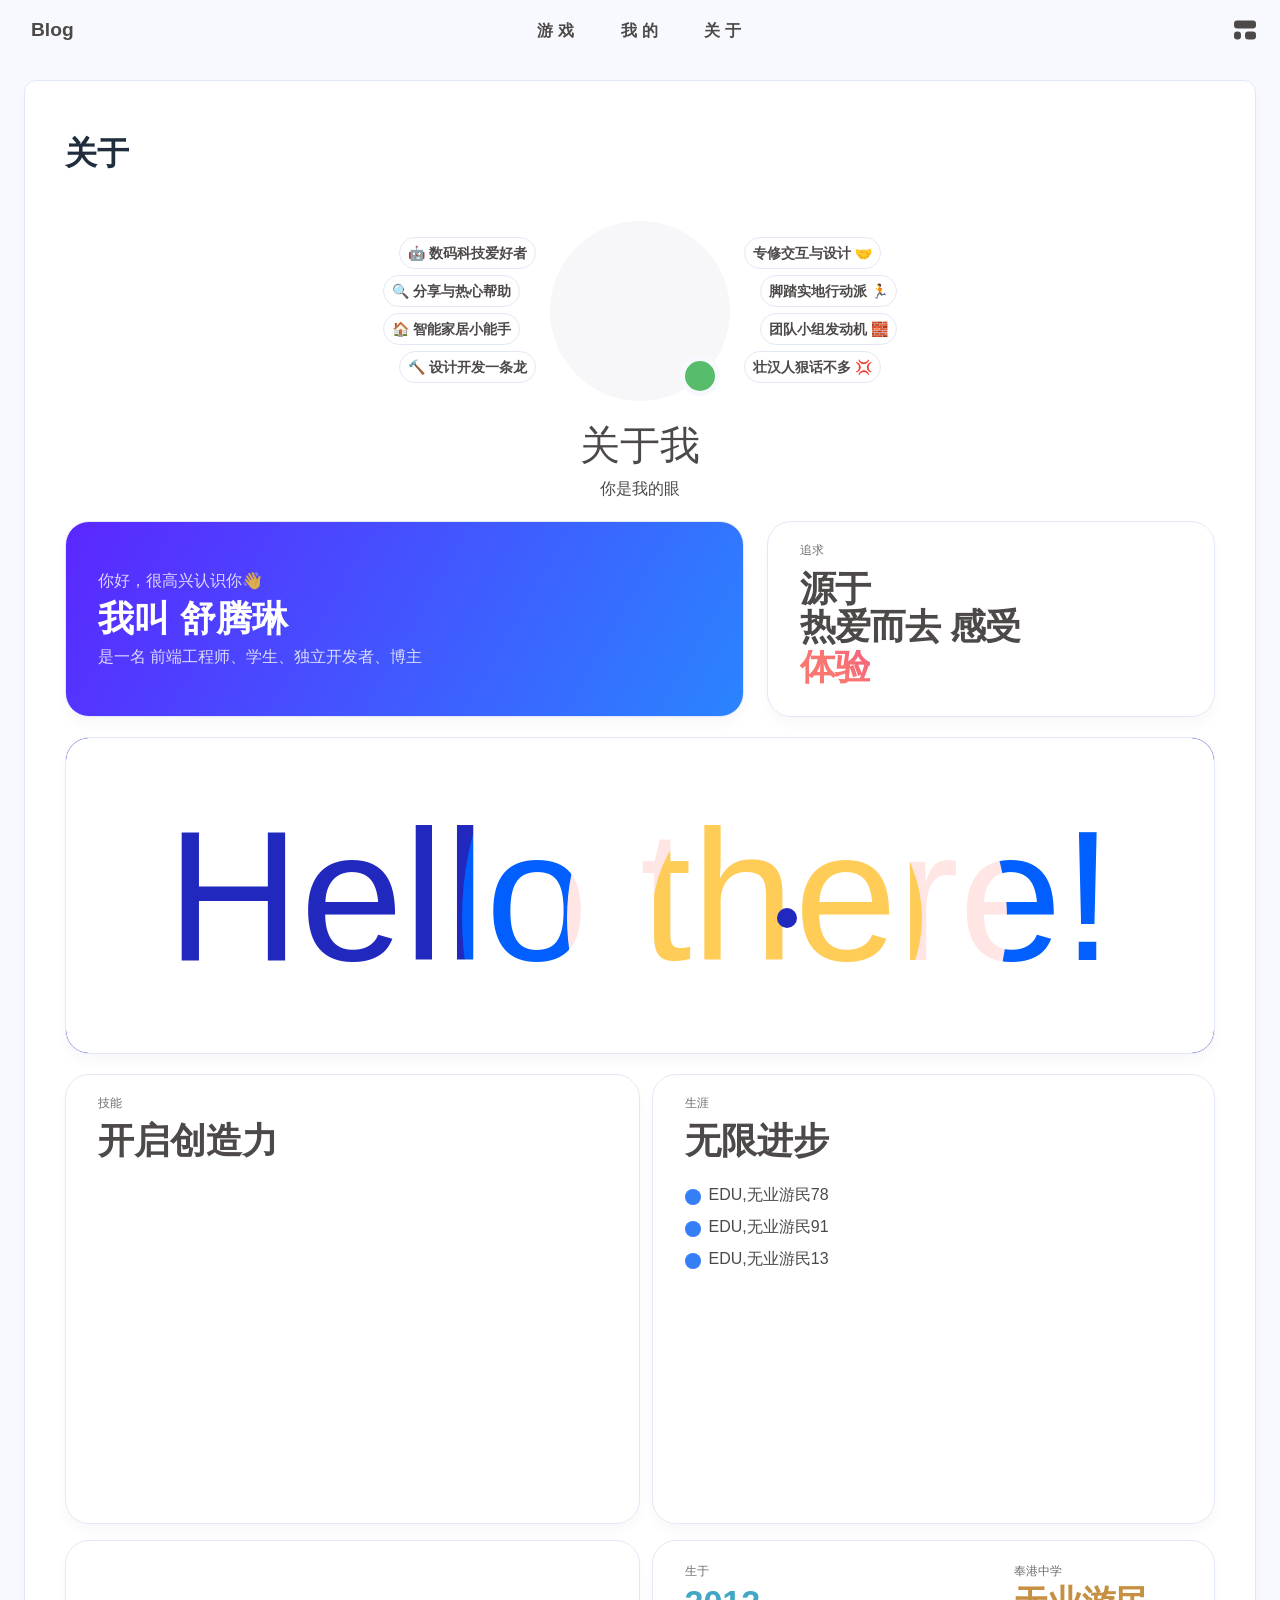
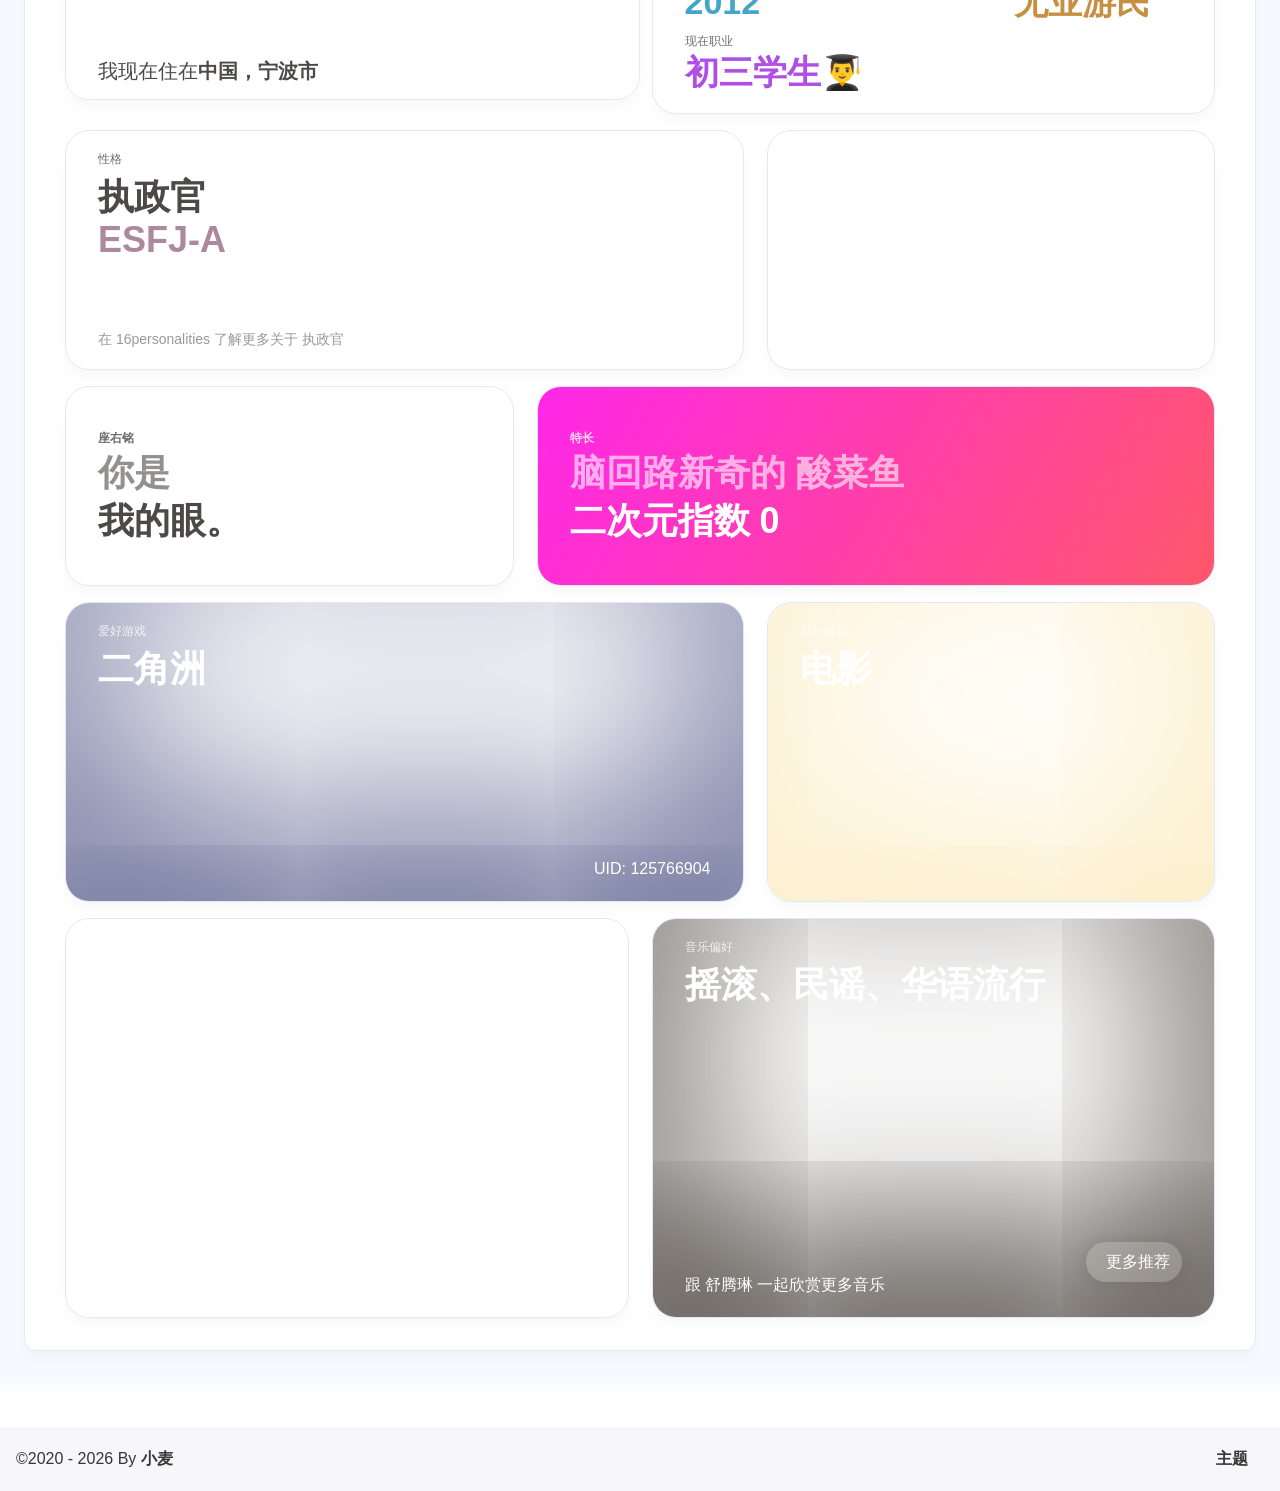
==== about/index.html @ 62c961c9 "Site updated: 2026-08-12 19:17:06" ====
<!DOCTYPE html><html lang="zh-CN" data-theme="light"><head><meta charset="UTF-8"><meta http-equiv="X-UA-Compatible" content="IE=edge"><meta name="viewport" content="width=device-width, initial-scale=1.0, user-scalable=no"><title>关于 | Blog</title><meta name="keywords" content="博客"><meta name="author" content="小麦"><meta name="copyright" content="小麦"><meta name="format-detection" content="telephone=no"><meta name="theme-color" content="#f7f9fe"><meta name="mobile-web-app-capable" content="yes"><meta name="apple-touch-fullscreen" content="yes"><meta name="apple-mobile-web-app-title" content="关于"><meta name="application-name" content="关于"><meta name="apple-mobile-web-app-capable" content="yes"><meta name="apple-mobile-web-app-status-bar-style" content="#f7f9fe"><meta property="og:type" content="website"><meta property="og:title" content="关于"><meta property="og:url" content="http://example.com/about/index.html"><meta property="og:site_name" content="Blog"><meta property="og:description" content="关于"><meta property="og:locale" content="zh-CN"><meta property="og:image" content="https://bu.dusays.com/2023/04/27/64496e511b09c.jpg"><meta property="article:author" content="小麦"><meta property="article:tag" content="博客"><meta name="twitter:card" content="summary"><meta name="twitter:image" content="https://bu.dusays.com/2023/04/27/64496e511b09c.jpg"><meta name="description" content="关于"><link rel="shortcut icon" href="/favicon.ico"><link rel="canonical" href="http://example.com/about/"><link rel="preconnect" href="//cdn.cbd.int"/><meta name="google-site-verification" content="xxx"/><meta name="baidu-site-verification" content="code-xxx"/><meta name="msvalidate.01" content="xxx"/><link rel="stylesheet" href="/css/index.css"><link rel="stylesheet" href="https://cdn.cbd.int/node-snackbar@0.1.16/dist/snackbar.min.css" media="print" onload="this.media='all'"><link rel="stylesheet" href="https://cdn.cbd.int/@fancyapps/ui@6.1.6/dist/fancybox/fancybox.css" media="print" onload="this.media='all'"><script>const GLOBAL_CONFIG = {
  linkPageTop: undefined,
  peoplecanvas: {"enable":true,"img":"https://upload-bbs.miyoushe.com/upload/2024/07/27/125766904/ba62475f396df9de3316a08ed9e65d86_5680958632268053399..png"},
  postHeadAiDescription: {"enable":true,"gptName":"AnZhiYu","mode":"local","switchBtn":false,"btnLink":"https://afdian.net/item/886a79d4db6711eda42a52540025c377","randomNum":3,"basicWordCount":1000,"key":"xxxx","Referer":"https://xx.xx/"},
  diytitle: {"enable":true,"leaveTitle":"w(ﾟДﾟ)w 不要走！再看看嘛！","backTitle":"♪(^∇^*)欢迎肥来！"},
  LA51: undefined,
  greetingBox: undefined,
  twikooEnvId: '',
  commentBarrageConfig:undefined,
  music_page_default: "nav_music",
  root: '/',
  preloader: {"source":3},
  friends_vue_info: undefined,
  navMusic: true,
  mainTone: undefined,
  authorStatus: undefined,
  algolia: undefined,
  localSearch: undefined,
  translate: {"defaultEncoding":2,"translateDelay":0,"msgToTraditionalChinese":"繁","msgToSimplifiedChinese":"简","rightMenuMsgToTraditionalChinese":"转为繁体","rightMenuMsgToSimplifiedChinese":"转为简体"},
  noticeOutdate: undefined,
  highlight: {"plugin":"highlight.js","highlightCopy":true,"highlightLang":true,"highlightHeightLimit":330},
  copy: {
    success: '复制成功',
    error: '复制错误',
    noSupport: '浏览器不支持'
  },
  relativeDate: {
    homepage: false,
    simplehomepage: true,
    post: false
  },
  runtime: '天',
  date_suffix: {
    just: '刚刚',
    min: '分钟前',
    hour: '小时前',
    day: '天前',
    month: '个月前'
  },
  copyright: {"copy":true,"copyrightEbable":false,"limitCount":50,"languages":{"author":"作者: 小麦","link":"链接: ","source":"来源: Blog","info":"著作权归作者所有。商业转载请联系作者获得授权，非商业转载请注明出处。","copySuccess":"复制成功，复制和转载请标注本文地址"}},
  lightbox: 'fancybox',
  Snackbar: {"chs_to_cht":"你已切换为繁体","cht_to_chs":"你已切换为简体","day_to_night":"你已切换为深色模式","night_to_day":"你已切换为浅色模式","bgLight":"#425AEF","bgDark":"#1f1f1f","position":"top-center"},
  source: {
    justifiedGallery: {
      js: 'https://cdn.cbd.int/flickr-justified-gallery@2.2.0/dist/fjGallery.min.js',
      css: 'https://cdn.cbd.int/flickr-justified-gallery@2.2.0/dist/fjGallery.css'
    }
  },
  isPhotoFigcaption: false,
  islazyload: true,
  isAnchor: false,
  shortcutKey: undefined,
  autoDarkmode: true
}</script><script id="config-diff">var GLOBAL_CONFIG_SITE = {
  configTitle: 'Blog',
  title: '关于',
  postAI: '',
  pageFillDescription: '关于',
  isPost: false,
  isHome: false,
  isHighlightShrink: false,
  isToc: false,
  postUpdate: '2026-08-12 17:05:39',
  postMainColor: '',
}</script><noscript><style type="text/css">
  #nav {
    opacity: 1
  }
  .justified-gallery img {
    opacity: 1
  }

  #recent-posts time,
  #post-meta time {
    display: inline !important
  }
</style></noscript><script>(win=>{
      win.saveToLocal = {
        set: (key, value, ttl) => {
          if (ttl === 0) return
          const now = Date.now()
          const expiry = now + ttl * 86400000
          const item = {
            value,
            expiry
          }
          localStorage.setItem(key, JSON.stringify(item))
        },
      
        get: key => {
          const itemStr = localStorage.getItem(key)
      
          if (!itemStr) {
            return undefined
          }
          const item = JSON.parse(itemStr)
          const now = Date.now()
      
          if (now > item.expiry) {
            localStorage.removeItem(key)
            return undefined
          }
          return item.value
        }
      }
    
      win.getScript = (url, attr = {}) => new Promise((resolve, reject) => {
        const script = document.createElement('script')
        script.src = url
        script.async = true
        script.onerror = reject
        script.onload = script.onreadystatechange = function() {
          const loadState = this.readyState
          if (loadState && loadState !== 'loaded' && loadState !== 'complete') return
          script.onload = script.onreadystatechange = null
          resolve()
        }

        Object.keys(attr).forEach(key => {
          script.setAttribute(key, attr[key])
        })

        document.head.appendChild(script)
      })
    
      win.getCSS = (url, id = false) => new Promise((resolve, reject) => {
        const link = document.createElement('link')
        link.rel = 'stylesheet'
        link.href = url
        if (id) link.id = id
        link.onerror = reject
        link.onload = link.onreadystatechange = function() {
          const loadState = this.readyState
          if (loadState && loadState !== 'loaded' && loadState !== 'complete') return
          link.onload = link.onreadystatechange = null
          resolve()
        }
        document.head.appendChild(link)
      })
    
      win.activateDarkMode = () => {
        document.documentElement.setAttribute('data-theme', 'dark')
        if (document.querySelector('meta[name="theme-color"]') !== null) {
          document.querySelector('meta[name="theme-color"]').setAttribute('content', '#18171d')
        }
      }
      win.activateLightMode = () => {
        document.documentElement.setAttribute('data-theme', 'light')
        if (document.querySelector('meta[name="theme-color"]') !== null) {
          document.querySelector('meta[name="theme-color"]').setAttribute('content', '#f7f9fe')
        }
      }
      const t = saveToLocal.get('theme')
    
          const isDarkMode = window.matchMedia('(prefers-color-scheme: dark)').matches
          const isLightMode = window.matchMedia('(prefers-color-scheme: light)').matches
          const isNotSpecified = window.matchMedia('(prefers-color-scheme: no-preference)').matches
          const hasNoSupport = !isDarkMode && !isLightMode && !isNotSpecified

          if (t === undefined) {
            if (isLightMode) activateLightMode()
            else if (isDarkMode) activateDarkMode()
            else if (isNotSpecified || hasNoSupport) {
              const now = new Date()
              const hour = now.getHours()
              const isNight = hour <= 6 || hour >= 18
              isNight ? activateDarkMode() : activateLightMode()
            }
            window.matchMedia('(prefers-color-scheme: dark)').addListener(e => {
              if (saveToLocal.get('theme') === undefined) {
                e.matches ? activateDarkMode() : activateLightMode()
              }
            })
          } else if (t === 'light') activateLightMode()
          else activateDarkMode()
        
      const asideStatus = saveToLocal.get('aside-status')
      if (asideStatus !== undefined) {
        if (asideStatus === 'hide') {
          document.documentElement.classList.add('hide-aside')
        } else {
          document.documentElement.classList.remove('hide-aside')
        }
      }
    
      const detectApple = () => {
        if(/iPad|iPhone|iPod|Macintosh/.test(navigator.userAgent)){
          document.documentElement.classList.add('apple')
        }
      }
      detectApple()
    })(window)</script><meta name="generator" content="Hexo 7.3.0"></head><body data-type="anzhiyu"><div id="web_bg"></div><div id="an_music_bg"></div><div id="loading-box" onclick="document.getElementById(&quot;loading-box&quot;).classList.add(&quot;loaded&quot;)"><div class="loading-bg"><img class="loading-img nolazyload" alt="加载头像" src="https://npm.elemecdn.com/anzhiyu-blog-static@1.0.4/img/avatar.jpg"/><div class="loading-image-dot"></div></div></div><script>const preloader = {
  endLoading: () => {
    document.getElementById('loading-box').classList.add("loaded");
  },
  initLoading: () => {
    document.getElementById('loading-box').classList.remove("loaded")
  }
}
window.addEventListener('load',()=> { preloader.endLoading() })
setTimeout(function(){preloader.endLoading();},10000)

if (true) {
  document.addEventListener('pjax:send', () => { preloader.initLoading() })
  document.addEventListener('pjax:complete', () => { preloader.endLoading() })
}</script><link rel="stylesheet" href="https://cdn.cbd.int/anzhiyu-theme-static@1.1.10/progress_bar/progress_bar.css"/><script async="async" src="https://cdn.cbd.int/pace-js@1.2.4/pace.min.js" data-pace-options="{ &quot;restartOnRequestAfter&quot;:false,&quot;eventLag&quot;:false}"></script><div class="page" id="body-wrap"><header class="not-top-img" id="page-header"><nav id="nav"><div id="nav-group"><span id="blog_name"><a id="site-name" href="/" accesskey="h"><div class="title">Blog</div><i class="anzhiyufont anzhiyu-icon-house-chimney"></i></a></span><div class="mask-name-container"><div id="name-container"><a id="page-name" href="javascript:anzhiyu.scrollToDest(0, 500)">PAGE_NAME</a></div></div><div id="menus"><div class="menus_items"><div class="menus_item"><a class="site-page" href="javascript:void(0);"><span> 游戏</span></a><ul class="menus_item_child"><li><a class="site-page child faa-parent animated-hover" href="/games/"><span> 马里奥</span></a></li><li><a class="site-page child faa-parent animated-hover" href="/wza/"><span> 围棋</span></a></li></ul></div><div class="menus_item"><a class="site-page" href="javascript:void(0);"><span> 我的</span></a><ul class="menus_item_child"><li><a class="site-page child faa-parent animated-hover" href="/music/"><i class="anzhiyufont anzhiyu-icon-music faa-tada" style="font-size: 0.9em;"></i><span> 音乐馆</span></a></li></ul></div><div class="menus_item"><a class="site-page" href="javascript:void(0);"><span> 关于</span></a><ul class="menus_item_child"><li><a class="site-page child faa-parent animated-hover" href="/about/"><i class="anzhiyufont anzhiyu-icon-paper-plane faa-tada" style="font-size: 0.9em;"></i><span> 关于本人</span></a></li><li><a class="site-page child faa-parent animated-hover" href="/equipment/"><i class="anzhiyufont anzhiyu-icon-dice-d20 faa-tada" style="font-size: 0.9em;"></i><span> 我的装备</span></a></li></ul></div></div></div><div id="nav-right"><div class="nav-button" id="randomPost_button"><a class="site-page" onclick="toRandomPost()" title="随机前往一个文章" href="javascript:void(0);"><i class="anzhiyufont anzhiyu-icon-dice"></i></a></div><input id="center-console" type="checkbox"/><label class="widget" for="center-console" title="中控台" onclick="anzhiyu.switchConsole();"><i class="left"></i><i class="widget center"></i><i class="widget right"></i></label><div id="console"><div class="console-card-group-reward"><ul class="reward-all console-card"><li class="reward-item"><a href="https://npm.elemecdn.com/anzhiyu-blog@1.1.6/img/post/common/qrcode-weichat.png" target="_blank"><img class="post-qr-code-img" alt="微信" src= "[data-uri]" onerror="this.onerror=null,this.src=&quot;/img/404.jpg&quot;" data-lazy-src="https://npm.elemecdn.com/anzhiyu-blog@1.1.6/img/post/common/qrcode-weichat.png"/></a><div class="post-qr-code-desc">微信</div></li><li class="reward-item"><a href="https://npm.elemecdn.com/anzhiyu-blog@1.1.6/img/post/common/qrcode-alipay.png" target="_blank"><img class="post-qr-code-img" alt="支付宝" src= "[data-uri]" onerror="this.onerror=null,this.src=&quot;/img/404.jpg&quot;" data-lazy-src="https://npm.elemecdn.com/anzhiyu-blog@1.1.6/img/post/common/qrcode-alipay.png"/></a><div class="post-qr-code-desc">支付宝</div></li></ul></div><div class="console-card-group"><div class="console-card-group-left"><div class="console-card" id="card-newest-comments"><div class="card-content"><div class="author-content-item-tips">互动</div><span class="author-content-item-title"> 最新评论</span></div><div class="aside-list"><span>正在加载中...</span></div></div></div><div class="console-card-group-right"><div class="console-card tags"><div class="card-content"><div class="author-content-item-tips">兴趣点</div><span class="author-content-item-title">寻找你感兴趣的领域</span></div></div><div class="console-card history"><div class="item-headline"><i class="anzhiyufont anzhiyu-icon-box-archiv"></i><span>文章</span></div><div class="card-archives"><div class="item-headline"><i class="anzhiyufont anzhiyu-icon-archive"></i><span>归档</span></div><ul class="card-archive-list"><li class="card-archive-list-item"><a class="card-archive-list-link" href="/archives/2026/08/"><span class="card-archive-list-date">八月 2026</span><div class="card-archive-list-count-group"><span class="card-archive-list-count">1</span><span>篇</span></div></a></li></ul></div><hr/></div></div></div><div class="button-group"><div class="console-btn-item"><a class="darkmode_switchbutton" title="显示模式切换" href="javascript:void(0);"><i class="anzhiyufont anzhiyu-icon-moon"></i></a></div><div class="console-btn-item" id="consoleHideAside" onclick="anzhiyu.hideAsideBtn()" title="边栏显示控制"><a class="asideSwitch"><i class="anzhiyufont anzhiyu-icon-arrows-left-right"></i></a></div><div class="console-btn-item" id="consoleMusic" onclick="anzhiyu.musicToggle()" title="音乐开关"><a class="music-switch"><i class="anzhiyufont anzhiyu-icon-music"></i></a></div></div><div class="console-mask" onclick="anzhiyu.hideConsole()" href="javascript:void(0);"></div></div><div class="nav-button" id="nav-totop"><a class="totopbtn" href="javascript:void(0);"><i class="anzhiyufont anzhiyu-icon-arrow-up"></i><span id="percent" onclick="anzhiyu.scrollToDest(0,500)">0</span></a></div><div id="toggle-menu"><a class="site-page" href="javascript:void(0);" title="切换"><i class="anzhiyufont anzhiyu-icon-bars"></i></a></div></div></div></nav></header><main id="blog-container"><div class="layout hide-aside" id="content-inner"><div id="page"><h1 class="page-title">关于</h1><div id="about-page"><div class="author-box"><div class="author-tag-left"><span class="author-tag">🤖️ 数码科技爱好者</span><span class="author-tag">🔍 分享与热心帮助</span><span class="author-tag">🏠 智能家居小能手</span><span class="author-tag">🔨 设计开发一条龙</span></div><div class="author-img"><img class="no-lightbox" src= "[data-uri]" onerror="this.onerror=null,this.src=&quot;/img/404.jpg&quot;" data-lazy-src="https://npm.elemecdn.com/anzhiyu-blog-static@1.0.0/img/avatar.webp" onerror="this.onerror=null;this.src='/img/friend_404.gif'" alt="avatar"></div><div class="author-tag-right"><span class="author-tag">专修交互与设计 🤝</span><span class="author-tag">脚踏实地行动派 🏃</span><span class="author-tag">团队小组发动机 🧱</span><span class="author-tag">壮汉人狠话不多 💢</span></div></div><p class="p center logo large">关于我</p><p class="p center small">你是我的眼</p><div class="author-content"><div class="author-content-item myInfoAndSayHello"><div class="title1">你好，很高兴认识你👋</div><div class="title2">我叫 <span class="inline-word">舒腾琳</span></div><div class="title1">是一名 前端工程师、学生、独立开发者、博主</div></div><div class="aboutsiteTips author-content-item"><div class="author-content-item-tips">追求</div><h2>源于<br>热爱而去 感受<div class="mask"><span class="first-tips">学习</span><span>生活</span><span data-up>程序</span> <span data-show>体验</span></div></h2></div></div><div class="hello-about"><div class="cursor" style="translate:none;rotate:none;scale:none;transform:translate(721px,180px)"></div><div class="shapes"><div class="shape shape-1" style="translate:none;rotate:none;scale:none;transform:translate(721px,180px)"></div><div class="shape shape-2" style="translate:none;rotate:none;scale:none;transform:translate(721px,180px)"></div><div class="shape shape-3" style="translate:none;rotate:none;scale:none;transform:translate(721px,180px)"></div></div><div class="content"><h1>Hello there!</h1></div></div><div class="author-content"><div class="author-content-item skills"><div class="card-content"><div class="author-content-item-tips">技能</div><span class="author-content-item-title">开启创造力</span><div class="skills-style-group"></div></div></div><div class="author-content-item careers"><div class="card-content"><div class="author-content-item-tips">生涯</div><span class="author-content-item-title">无限进步</span><div class="careers-group"><div class="career-item"><div class="circle" style="background:#357ef5"></div><div class="name">EDU,无业游民78</div></div><div class="career-item"><div class="circle" style="background:#357ef5"></div><div class="name">EDU,无业游民91</div></div><div class="career-item"><div class="circle" style="background:#357ef5"></div><div class="name">EDU,无业游民13</div></div></div><img class="author-content-img no-lightbox" alt="生涯" src= "[data-uri]" onerror="this.onerror=null,this.src=&quot;/img/404.jpg&quot;" data-lazy-src="https://bu.dusays.com/2023/04/21/644287166329b.png" onerror="this.onerror=null;this.src='/img/friend_404.gif'"></div></div></div><div class="author-content"><div class="author-content-item-group column mapAndInfo"><style>.author-content-item.map {
  background-image: url(https://bu.dusays.com/2023/07/05/64a4c61cb20ef.jpg);
}
[data-theme='dark'] .author-content-item.map {
  background-image: url(https://bu.dusays.com/2023/07/05/64a4c63495ac5.jpg);
}</style><div class="author-content-item map single"><span class="map-title">我现在住在<b>中国，宁波市</b></span></div><div class="author-content-item selfInfo single"><div><span class="selfInfo-title">生于</span> <span class="selfInfo-content" id="selfInfo-content-year" style="color:#43a6c6">2012</span></div><div><span class="selfInfo-title">奉港中学</span> <span class="selfInfo-content" style="color:#c69043">无业游民</span></div><div><span class="selfInfo-title">现在职业</span> <span class="selfInfo-content" style="color:#b04fe6">初三学生👨‍🎓</span></div></div></div></div><div class="author-content"><div class="author-content-item personalities"><div class="author-content-item-tips">性格</div><span class="author-content-item-title">执政官</span><div class="title2" style="color:#ac899c">ESFJ-A</div><div class="post-tips">在 <a href="https://www.16personalities.com/" target="_blank" rel="noopener nofollow">16personalities</a> 了解更多关于 <a target="_blank" rel="noopener external nofollow" href="https://www.16personalities.com/ch/esfj-%E4%BA%BA%E6%A0%BC">执政官</a></div><div class="image"><img class="no-lightbox" src= "[data-uri]" onerror="this.onerror=null,this.src=&quot;/img/404.jpg&quot;" data-lazy-src="https://npm.elemecdn.com/anzhiyu-blog@2.0.8/img/svg/ESFJ-A.svg" alt="人格"></div></div><div class="author-content-item myphoto"><img class="author-content-img no-lightbox" alt="自拍" src= "[data-uri]" onerror="this.onerror=null,this.src=&quot;/img/404.jpg&quot;" data-lazy-src="https://bu.dusays.com/2023/07/05/64a4c63495ac5.jpg"></div></div><div class="author-content"><div class="author-content-item maxim"><div class="author-content-item-tips">座右铭</div><span class="maxim-title"><span style="opacity:.6;margin-bottom:8px">你是</span> <span>我的眼。</span></span></div><div class="author-content-item buff"><div class="card-content"></div><div class="author-content-item-tips">特长</div><span class="buff-title"><span style="opacity:.6;margin-bottom:8px">脑回路新奇的 酸菜鱼</span> <span>二次元指数 0</span></span><div class="card-background-icon"><i class="anzhiyufont anzhiyu-icon-dice-d20"></i></div></div></div><div class="author-content"><div class="author-content-item game-yuanshen" style="background: url(https://bu.dusays.com/2023/04/22/64433bf26e25d.webp) top / cover no-repeat;"><div class="card-content"><div class="author-content-item-tips">爱好游戏</div><span class="author-content-item-title">二角洲</span><div class="content-bottom"><div class="icon-group"><div class="loading-bar" role="presentation" aria-hidden="true" style="display: none"></div></div><div class="tips game-yuanshen-uid">UID: 125766904</div></div></div></div><div class="author-content-item comic-content"><div class="card-content"><div class="author-content-item-tips">爱好电影</div><div class="author-content-item-title">电影</div><div class="comic-box"><a class="comic-item" href="https://www.bilibili.com/bangumi/media/md5267750/?spm_id_from=666.25.b_6d656469615f6d6f64756c65.1" target="_blank" title="肖申克的救赎"><div class="comic-item-cover"><img src= "[data-uri]" onerror="this.onerror=null,this.src=&quot;/img/404.jpg&quot;" data-lazy-src="https://bu.dusays.com/2023/05/27/647166c44b414.webp" alt="肖申克的救赎"></div></a><a class="comic-item" href="https://www.bilibili.com/bangumi/media/md28229899/?spm_id_from=666.25.b_6d656469615f6d6f64756c65.1" target="_blank" title="四渡"><div class="comic-item-cover"><img src= "[data-uri]" onerror="this.onerror=null,this.src=&quot;/img/404.jpg&quot;" data-lazy-src="https://bu.dusays.com/2023/05/24/646db4398832e.webp" alt="四渡"></div></a><a class="comic-item" href="https://www.bilibili.com/bangumi/media/md8892/?spm_id_from=666.25.b_6d656469615f6d6f64756c65.1" target="_blank" title="流浪地球2"><div class="comic-item-cover"><img src= "[data-uri]" onerror="this.onerror=null,this.src=&quot;/img/404.jpg&quot;" data-lazy-src="https://bu.dusays.com/2023/05/24/646db43983d99.webp" alt="流浪地球2"></div></a><a class="comic-item" href="https://www.bilibili.com/bangumi/media/md22718131/?spm_id_from=666.25.b_6d656469615f6d6f64756c65.1" target="_blank" title="绿皮书"><div class="comic-item-cover"><img src= "[data-uri]" onerror="this.onerror=null,this.src=&quot;/img/404.jpg&quot;" data-lazy-src="https://bu.dusays.com/2023/05/24/646db439856a0.webp" alt="绿皮书"></div></a><a class="comic-item" href="https://www.bilibili.com/bangumi/media/md135652/?spm_id_from=666.25.b_6d656469615f6d6f64756c65.1" target="_blank" title="阿甘正传"><div class="comic-item-cover"><img src= "[data-uri]" onerror="this.onerror=null,this.src=&quot;/img/404.jpg&quot;" data-lazy-src="https://bu.dusays.com/2023/05/30/64760e38d651a.webp" alt="阿甘正传"></div></a></div></div></div></div><div class="author-content"><div class="author-content-item like-technology" style="background: url(https://bu.dusays.com/2022/12/06/638f5f05ce1f7.jpg) top / cover no-repeat;"><div class="card-content"><div class="author-content-item-tips">关注偏好</div><span class="author-content-item-title">数码科技</span><div class="content-bottom"><div class="tips">手机、电脑软硬件</div></div></div></div><div class="author-content-item like-music" style="background: url(https://p2.music.126.net/Mrg1i7DwcwjWBvQPIMt_Mg==/79164837213438.jpg) top / cover no-repeat;"><div class="card-content"><div class="author-content-item-tips">音乐偏好</div><span class="author-content-item-title">摇滚、民谣、华语流行</span><div class="content-bottom"><div class="tips">跟 舒腾琳 一起欣赏更多音乐</div></div><div class="banner-button-group"><a class="banner-button" onclick="pjax.loadUrl(&quot;/music&quot;)"><i class="anzhiyufont anzhiyu-icon-arrow-circle-right"></i> <span class="banner-button-text">更多推荐</span></a></div></div></div></div></div><script src="https://cdn.cbd.int/anzhiyu-theme-static@1.0.0/countup/countup.js"></script><script defer>function initAboutPage() {
  const statisticEl = document.getElementById("statistic");
  let statistic = [];
  let numValues = [];

  const i18nStats = {"today_visitors":"今日人数","today_views":"今日访问","yesterday_visitors":"昨日人数","yesterday_views":"昨日访问","month_views":"本月访问","total_views":"总访问量","fetch_failed":"统计数据获取失败"};

  // 统计数据渲染函数
  function renderStatistic(title, num) {
    if (!statisticEl) return;
    numValues = num;
    statistic = [];
    
      for (let i = 0; i < num.length; i++) {
        statisticEl.innerHTML +=
        "<div><span>" + title[i] + "</span><span id='stat-" + i + "'>" + num[i] + "</span></div>";
        queueMicrotask(() => {
          statistic.push(
          new CountUp("stat-" + i, 0, num[i], 0, 2, {
              useEasing: true,
              useGrouping: true,
              separator: ",",
              decimal: ".",
              prefix: "",
              suffix: "",
            })
          );
        });
    }
      }

  // 统计数字动画
  function statisticUP() {
      let statisticElement = document.querySelector(".about-statistic.author-content-item");
        if (!statisticElement) return;

        const callback = (entries, observer) => {
          entries.forEach(entry => {
            if (entry.isIntersecting) {
          for (let i = 0; i < statistic.length; i++) {
                queueMicrotask(() => {
              statistic[i].start();
                });
              }
          observer.disconnect();
            }
          });
        };

    const options = { root: null, rootMargin: "0px", threshold: 0 };
        const observer = new IntersectionObserver(callback, options);
        observer.observe(statisticElement);
      }

  // 51la 统计
  if (false) {
    fetch("https://v6-widget.51.la/v6//quote.js")
      .then(res => res.text())
      .then(data => {
        let title = [i18nStats.today_visitors, i18nStats.today_views, i18nStats.yesterday_visitors, i18nStats.yesterday_views, i18nStats.month_views, i18nStats.total_views];
        let num = data.match(/(<\/span><span>).*?(\/span><\/p>)/g);

        num = num.map(el => {
          let val = el.replace(/(<\/span><span>)/g, "");
          let str = val.replace(/(<\/span><\/p>)/g, "");
          return str;
        });

        // 跳过第一个"最近活跃"
        num = num.slice(1);
        renderStatistic(title, num);
        statisticUP();
      })
      .catch(err => {
        console.error("51la stats fetch failed:", err);
        if (statisticEl) statisticEl.innerHTML = "<div>" + i18nStats.fetch_failed + "</div>";
      });
  }

  // Umami 统计
  if (false) {
    const apiHost = "";
    const websiteId = "";
    const token = "";
    
    const now = Date.now();
    const todayStart = new Date().setHours(0, 0, 0, 0);
    const yesterdayStart = todayStart - 86400000;
    const monthStart = new Date(new Date().getFullYear(), new Date().getMonth(), 1).getTime();

    const fetchStats = async (startAt, endAt) => {
      const res = await fetch(`${apiHost}/api/websites/${websiteId}/stats?startAt=${startAt}&endAt=${endAt}`, {
        headers: { 'Authorization': `Bearer ${token}` }
      });
      return res.json();
    };

    Promise.all([
      fetchStats(todayStart, now),      // today
      fetchStats(yesterdayStart, todayStart), // yesterday
      fetchStats(monthStart, now),      // month
      fetchStats(0, now)                // total
    ])
      .then(([today, yesterday, month, total]) => {
        const title = [i18nStats.today_visitors, i18nStats.today_views, i18nStats.yesterday_visitors, i18nStats.yesterday_views, i18nStats.month_views, i18nStats.total_views];
        const num = [
          today.visitors?.value || today.uniques?.value || 0,
          today.pageviews?.value || 0,
          yesterday.visitors?.value || yesterday.uniques?.value || 0,
          yesterday.pageviews?.value || 0,
          month.pageviews?.value || 0,
          total.pageviews?.value || 0
        ];

        renderStatistic(title, num);
        statisticUP();
      })
      .catch(err => {
        console.error("Umami stats fetch failed:", err);
        if (statisticEl) statisticEl.innerHTML = "<div>" + i18nStats.fetch_failed + "</div>";
      });
  }

  // 出生年份动画
      const selfInfoContentYear = new CountUp("selfInfo-content-year", 0, 2012, 0, 2, {
        useEasing: true,
        useGrouping: false,
        separator: ",",
        decimal: ".",
        prefix: "",
        suffix: "",
      });

      let selfInfoContentYearElement = document.querySelector(".author-content-item.selfInfo.single");
      function selfInfoContentYearUp() {
        if (!selfInfoContentYearElement) return;

        const callback = (entries, observer) => {
          entries.forEach(entry => {
            if (entry.isIntersecting) {
              selfInfoContentYear.start();
          observer.disconnect();
            }
          });
        };

    const options = { root: null, rootMargin: "0px", threshold: 0 };
        const observer = new IntersectionObserver(callback, options);
        observer.observe(selfInfoContentYearElement);
      }

      selfInfoContentYearUp();

  var pursuitInterval = null;
  pursuitInterval = setInterval(function () {
    const show = document.querySelector("span[data-show]");
    const next = show.nextElementSibling || document.querySelector(".first-tips");
    const up = document.querySelector("span[data-up]");

    if (up) {
      up.removeAttribute("data-up");
    }

    show.removeAttribute("data-show");
    show.setAttribute("data-up", "");

    next.setAttribute("data-show", "");
  }, 2000);

  document.addEventListener("pjax:send", function () {
    pursuitInterval && clearInterval(pursuitInterval);
  });

  var helloAboutEl = document.querySelector(".hello-about");
  helloAboutEl.addEventListener("mousemove", evt => {
    const mouseX = evt.offsetX;
    const mouseY = evt.offsetY;
    gsap.set(".cursor", {
      x: mouseX,
      y: mouseY,
    });

    gsap.to(".shape", {
      x: mouseX,
      y: mouseY,
      stagger: -0.1,
    });
  });
}
if (typeof gsap === "object") {
  initAboutPage()
} else {
  getScript("https://cdn.cbd.int/anzhiyu-theme-static@1.0.0/gsap/gsap.min.js").then(initAboutPage);
}</script></div></div></main><footer id="footer"><div id="footer-wrap"></div><div id="footer-bar"><div class="footer-bar-links"><div class="footer-bar-left"><div id="footer-bar-tips"><div class="copyright">&copy;2020 - 2026 By <a class="footer-bar-link" href="/" title="小麦" target="_blank">小麦</a></div></div><div id="footer-type-tips"></div></div><div class="footer-bar-right"><a class="footer-bar-link" target="_blank" rel="noopener" href="https://github.com/anzhiyu-c/hexo-theme-anzhiyu" title="主题">主题</a></div></div></div></footer></div><div id="sidebar"><div id="menu-mask"></div><div id="sidebar-menus"><div class="sidebar-site-data site-data is-center"><a href="/archives/" title="archive"><div class="headline">文章</div><div class="length-num">1</div></a><a href="/tags/" title="tag"><div class="headline">标签</div><div class="length-num">0</div></a><a href="/categories/" title="category"><div class="headline">分类</div><div class="length-num">0</div></a></div><span class="sidebar-menu-item-title">功能</span><div class="sidebar-menu-item"><a class="darkmode_switchbutton menu-child" href="javascript:void(0);" title="显示模式"><i class="anzhiyufont anzhiyu-icon-circle-half-stroke"></i><span>显示模式</span></a></div><div class="back-menu-list-groups"><div class="back-menu-list-group"><div class="back-menu-list-title">网页</div><div class="back-menu-list"><a class="back-menu-item" target="_blank" rel="noopener" href="https://hexo.anheyu.com/" title="博客"><img class="back-menu-item-icon" src= "[data-uri]" onerror="this.onerror=null,this.src=&quot;/img/404.jpg&quot;" data-lazy-src="/img/favicon.ico" alt="博客"/><span class="back-menu-item-text">博客</span></a></div></div><div class="back-menu-list-group"><div class="back-menu-list-title">项目</div><div class="back-menu-list"><a class="back-menu-item" target="_blank" rel="noopener" href="https://image.anheyu.com/" title="安知鱼图床"><img class="back-menu-item-icon" src= "[data-uri]" onerror="this.onerror=null,this.src=&quot;/img/404.jpg&quot;" data-lazy-src="https://image.anheyu.com/favicon.ico" alt="安知鱼图床"/><span class="back-menu-item-text">安知鱼图床</span></a></div></div></div><div class="menus_items"><div class="menus_item"><a class="site-page" href="javascript:void(0);"><span> 游戏</span></a><ul class="menus_item_child"><li><a class="site-page child faa-parent animated-hover" href="/games/"><span> 马里奥</span></a></li><li><a class="site-page child faa-parent animated-hover" href="/wza/"><span> 围棋</span></a></li></ul></div><div class="menus_item"><a class="site-page" href="javascript:void(0);"><span> 我的</span></a><ul class="menus_item_child"><li><a class="site-page child faa-parent animated-hover" href="/music/"><i class="anzhiyufont anzhiyu-icon-music faa-tada" style="font-size: 0.9em;"></i><span> 音乐馆</span></a></li></ul></div><div class="menus_item"><a class="site-page" href="javascript:void(0);"><span> 关于</span></a><ul class="menus_item_child"><li><a class="site-page child faa-parent animated-hover" href="/about/"><i class="anzhiyufont anzhiyu-icon-paper-plane faa-tada" style="font-size: 0.9em;"></i><span> 关于本人</span></a></li><li><a class="site-page child faa-parent animated-hover" href="/equipment/"><i class="anzhiyufont anzhiyu-icon-dice-d20 faa-tada" style="font-size: 0.9em;"></i><span> 我的装备</span></a></li></ul></div></div><span class="sidebar-menu-item-title">标签</span></div></div><div id="rightside"><div id="rightside-config-hide"><button id="translateLink" type="button" title="简繁转换">繁</button><button id="darkmode" type="button" title="浅色和深色模式转换"><i class="anzhiyufont anzhiyu-icon-circle-half-stroke"></i></button></div><div id="rightside-config-show"><button id="rightside-config" type="button" title="设置"><i class="anzhiyufont anzhiyu-icon-gear"></i></button><button id="go-up" type="button" title="回到顶部"><i class="anzhiyufont anzhiyu-icon-arrow-up"></i></button></div></div><div id="nav-music"><a id="nav-music-hoverTips" onclick="anzhiyu.musicToggle()" accesskey="m">播放音乐</a><div id="console-music-bg"></div><meting-js id="8152976493" server="netease" type="playlist" mutex="true" preload="none" theme="var(--anzhiyu-main)" data-lrctype="0" order="random" volume="0.7"></meting-js></div><div id="rightMenu"><div class="rightMenu-group rightMenu-small"><div class="rightMenu-item" id="menu-backward"><i class="anzhiyufont anzhiyu-icon-arrow-left"></i></div><div class="rightMenu-item" id="menu-forward"><i class="anzhiyufont anzhiyu-icon-arrow-right"></i></div><div class="rightMenu-item" id="menu-refresh"><i class="anzhiyufont anzhiyu-icon-arrow-rotate-right" style="font-size: 1rem;"></i></div><div class="rightMenu-item" id="menu-top"><i class="anzhiyufont anzhiyu-icon-arrow-up"></i></div></div><div class="rightMenu-group rightMenu-line rightMenuPlugin"><div class="rightMenu-item" id="menu-copytext"><i class="anzhiyufont anzhiyu-icon-copy"></i><span>复制选中文本</span></div><div class="rightMenu-item" id="menu-pastetext"><i class="anzhiyufont anzhiyu-icon-paste"></i><span>粘贴文本</span></div><a class="rightMenu-item" id="menu-commenttext"><i class="anzhiyufont anzhiyu-icon-comment-medical"></i><span>引用到评论</span></a><div class="rightMenu-item" id="menu-newwindow"><i class="anzhiyufont anzhiyu-icon-window-restore"></i><span>新窗口打开</span></div><div class="rightMenu-item" id="menu-copylink"><i class="anzhiyufont anzhiyu-icon-link"></i><span>复制链接地址</span></div><div class="rightMenu-item" id="menu-copyimg"><i class="anzhiyufont anzhiyu-icon-images"></i><span>复制此图片</span></div><div class="rightMenu-item" id="menu-downloadimg"><i class="anzhiyufont anzhiyu-icon-download"></i><span>下载此图片</span></div><div class="rightMenu-item" id="menu-newwindowimg"><i class="anzhiyufont anzhiyu-icon-window-restore"></i><span>新窗口打开图片</span></div><div class="rightMenu-item" id="menu-search"><i class="anzhiyufont anzhiyu-icon-magnifying-glass"></i><span>站内搜索</span></div><div class="rightMenu-item" id="menu-searchBaidu"><i class="anzhiyufont anzhiyu-icon-magnifying-glass"></i><span>百度搜索</span></div><div class="rightMenu-item" id="menu-music-toggle"><i class="anzhiyufont anzhiyu-icon-play"></i><span>播放音乐</span></div><div class="rightMenu-item" id="menu-music-back"><i class="anzhiyufont anzhiyu-icon-backward"></i><span>切换到上一首</span></div><div class="rightMenu-item" id="menu-music-forward"><i class="anzhiyufont anzhiyu-icon-forward"></i><span>切换到下一首</span></div><div class="rightMenu-item" id="menu-music-playlist" onclick="window.open(&quot;https://y.qq.com/n/ryqq/playlist/8802438608&quot;, &quot;_blank&quot;);" style="display: none;"><i class="anzhiyufont anzhiyu-icon-radio"></i><span>查看所有歌曲</span></div><div class="rightMenu-item" id="menu-music-copyMusicName"><i class="anzhiyufont anzhiyu-icon-copy"></i><span>复制歌名</span></div></div><div class="rightMenu-group rightMenu-line rightMenuOther"><a class="rightMenu-item menu-link" id="menu-randomPost"><i class="anzhiyufont anzhiyu-icon-shuffle"></i><span>随便逛逛</span></a><a class="rightMenu-item menu-link" href="/categories/"><i class="anzhiyufont anzhiyu-icon-cube"></i><span>博客分类</span></a><a class="rightMenu-item menu-link" href="/tags/"><i class="anzhiyufont anzhiyu-icon-tags"></i><span>文章标签</span></a></div><div class="rightMenu-group rightMenu-line rightMenuOther"><a class="rightMenu-item" id="menu-copy" href="javascript:void(0);"><i class="anzhiyufont anzhiyu-icon-copy"></i><span>复制地址</span></a><a class="rightMenu-item" id="menu-commentBarrage" href="javascript:void(0);"><i class="anzhiyufont anzhiyu-icon-message"></i><span class="menu-commentBarrage-text">关闭热评</span></a><a class="rightMenu-item" id="menu-darkmode" href="javascript:void(0);"><i class="anzhiyufont anzhiyu-icon-circle-half-stroke"></i><span class="menu-darkmode-text">深色模式</span></a><a class="rightMenu-item" id="menu-translate" href="javascript:void(0);"><i class="anzhiyufont anzhiyu-icon-language"></i><span>轉為繁體</span></a></div></div><div id="rightmenu-mask"></div><div><script src="/js/utils.js"></script><script src="/js/main.js"></script><script src="/js/tw_cn.js"></script><script src="https://cdn.cbd.int/@fancyapps/ui@6.1.6/dist/fancybox/fancybox.umd.js"></script><script src="https://cdn.cbd.int/instant.page@5.2.0/instantpage.js" type="module"></script><script src="https://cdn.cbd.int/vanilla-lazyload@19.1.3/dist/lazyload.iife.min.js"></script><script src="https://cdn.cbd.int/node-snackbar@0.1.16/dist/snackbar.min.js"></script><canvas id="universe"></canvas><script async src="https://npm.elemecdn.com/anzhiyu-theme-static@1.0.0/dark/dark.js"></script><script>// 消除控制台打印
var HoldLog = console.log;
console.log = function () {};
let now1 = new Date();
queueMicrotask(() => {
  const Log = function () {
    HoldLog.apply(console, arguments);
  }; //在恢复前输出日志
  const grt = new Date("04/01/2021 00:00:00"); //此处修改你的建站时间或者网站上线时间
  now1.setTime(now1.getTime() + 250);
  const days = (now1 - grt) / 1000 / 60 / 60 / 24;
  const dnum = Math.floor(days);
  const ascll = [
    `欢迎使用安知鱼!`,
    `生活明朗, 万物可爱`,
    `
        
       █████╗ ███╗   ██╗███████╗██╗  ██╗██╗██╗   ██╗██╗   ██╗
      ██╔══██╗████╗  ██║╚══███╔╝██║  ██║██║╚██╗ ██╔╝██║   ██║
      ███████║██╔██╗ ██║  ███╔╝ ███████║██║ ╚████╔╝ ██║   ██║
      ██╔══██║██║╚██╗██║ ███╔╝  ██╔══██║██║  ╚██╔╝  ██║   ██║
      ██║  ██║██║ ╚████║███████╗██║  ██║██║   ██║   ╚██████╔╝
      ╚═╝  ╚═╝╚═╝  ╚═══╝╚══════╝╚═╝  ╚═╝╚═╝   ╚═╝    ╚═════╝
        
        `,
    "已上线",
    dnum,
    "天",
    "©2020 By 安知鱼 V1.7.1",
  ];
  const ascll2 = [`NCC2-036`, `调用前置摄像头拍照成功，识别为【小笨蛋】.`, `Photo captured: `, `🤪`];

  setTimeout(
    Log.bind(
      console,
      `\n%c${ascll[0]} %c ${ascll[1]} %c ${ascll[2]} %c${ascll[3]}%c ${ascll[4]}%c ${ascll[5]}\n\n%c ${ascll[6]}\n`,
      "color:#425AEF",
      "",
      "color:#425AEF",
      "color:#425AEF",
      "",
      "color:#425AEF",
      ""
    )
  );
  setTimeout(
    Log.bind(
      console,
      `%c ${ascll2[0]} %c ${ascll2[1]} %c \n${ascll2[2]} %c\n${ascll2[3]}\n`,
      "color:white; background-color:#4fd953",
      "",
      "",
      'background:url("https://npm.elemecdn.com/anzhiyu-blog@1.1.6/img/post/common/tinggge.gif") no-repeat;font-size:450%'
    )
  );

  setTimeout(Log.bind(console, "%c WELCOME %c 你好，小笨蛋.", "color:white; background-color:#4f90d9", ""));

  setTimeout(
    console.warn.bind(
      console,
      "%c ⚡ Powered by 安知鱼 %c 你正在访问 小麦 的博客.",
      "color:white; background-color:#f0ad4e",
      ""
    )
  );

  setTimeout(Log.bind(console, "%c W23-12 %c 你已打开控制台.", "color:white; background-color:#4f90d9", ""));

  setTimeout(
    console.warn.bind(console, "%c S013-782 %c 你现在正处于监控中.", "color:white; background-color:#d9534f", "")
  );
});</script><script async src="/anzhiyu/random.js"></script><div class="js-pjax"><input type="hidden" name="page-type" id="page-type" value="about"></div><script>var visitorMail = "";
</script><script async data-pjax src="https://cdn.cbd.int/anzhiyu-theme-static@1.0.0/waterfall/waterfall.js"></script><script src="https://cdn.cbd.int/qrcodejs@1.0.0/qrcode.min.js"></script><link rel="stylesheet" href="https://cdn.cbd.int/anzhiyu-theme-static@1.1.9/icon/ali_iconfont_css.css"><link rel="stylesheet" href="https://cdn.cbd.int/anzhiyu-theme-static@1.0.0/aplayer/APlayer.min.css" media="print" onload="this.media='all'"><script src="https://cdn.cbd.int/anzhiyu-blog-static@1.0.1/js/APlayer.min.js"></script><script src="https://cdn.cbd.int/hexo-anzhiyu-music@1.0.1/assets/js/Meting2.min.js"></script><script src="https://cdn.cbd.int/pjax@0.2.8/pjax.min.js"></script><script>let pjaxSelectors = ["head > title","#config-diff","#body-wrap","#rightside-config-hide","#rightside-config-show",".js-pjax"]
var pjax = new Pjax({
  elements: 'a:not([target="_blank"])',
  selectors: pjaxSelectors,
  cacheBust: false,
  analytics: false,
  scrollRestoration: false
})

document.addEventListener('pjax:send', function () {
  // removeEventListener scroll 
  anzhiyu.removeGlobalFnEvent('pjax')
  anzhiyu.removeGlobalFnEvent('themeChange')

  document.getElementById('rightside').classList.remove('rightside-show')
  
  if (window.aplayers) {
    for (let i = 0; i < window.aplayers.length; i++) {
      if (!window.aplayers[i].options.fixed) {
        window.aplayers[i].destroy()
      }
    }
  }

  typeof typed === 'object' && typed.destroy()

  //reset readmode
  const $bodyClassList = document.body.classList
  $bodyClassList.contains('read-mode') && $bodyClassList.remove('read-mode')
})

document.addEventListener('pjax:complete', function () {
  window.refreshFn()

  document.querySelectorAll('script[data-pjax]').forEach(item => {
    const newScript = document.createElement('script')
    const content = item.text || item.textContent || item.innerHTML || ""
    Array.from(item.attributes).forEach(attr => newScript.setAttribute(attr.name, attr.value))
    newScript.appendChild(document.createTextNode(content))
    item.parentNode.replaceChild(newScript, item)
  })

  GLOBAL_CONFIG.islazyload && window.lazyLoadInstance.update()

  typeof panguInit === 'function' && panguInit()

  // google analytics
  typeof gtag === 'function' && gtag('config', '', {'page_path': window.location.pathname});

  // baidu analytics
  typeof _hmt === 'object' && _hmt.push(['_trackPageview',window.location.pathname]);

  typeof loadMeting === 'function' && document.getElementsByClassName('aplayer').length && loadMeting()

  // prismjs
  typeof Prism === 'object' && Prism.highlightAll()
})

document.addEventListener('pjax:error', e => {
  if (e.request.status === 404) {
    pjax.loadUrl('/404.html')
  }
})</script><script charset="UTF-8" src="https://cdn.cbd.int/anzhiyu-theme-static@1.1.5/accesskey/accesskey.js"></script></div><div id="popup-window"><div class="popup-window-title">通知</div><div class="popup-window-divider"></div><div class="popup-window-content"><div class="popup-tip">你好呀</div><div class="popup-link"><i class="anzhiyufont anzhiyu-icon-arrow-circle-right"></i></div></div></div></body></html>
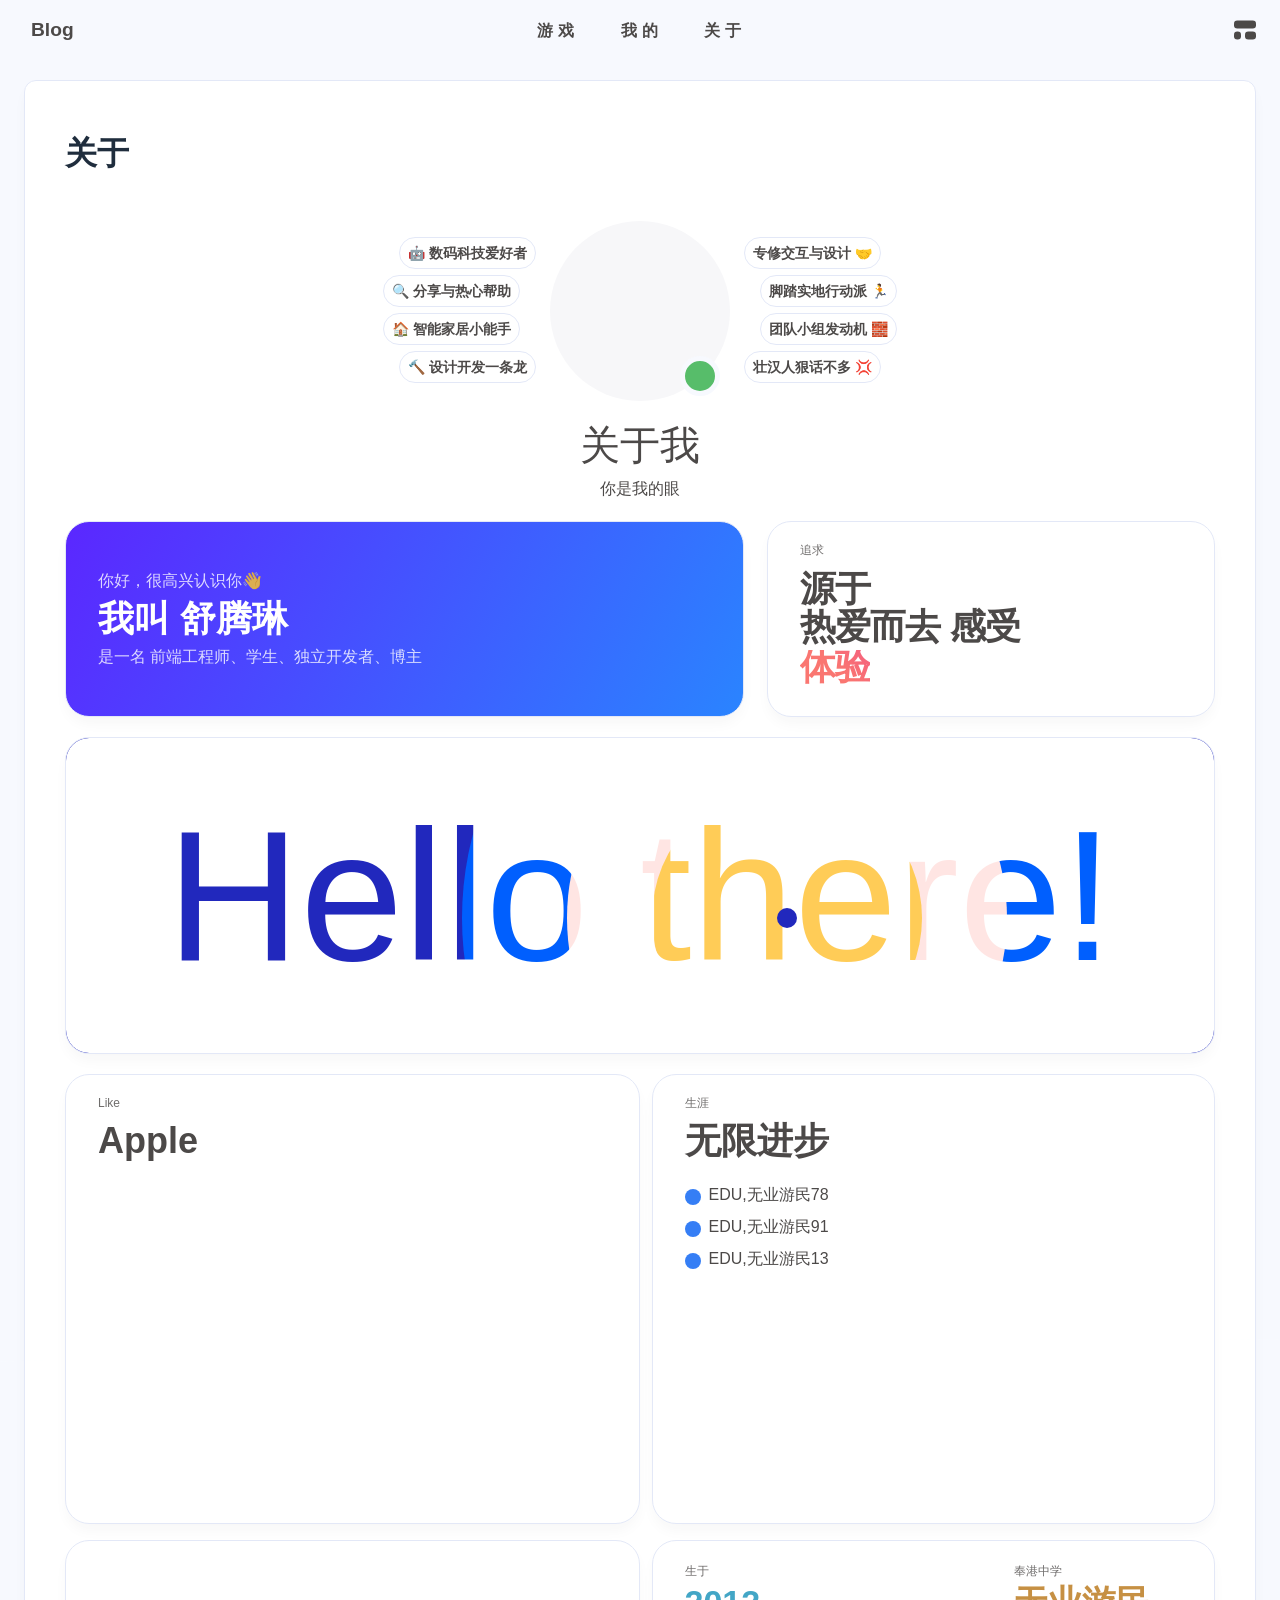
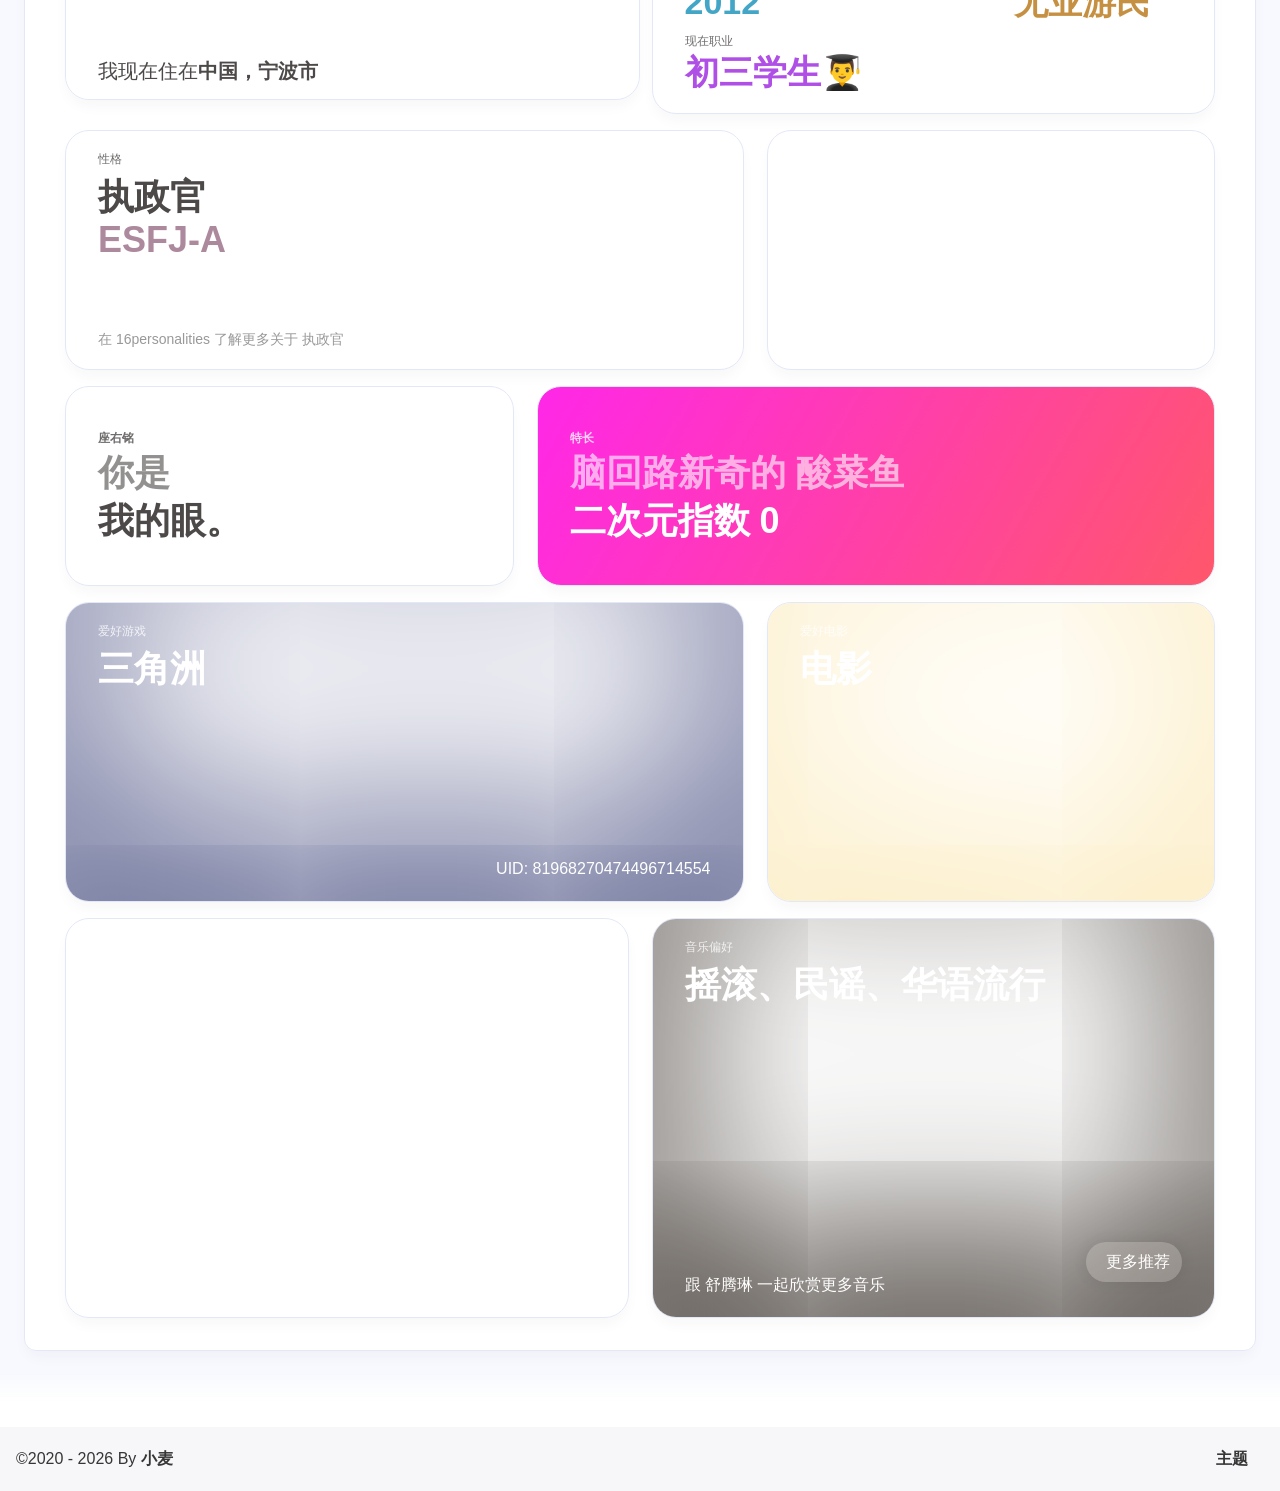
==== commit dc00e1a4: "Site updated: 2026-08-12 23:40:32" ====
--- a/about/index.html
+++ b/about/index.html
@@ -203,12 +203,12 @@
 if (true) {
   document.addEventListener('pjax:send', () => { preloader.initLoading() })
   document.addEventListener('pjax:complete', () => { preloader.endLoading() })
-}</script><link rel="stylesheet" href="https://cdn.cbd.int/anzhiyu-theme-static@1.1.10/progress_bar/progress_bar.css"/><script async="async" src="https://cdn.cbd.int/pace-js@1.2.4/pace.min.js" data-pace-options="{ &quot;restartOnRequestAfter&quot;:false,&quot;eventLag&quot;:false}"></script><div class="page" id="body-wrap"><header class="not-top-img" id="page-header"><nav id="nav"><div id="nav-group"><span id="blog_name"><a id="site-name" href="/" accesskey="h"><div class="title">Blog</div><i class="anzhiyufont anzhiyu-icon-house-chimney"></i></a></span><div class="mask-name-container"><div id="name-container"><a id="page-name" href="javascript:anzhiyu.scrollToDest(0, 500)">PAGE_NAME</a></div></div><div id="menus"><div class="menus_items"><div class="menus_item"><a class="site-page" href="javascript:void(0);"><span> 游戏</span></a><ul class="menus_item_child"><li><a class="site-page child faa-parent animated-hover" href="/games/"><span> 马里奥</span></a></li><li><a class="site-page child faa-parent animated-hover" href="/wza/"><span> 围棋</span></a></li></ul></div><div class="menus_item"><a class="site-page" href="javascript:void(0);"><span> 我的</span></a><ul class="menus_item_child"><li><a class="site-page child faa-parent animated-hover" href="/music/"><i class="anzhiyufont anzhiyu-icon-music faa-tada" style="font-size: 0.9em;"></i><span> 音乐馆</span></a></li></ul></div><div class="menus_item"><a class="site-page" href="javascript:void(0);"><span> 关于</span></a><ul class="menus_item_child"><li><a class="site-page child faa-parent animated-hover" href="/about/"><i class="anzhiyufont anzhiyu-icon-paper-plane faa-tada" style="font-size: 0.9em;"></i><span> 关于本人</span></a></li><li><a class="site-page child faa-parent animated-hover" href="/equipment/"><i class="anzhiyufont anzhiyu-icon-dice-d20 faa-tada" style="font-size: 0.9em;"></i><span> 我的装备</span></a></li></ul></div></div></div><div id="nav-right"><div class="nav-button" id="randomPost_button"><a class="site-page" onclick="toRandomPost()" title="随机前往一个文章" href="javascript:void(0);"><i class="anzhiyufont anzhiyu-icon-dice"></i></a></div><input id="center-console" type="checkbox"/><label class="widget" for="center-console" title="中控台" onclick="anzhiyu.switchConsole();"><i class="left"></i><i class="widget center"></i><i class="widget right"></i></label><div id="console"><div class="console-card-group-reward"><ul class="reward-all console-card"><li class="reward-item"><a href="https://npm.elemecdn.com/anzhiyu-blog@1.1.6/img/post/common/qrcode-weichat.png" target="_blank"><img class="post-qr-code-img" alt="微信" src= "[data-uri]" onerror="this.onerror=null,this.src=&quot;/img/404.jpg&quot;" data-lazy-src="https://npm.elemecdn.com/anzhiyu-blog@1.1.6/img/post/common/qrcode-weichat.png"/></a><div class="post-qr-code-desc">微信</div></li><li class="reward-item"><a href="https://npm.elemecdn.com/anzhiyu-blog@1.1.6/img/post/common/qrcode-alipay.png" target="_blank"><img class="post-qr-code-img" alt="支付宝" src= "[data-uri]" onerror="this.onerror=null,this.src=&quot;/img/404.jpg&quot;" data-lazy-src="https://npm.elemecdn.com/anzhiyu-blog@1.1.6/img/post/common/qrcode-alipay.png"/></a><div class="post-qr-code-desc">支付宝</div></li></ul></div><div class="console-card-group"><div class="console-card-group-left"><div class="console-card" id="card-newest-comments"><div class="card-content"><div class="author-content-item-tips">互动</div><span class="author-content-item-title"> 最新评论</span></div><div class="aside-list"><span>正在加载中...</span></div></div></div><div class="console-card-group-right"><div class="console-card tags"><div class="card-content"><div class="author-content-item-tips">兴趣点</div><span class="author-content-item-title">寻找你感兴趣的领域</span></div></div><div class="console-card history"><div class="item-headline"><i class="anzhiyufont anzhiyu-icon-box-archiv"></i><span>文章</span></div><div class="card-archives"><div class="item-headline"><i class="anzhiyufont anzhiyu-icon-archive"></i><span>归档</span></div><ul class="card-archive-list"><li class="card-archive-list-item"><a class="card-archive-list-link" href="/archives/2026/08/"><span class="card-archive-list-date">八月 2026</span><div class="card-archive-list-count-group"><span class="card-archive-list-count">1</span><span>篇</span></div></a></li></ul></div><hr/></div></div></div><div class="button-group"><div class="console-btn-item"><a class="darkmode_switchbutton" title="显示模式切换" href="javascript:void(0);"><i class="anzhiyufont anzhiyu-icon-moon"></i></a></div><div class="console-btn-item" id="consoleHideAside" onclick="anzhiyu.hideAsideBtn()" title="边栏显示控制"><a class="asideSwitch"><i class="anzhiyufont anzhiyu-icon-arrows-left-right"></i></a></div><div class="console-btn-item" id="consoleMusic" onclick="anzhiyu.musicToggle()" title="音乐开关"><a class="music-switch"><i class="anzhiyufont anzhiyu-icon-music"></i></a></div></div><div class="console-mask" onclick="anzhiyu.hideConsole()" href="javascript:void(0);"></div></div><div class="nav-button" id="nav-totop"><a class="totopbtn" href="javascript:void(0);"><i class="anzhiyufont anzhiyu-icon-arrow-up"></i><span id="percent" onclick="anzhiyu.scrollToDest(0,500)">0</span></a></div><div id="toggle-menu"><a class="site-page" href="javascript:void(0);" title="切换"><i class="anzhiyufont anzhiyu-icon-bars"></i></a></div></div></div></nav></header><main id="blog-container"><div class="layout hide-aside" id="content-inner"><div id="page"><h1 class="page-title">关于</h1><div id="about-page"><div class="author-box"><div class="author-tag-left"><span class="author-tag">🤖️ 数码科技爱好者</span><span class="author-tag">🔍 分享与热心帮助</span><span class="author-tag">🏠 智能家居小能手</span><span class="author-tag">🔨 设计开发一条龙</span></div><div class="author-img"><img class="no-lightbox" src= "[data-uri]" onerror="this.onerror=null,this.src=&quot;/img/404.jpg&quot;" data-lazy-src="https://npm.elemecdn.com/anzhiyu-blog-static@1.0.0/img/avatar.webp" onerror="this.onerror=null;this.src='/img/friend_404.gif'" alt="avatar"></div><div class="author-tag-right"><span class="author-tag">专修交互与设计 🤝</span><span class="author-tag">脚踏实地行动派 🏃</span><span class="author-tag">团队小组发动机 🧱</span><span class="author-tag">壮汉人狠话不多 💢</span></div></div><p class="p center logo large">关于我</p><p class="p center small">你是我的眼</p><div class="author-content"><div class="author-content-item myInfoAndSayHello"><div class="title1">你好，很高兴认识你👋</div><div class="title2">我叫 <span class="inline-word">舒腾琳</span></div><div class="title1">是一名 前端工程师、学生、独立开发者、博主</div></div><div class="aboutsiteTips author-content-item"><div class="author-content-item-tips">追求</div><h2>源于<br>热爱而去 感受<div class="mask"><span class="first-tips">学习</span><span>生活</span><span data-up>程序</span> <span data-show>体验</span></div></h2></div></div><div class="hello-about"><div class="cursor" style="translate:none;rotate:none;scale:none;transform:translate(721px,180px)"></div><div class="shapes"><div class="shape shape-1" style="translate:none;rotate:none;scale:none;transform:translate(721px,180px)"></div><div class="shape shape-2" style="translate:none;rotate:none;scale:none;transform:translate(721px,180px)"></div><div class="shape shape-3" style="translate:none;rotate:none;scale:none;transform:translate(721px,180px)"></div></div><div class="content"><h1>Hello there!</h1></div></div><div class="author-content"><div class="author-content-item skills"><div class="card-content"><div class="author-content-item-tips">技能</div><span class="author-content-item-title">开启创造力</span><div class="skills-style-group"></div></div></div><div class="author-content-item careers"><div class="card-content"><div class="author-content-item-tips">生涯</div><span class="author-content-item-title">无限进步</span><div class="careers-group"><div class="career-item"><div class="circle" style="background:#357ef5"></div><div class="name">EDU,无业游民78</div></div><div class="career-item"><div class="circle" style="background:#357ef5"></div><div class="name">EDU,无业游民91</div></div><div class="career-item"><div class="circle" style="background:#357ef5"></div><div class="name">EDU,无业游民13</div></div></div><img class="author-content-img no-lightbox" alt="生涯" src= "[data-uri]" onerror="this.onerror=null,this.src=&quot;/img/404.jpg&quot;" data-lazy-src="https://bu.dusays.com/2023/04/21/644287166329b.png" onerror="this.onerror=null;this.src='/img/friend_404.gif'"></div></div></div><div class="author-content"><div class="author-content-item-group column mapAndInfo"><style>.author-content-item.map {
-  background-image: url(https://bu.dusays.com/2023/07/05/64a4c61cb20ef.jpg);
+}</script><link rel="stylesheet" href="https://cdn.cbd.int/anzhiyu-theme-static@1.1.10/progress_bar/progress_bar.css"/><script async="async" src="https://cdn.cbd.int/pace-js@1.2.4/pace.min.js" data-pace-options="{ &quot;restartOnRequestAfter&quot;:false,&quot;eventLag&quot;:false}"></script><div class="page" id="body-wrap"><header class="not-top-img" id="page-header"><nav id="nav"><div id="nav-group"><span id="blog_name"><a id="site-name" href="/" accesskey="h"><div class="title">Blog</div><i class="anzhiyufont anzhiyu-icon-house-chimney"></i></a></span><div class="mask-name-container"><div id="name-container"><a id="page-name" href="javascript:anzhiyu.scrollToDest(0, 500)">PAGE_NAME</a></div></div><div id="menus"><div class="menus_items"><div class="menus_item"><a class="site-page" href="javascript:void(0);"><span> 游戏</span></a><ul class="menus_item_child"><li><a class="site-page child faa-parent animated-hover" href="/games/"><span> 马里奥</span></a></li><li><a class="site-page child faa-parent animated-hover" href="/wza/"><span> 围棋</span></a></li></ul></div><div class="menus_item"><a class="site-page" href="javascript:void(0);"><span> 我的</span></a><ul class="menus_item_child"><li><a class="site-page child faa-parent animated-hover" href="/music/"><i class="anzhiyufont anzhiyu-icon-music faa-tada" style="font-size: 0.9em;"></i><span> 音乐馆</span></a></li></ul></div><div class="menus_item"><a class="site-page" href="javascript:void(0);"><span> 关于</span></a><ul class="menus_item_child"><li><a class="site-page child faa-parent animated-hover" href="/about/"><i class="anzhiyufont anzhiyu-icon-paper-plane faa-tada" style="font-size: 0.9em;"></i><span> 关于本人</span></a></li><li><a class="site-page child faa-parent animated-hover" href="/equipment/"><i class="anzhiyufont anzhiyu-icon-dice-d20 faa-tada" style="font-size: 0.9em;"></i><span> 我的装备</span></a></li></ul></div></div></div><div id="nav-right"><div class="nav-button" id="randomPost_button"><a class="site-page" onclick="toRandomPost()" title="随机前往一个文章" href="javascript:void(0);"><i class="anzhiyufont anzhiyu-icon-dice"></i></a></div><input id="center-console" type="checkbox"/><label class="widget" for="center-console" title="中控台" onclick="anzhiyu.switchConsole();"><i class="left"></i><i class="widget center"></i><i class="widget right"></i></label><div id="console"><div class="console-card-group-reward"><ul class="reward-all console-card"><li class="reward-item"><a href="https://npm.elemecdn.com/anzhiyu-blog@1.1.6/img/post/common/qrcode-weichat.png" target="_blank"><img class="post-qr-code-img" alt="微信" src= "[data-uri]" onerror="this.onerror=null,this.src=&quot;/img/404.jpg&quot;" data-lazy-src="https://npm.elemecdn.com/anzhiyu-blog@1.1.6/img/post/common/qrcode-weichat.png"/></a><div class="post-qr-code-desc">微信</div></li><li class="reward-item"><a href="https://npm.elemecdn.com/anzhiyu-blog@1.1.6/img/post/common/qrcode-alipay.png" target="_blank"><img class="post-qr-code-img" alt="支付宝" src= "[data-uri]" onerror="this.onerror=null,this.src=&quot;/img/404.jpg&quot;" data-lazy-src="https://npm.elemecdn.com/anzhiyu-blog@1.1.6/img/post/common/qrcode-alipay.png"/></a><div class="post-qr-code-desc">支付宝</div></li></ul></div><div class="console-card-group"><div class="console-card-group-left"><div class="console-card" id="card-newest-comments"><div class="card-content"><div class="author-content-item-tips">互动</div><span class="author-content-item-title"> 最新评论</span></div><div class="aside-list"><span>正在加载中...</span></div></div></div><div class="console-card-group-right"><div class="console-card tags"><div class="card-content"><div class="author-content-item-tips">兴趣点</div><span class="author-content-item-title">寻找你感兴趣的领域</span></div></div><div class="console-card history"><div class="item-headline"><i class="anzhiyufont anzhiyu-icon-box-archiv"></i><span>文章</span></div><div class="card-archives"><div class="item-headline"><i class="anzhiyufont anzhiyu-icon-archive"></i><span>归档</span></div><ul class="card-archive-list"><li class="card-archive-list-item"><a class="card-archive-list-link" href="/archives/2026/08/"><span class="card-archive-list-date">八月 2026</span><div class="card-archive-list-count-group"><span class="card-archive-list-count">1</span><span>篇</span></div></a></li></ul></div><hr/></div></div></div><div class="button-group"><div class="console-btn-item"><a class="darkmode_switchbutton" title="显示模式切换" href="javascript:void(0);"><i class="anzhiyufont anzhiyu-icon-moon"></i></a></div><div class="console-btn-item" id="consoleHideAside" onclick="anzhiyu.hideAsideBtn()" title="边栏显示控制"><a class="asideSwitch"><i class="anzhiyufont anzhiyu-icon-arrows-left-right"></i></a></div><div class="console-btn-item" id="consoleMusic" onclick="anzhiyu.musicToggle()" title="音乐开关"><a class="music-switch"><i class="anzhiyufont anzhiyu-icon-music"></i></a></div></div><div class="console-mask" onclick="anzhiyu.hideConsole()" href="javascript:void(0);"></div></div><div class="nav-button" id="nav-totop"><a class="totopbtn" href="javascript:void(0);"><i class="anzhiyufont anzhiyu-icon-arrow-up"></i><span id="percent" onclick="anzhiyu.scrollToDest(0,500)">0</span></a></div><div id="toggle-menu"><a class="site-page" href="javascript:void(0);" title="切换"><i class="anzhiyufont anzhiyu-icon-bars"></i></a></div></div></div></nav></header><main id="blog-container"><div class="layout hide-aside" id="content-inner"><div id="page"><h1 class="page-title">关于</h1><div id="about-page"><div class="author-box"><div class="author-tag-left"><span class="author-tag">🤖️ 数码科技爱好者</span><span class="author-tag">🔍 分享与热心帮助</span><span class="author-tag">🏠 智能家居小能手</span><span class="author-tag">🔨 设计开发一条龙</span></div><div class="author-img"><img class="no-lightbox" src= "[data-uri]" onerror="this.onerror=null,this.src=&quot;/img/404.jpg&quot;" data-lazy-src="https://picui.ogmua.cn/s1/2026/08/12/6a7c903851a45.webp" onerror="this.onerror=null;this.src='/img/friend_404.gif'" alt="avatar"></div><div class="author-tag-right"><span class="author-tag">专修交互与设计 🤝</span><span class="author-tag">脚踏实地行动派 🏃</span><span class="author-tag">团队小组发动机 🧱</span><span class="author-tag">壮汉人狠话不多 💢</span></div></div><p class="p center logo large">关于我</p><p class="p center small">你是我的眼</p><div class="author-content"><div class="author-content-item myInfoAndSayHello"><div class="title1">你好，很高兴认识你👋</div><div class="title2">我叫 <span class="inline-word">舒腾琳</span></div><div class="title1">是一名 前端工程师、学生、独立开发者、博主</div></div><div class="aboutsiteTips author-content-item"><div class="author-content-item-tips">追求</div><h2>源于<br>热爱而去 感受<div class="mask"><span class="first-tips">学习</span><span>生活</span><span data-up>程序</span> <span data-show>体验</span></div></h2></div></div><div class="hello-about"><div class="cursor" style="translate:none;rotate:none;scale:none;transform:translate(721px,180px)"></div><div class="shapes"><div class="shape shape-1" style="translate:none;rotate:none;scale:none;transform:translate(721px,180px)"></div><div class="shape shape-2" style="translate:none;rotate:none;scale:none;transform:translate(721px,180px)"></div><div class="shape shape-3" style="translate:none;rotate:none;scale:none;transform:translate(721px,180px)"></div></div><div class="content"><h1>Hello there!</h1></div></div><div class="author-content"><div class="author-content-item skills"><div class="card-content"><div class="author-content-item-tips">Like</div><span class="author-content-item-title">Apple</span><div class="skills-style-group"></div></div></div><div class="author-content-item careers"><div class="card-content"><div class="author-content-item-tips">生涯</div><span class="author-content-item-title">无限进步</span><div class="careers-group"><div class="career-item"><div class="circle" style="background:#357ef5"></div><div class="name">EDU,无业游民78</div></div><div class="career-item"><div class="circle" style="background:#357ef5"></div><div class="name">EDU,无业游民91</div></div><div class="career-item"><div class="circle" style="background:#357ef5"></div><div class="name">EDU,无业游民13</div></div></div><img class="author-content-img no-lightbox" alt="生涯" src= "[data-uri]" onerror="this.onerror=null,this.src=&quot;/img/404.jpg&quot;" data-lazy-src="https://picui.ogmua.cn/s1/2026/08/12/6a7c8d5266165.webp" onerror="this.onerror=null;this.src='/img/friend_404.gif'"></div></div></div><div class="author-content"><div class="author-content-item-group column mapAndInfo"><style>.author-content-item.map {
+  background-image: url(https://picui.ogmua.cn/s1/2026/08/12/6a7c80e278f82.webp);
 }
 [data-theme='dark'] .author-content-item.map {
-  background-image: url(https://bu.dusays.com/2023/07/05/64a4c63495ac5.jpg);
-}</style><div class="author-content-item map single"><span class="map-title">我现在住在<b>中国，宁波市</b></span></div><div class="author-content-item selfInfo single"><div><span class="selfInfo-title">生于</span> <span class="selfInfo-content" id="selfInfo-content-year" style="color:#43a6c6">2012</span></div><div><span class="selfInfo-title">奉港中学</span> <span class="selfInfo-content" style="color:#c69043">无业游民</span></div><div><span class="selfInfo-title">现在职业</span> <span class="selfInfo-content" style="color:#b04fe6">初三学生👨‍🎓</span></div></div></div></div><div class="author-content"><div class="author-content-item personalities"><div class="author-content-item-tips">性格</div><span class="author-content-item-title">执政官</span><div class="title2" style="color:#ac899c">ESFJ-A</div><div class="post-tips">在 <a href="https://www.16personalities.com/" target="_blank" rel="noopener nofollow">16personalities</a> 了解更多关于 <a target="_blank" rel="noopener external nofollow" href="https://www.16personalities.com/ch/esfj-%E4%BA%BA%E6%A0%BC">执政官</a></div><div class="image"><img class="no-lightbox" src= "[data-uri]" onerror="this.onerror=null,this.src=&quot;/img/404.jpg&quot;" data-lazy-src="https://npm.elemecdn.com/anzhiyu-blog@2.0.8/img/svg/ESFJ-A.svg" alt="人格"></div></div><div class="author-content-item myphoto"><img class="author-content-img no-lightbox" alt="自拍" src= "[data-uri]" onerror="this.onerror=null,this.src=&quot;/img/404.jpg&quot;" data-lazy-src="https://bu.dusays.com/2023/07/05/64a4c63495ac5.jpg"></div></div><div class="author-content"><div class="author-content-item maxim"><div class="author-content-item-tips">座右铭</div><span class="maxim-title"><span style="opacity:.6;margin-bottom:8px">你是</span> <span>我的眼。</span></span></div><div class="author-content-item buff"><div class="card-content"></div><div class="author-content-item-tips">特长</div><span class="buff-title"><span style="opacity:.6;margin-bottom:8px">脑回路新奇的 酸菜鱼</span> <span>二次元指数 0</span></span><div class="card-background-icon"><i class="anzhiyufont anzhiyu-icon-dice-d20"></i></div></div></div><div class="author-content"><div class="author-content-item game-yuanshen" style="background: url(https://bu.dusays.com/2023/04/22/64433bf26e25d.webp) top / cover no-repeat;"><div class="card-content"><div class="author-content-item-tips">爱好游戏</div><span class="author-content-item-title">二角洲</span><div class="content-bottom"><div class="icon-group"><div class="loading-bar" role="presentation" aria-hidden="true" style="display: none"></div></div><div class="tips game-yuanshen-uid">UID: 125766904</div></div></div></div><div class="author-content-item comic-content"><div class="card-content"><div class="author-content-item-tips">爱好电影</div><div class="author-content-item-title">电影</div><div class="comic-box"><a class="comic-item" href="https://www.bilibili.com/bangumi/media/md5267750/?spm_id_from=666.25.b_6d656469615f6d6f64756c65.1" target="_blank" title="肖申克的救赎"><div class="comic-item-cover"><img src= "[data-uri]" onerror="this.onerror=null,this.src=&quot;/img/404.jpg&quot;" data-lazy-src="https://bu.dusays.com/2023/05/27/647166c44b414.webp" alt="肖申克的救赎"></div></a><a class="comic-item" href="https://www.bilibili.com/bangumi/media/md28229899/?spm_id_from=666.25.b_6d656469615f6d6f64756c65.1" target="_blank" title="四渡"><div class="comic-item-cover"><img src= "[data-uri]" onerror="this.onerror=null,this.src=&quot;/img/404.jpg&quot;" data-lazy-src="https://bu.dusays.com/2023/05/24/646db4398832e.webp" alt="四渡"></div></a><a class="comic-item" href="https://www.bilibili.com/bangumi/media/md8892/?spm_id_from=666.25.b_6d656469615f6d6f64756c65.1" target="_blank" title="流浪地球2"><div class="comic-item-cover"><img src= "[data-uri]" onerror="this.onerror=null,this.src=&quot;/img/404.jpg&quot;" data-lazy-src="https://bu.dusays.com/2023/05/24/646db43983d99.webp" alt="流浪地球2"></div></a><a class="comic-item" href="https://www.bilibili.com/bangumi/media/md22718131/?spm_id_from=666.25.b_6d656469615f6d6f64756c65.1" target="_blank" title="绿皮书"><div class="comic-item-cover"><img src= "[data-uri]" onerror="this.onerror=null,this.src=&quot;/img/404.jpg&quot;" data-lazy-src="https://bu.dusays.com/2023/05/24/646db439856a0.webp" alt="绿皮书"></div></a><a class="comic-item" href="https://www.bilibili.com/bangumi/media/md135652/?spm_id_from=666.25.b_6d656469615f6d6f64756c65.1" target="_blank" title="阿甘正传"><div class="comic-item-cover"><img src= "[data-uri]" onerror="this.onerror=null,this.src=&quot;/img/404.jpg&quot;" data-lazy-src="https://bu.dusays.com/2023/05/30/64760e38d651a.webp" alt="阿甘正传"></div></a></div></div></div></div><div class="author-content"><div class="author-content-item like-technology" style="background: url(https://bu.dusays.com/2022/12/06/638f5f05ce1f7.jpg) top / cover no-repeat;"><div class="card-content"><div class="author-content-item-tips">关注偏好</div><span class="author-content-item-title">数码科技</span><div class="content-bottom"><div class="tips">手机、电脑软硬件</div></div></div></div><div class="author-content-item like-music" style="background: url(https://p2.music.126.net/Mrg1i7DwcwjWBvQPIMt_Mg==/79164837213438.jpg) top / cover no-repeat;"><div class="card-content"><div class="author-content-item-tips">音乐偏好</div><span class="author-content-item-title">摇滚、民谣、华语流行</span><div class="content-bottom"><div class="tips">跟 舒腾琳 一起欣赏更多音乐</div></div><div class="banner-button-group"><a class="banner-button" onclick="pjax.loadUrl(&quot;/music&quot;)"><i class="anzhiyufont anzhiyu-icon-arrow-circle-right"></i> <span class="banner-button-text">更多推荐</span></a></div></div></div></div></div><script src="https://cdn.cbd.int/anzhiyu-theme-static@1.0.0/countup/countup.js"></script><script defer>function initAboutPage() {
+  background-image: url(https://picui.ogmua.cn/s1/2026/08/12/6a7c80e278f82.webp);
+}</style><div class="author-content-item map single"><span class="map-title">我现在住在<b>中国，宁波市</b></span></div><div class="author-content-item selfInfo single"><div><span class="selfInfo-title">生于</span> <span class="selfInfo-content" id="selfInfo-content-year" style="color:#43a6c6">2012</span></div><div><span class="selfInfo-title">奉港中学</span> <span class="selfInfo-content" style="color:#c69043">无业游民</span></div><div><span class="selfInfo-title">现在职业</span> <span class="selfInfo-content" style="color:#b04fe6">初三学生👨‍🎓</span></div></div></div></div><div class="author-content"><div class="author-content-item personalities"><div class="author-content-item-tips">性格</div><span class="author-content-item-title">执政官</span><div class="title2" style="color:#ac899c">ESFJ-A</div><div class="post-tips">在 <a href="https://www.16personalities.com/" target="_blank" rel="noopener nofollow">16personalities</a> 了解更多关于 <a target="_blank" rel="noopener external nofollow" href="https://www.16personalities.com/ch/esfj-%E4%BA%BA%E6%A0%BC">执政官</a></div><div class="image"><img class="no-lightbox" src= "[data-uri]" onerror="this.onerror=null,this.src=&quot;/img/404.jpg&quot;" data-lazy-src="https://npm.elemecdn.com/anzhiyu-blog@2.0.8/img/svg/ESFJ-A.svg" alt="人格"></div></div><div class="author-content-item myphoto"><img class="author-content-img no-lightbox" alt="自拍" src= "[data-uri]" onerror="this.onerror=null,this.src=&quot;/img/404.jpg&quot;" data-lazy-src="https://bu.dusays.com/2023/07/05/64a4c63495ac5.jpg"></div></div><div class="author-content"><div class="author-content-item maxim"><div class="author-content-item-tips">座右铭</div><span class="maxim-title"><span style="opacity:.6;margin-bottom:8px">你是</span> <span>我的眼。</span></span></div><div class="author-content-item buff"><div class="card-content"></div><div class="author-content-item-tips">特长</div><span class="buff-title"><span style="opacity:.6;margin-bottom:8px">脑回路新奇的 酸菜鱼</span> <span>二次元指数 0</span></span><div class="card-background-icon"><i class="anzhiyufont anzhiyu-icon-dice-d20"></i></div></div></div><div class="author-content"><div class="author-content-item game-yuanshen" style="background: url(https://picui.ogmua.cn/s1/2026/08/12/6a7c8a794920f.webp) top / cover no-repeat;"><div class="card-content"><div class="author-content-item-tips">爱好游戏</div><span class="author-content-item-title">三角洲</span><div class="content-bottom"><div class="icon-group"><div class="loading-bar" role="presentation" aria-hidden="true" style="display: none"></div></div><div class="tips game-yuanshen-uid">UID: 81968270474496714554</div></div></div></div><div class="author-content-item comic-content"><div class="card-content"><div class="author-content-item-tips">爱好电影</div><div class="author-content-item-title">电影</div><div class="comic-box"><a class="comic-item" href="https://www.bilibili.com/video/av62677064?t=1.2" target="_blank" title="肖申克的救赎"><div class="comic-item-cover"><img src= "[data-uri]" onerror="this.onerror=null,this.src=&quot;/img/404.jpg&quot;" data-lazy-src="https://picui.ogmua.cn/s1/2026/08/12/6a7c878386507.webp" alt="肖申克的救赎"></div></a><a class="comic-item" href="https://www.bilibili.com/bangumi/media/md28229899/?spm_id_from=666.25.b_6d656469615f6d6f64756c65.1" target="_blank" title="四渡"><div class="comic-item-cover"><img src= "[data-uri]" onerror="this.onerror=null,this.src=&quot;/img/404.jpg&quot;" data-lazy-src="https://picui.ogmua.cn/s1/2026/08/12/6a7c87e28bb6f.webp" alt="四渡"></div></a><a class="comic-item" href="https://www.bilibili.com/video/av867288412?t=0.8" target="_blank" title="流浪地球2"><div class="comic-item-cover"><img src= "[data-uri]" onerror="this.onerror=null,this.src=&quot;/img/404.jpg&quot;" data-lazy-src="https://picui.ogmua.cn/s1/2026/08/12/6a7c8717b2abe.webp" alt="流浪地球2"></div></a><a class="comic-item" href="https://www.bilibili.com/video/av328089040?t=0.7" target="_blank" title="绿皮书"><div class="comic-item-cover"><img src= "[data-uri]" onerror="this.onerror=null,this.src=&quot;/img/404.jpg&quot;" data-lazy-src="https://picui.ogmua.cn/s1/2026/08/12/6a7c85ff4b82a.webp" alt="绿皮书"></div></a><a class="comic-item" href="https://www.bilibili.com/video/av31270285?t=1.7" target="_blank" title="阿甘正传"><div class="comic-item-cover"><img src= "[data-uri]" onerror="this.onerror=null,this.src=&quot;/img/404.jpg&quot;" data-lazy-src="https://picui.ogmua.cn/s1/2026/08/12/6a7c865e4c56e.webp" alt="阿甘正传"></div></a></div></div></div></div><div class="author-content"><div class="author-content-item like-technology" style="background: url(https://bu.dusays.com/2022/12/06/638f5f05ce1f7.jpg) top / cover no-repeat;"><div class="card-content"><div class="author-content-item-tips">关注偏好</div><span class="author-content-item-title">数码科技</span><div class="content-bottom"><div class="tips">手机、电脑软硬件</div></div></div></div><div class="author-content-item like-music" style="background: url(https://p2.music.126.net/Mrg1i7DwcwjWBvQPIMt_Mg==/79164837213438.jpg) top / cover no-repeat;"><div class="card-content"><div class="author-content-item-tips">音乐偏好</div><span class="author-content-item-title">摇滚、民谣、华语流行</span><div class="content-bottom"><div class="tips">跟 舒腾琳 一起欣赏更多音乐</div></div><div class="banner-button-group"><a class="banner-button" onclick="pjax.loadUrl(&quot;/music&quot;)"><i class="anzhiyufont anzhiyu-icon-arrow-circle-right"></i> <span class="banner-button-text">更多推荐</span></a></div></div></div></div></div><script src="https://cdn.cbd.int/anzhiyu-theme-static@1.0.0/countup/countup.js"></script><script defer>function initAboutPage() {
   const statisticEl = document.getElementById("statistic");
   let statistic = [];
   let numValues = [];
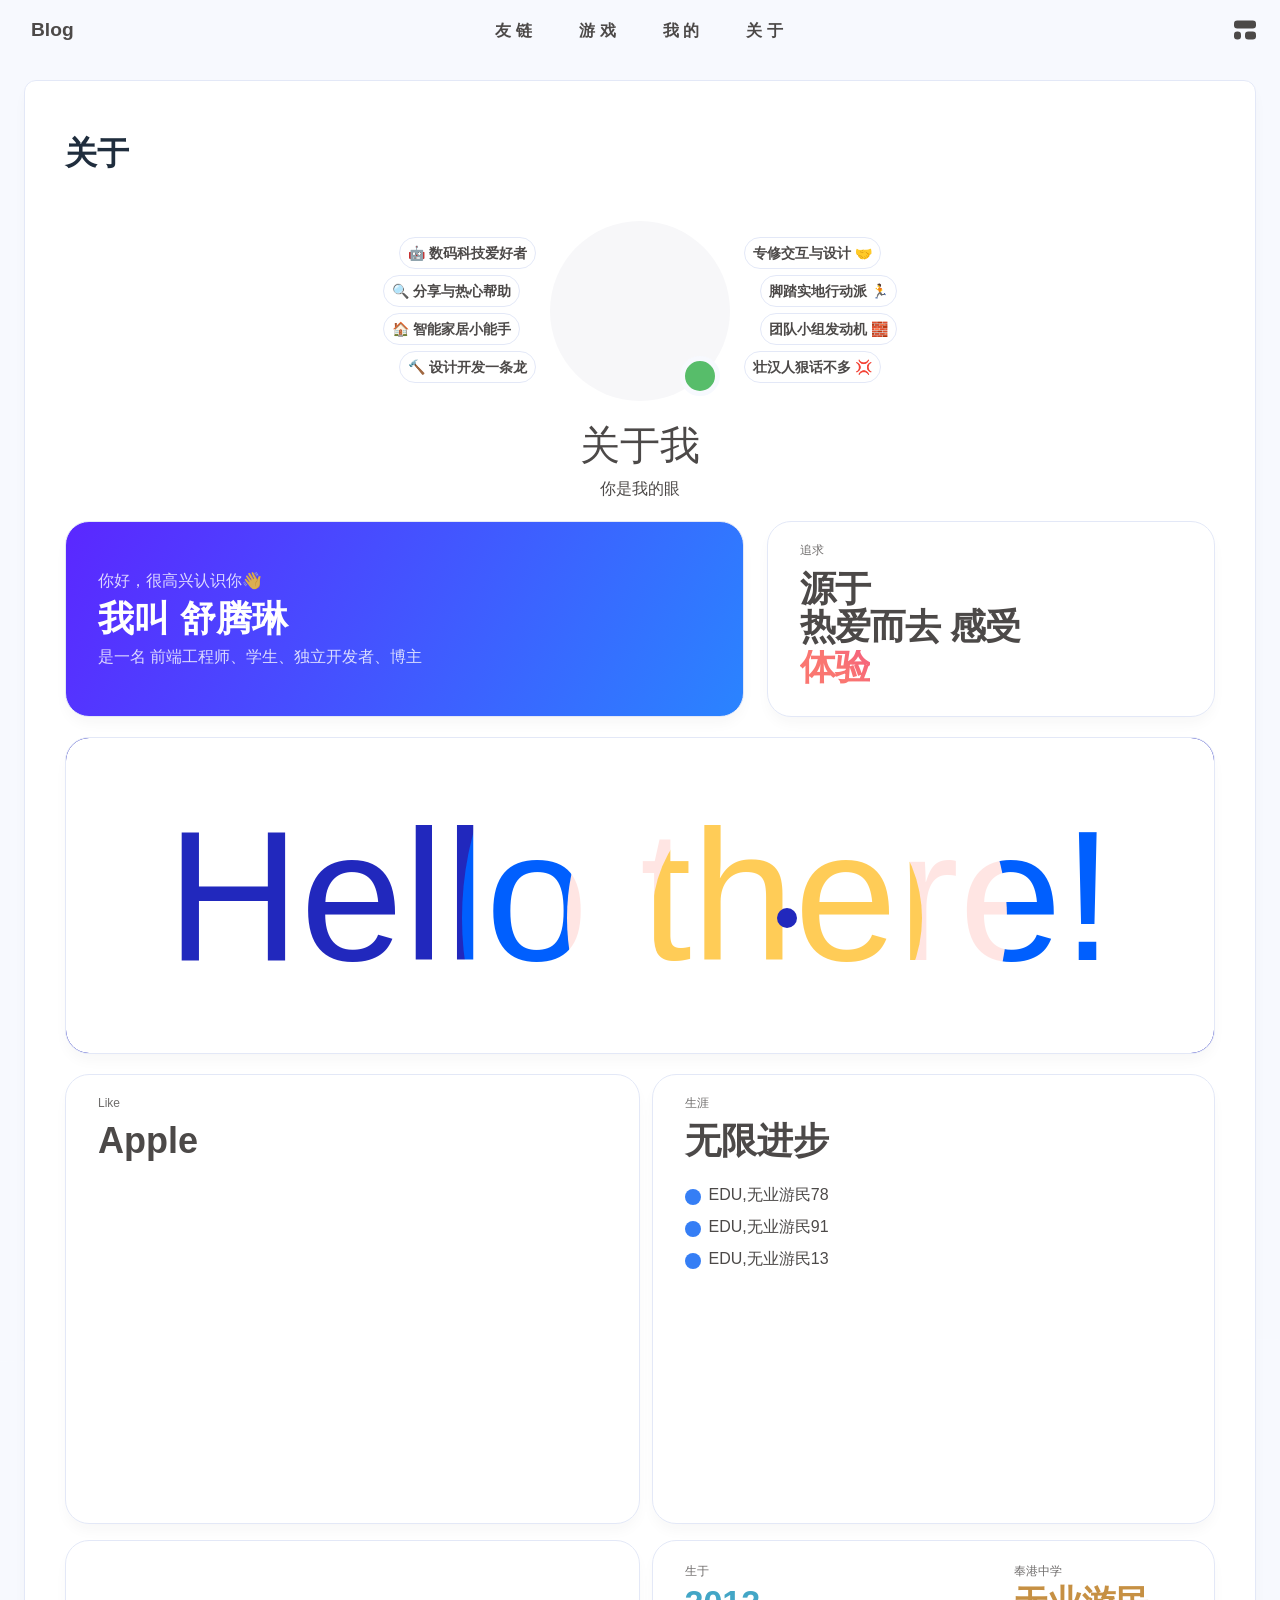
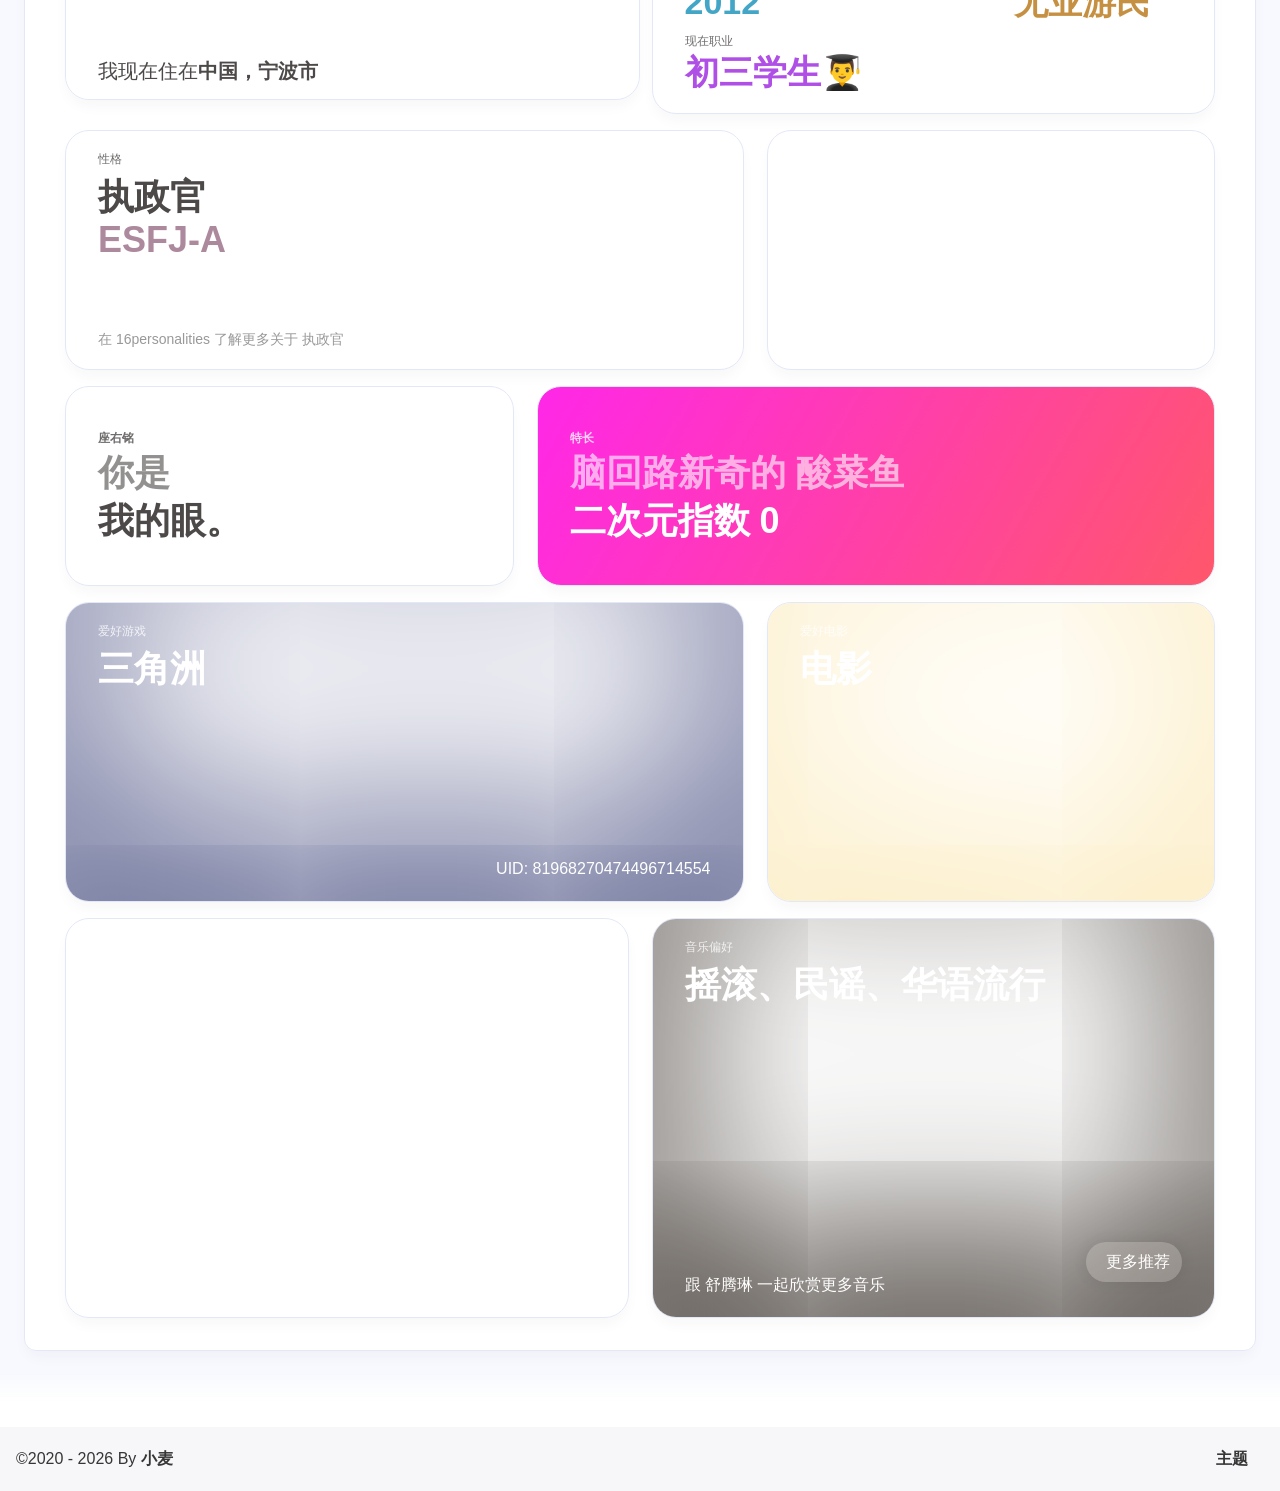
==== commit 5f1b0632: "Site updated: 2026-08-15 20:25:09" ====
--- a/about/index.html
+++ b/about/index.html
@@ -1,11 +1,11 @@
-<!DOCTYPE html><html lang="zh-CN" data-theme="light"><head><meta charset="UTF-8"><meta http-equiv="X-UA-Compatible" content="IE=edge"><meta name="viewport" content="width=device-width, initial-scale=1.0, user-scalable=no"><title>关于 | Blog</title><meta name="keywords" content="博客"><meta name="author" content="小麦"><meta name="copyright" content="小麦"><meta name="format-detection" content="telephone=no"><meta name="theme-color" content="#f7f9fe"><meta name="mobile-web-app-capable" content="yes"><meta name="apple-touch-fullscreen" content="yes"><meta name="apple-mobile-web-app-title" content="关于"><meta name="application-name" content="关于"><meta name="apple-mobile-web-app-capable" content="yes"><meta name="apple-mobile-web-app-status-bar-style" content="#f7f9fe"><meta property="og:type" content="website"><meta property="og:title" content="关于"><meta property="og:url" content="http://example.com/about/index.html"><meta property="og:site_name" content="Blog"><meta property="og:description" content="关于"><meta property="og:locale" content="zh-CN"><meta property="og:image" content="https://bu.dusays.com/2023/04/27/64496e511b09c.jpg"><meta property="article:author" content="小麦"><meta property="article:tag" content="博客"><meta name="twitter:card" content="summary"><meta name="twitter:image" content="https://bu.dusays.com/2023/04/27/64496e511b09c.jpg"><meta name="description" content="关于"><link rel="shortcut icon" href="/favicon.ico"><link rel="canonical" href="http://example.com/about/"><link rel="preconnect" href="//cdn.cbd.int"/><meta name="google-site-verification" content="xxx"/><meta name="baidu-site-verification" content="code-xxx"/><meta name="msvalidate.01" content="xxx"/><link rel="stylesheet" href="/css/index.css"><link rel="stylesheet" href="https://cdn.cbd.int/node-snackbar@0.1.16/dist/snackbar.min.css" media="print" onload="this.media='all'"><link rel="stylesheet" href="https://cdn.cbd.int/@fancyapps/ui@6.1.6/dist/fancybox/fancybox.css" media="print" onload="this.media='all'"><script>const GLOBAL_CONFIG = {
+<!DOCTYPE html><html lang="zh-CN" data-theme="light"><head><meta charset="UTF-8"><meta http-equiv="X-UA-Compatible" content="IE=edge"><meta name="viewport" content="width=device-width, initial-scale=1.0, user-scalable=no"><title>关于 | Blog</title><meta name="keywords" content="博客"><meta name="author" content="小麦"><meta name="copyright" content="小麦"><meta name="format-detection" content="telephone=no"><meta name="theme-color" content="#f7f9fe"><meta name="mobile-web-app-capable" content="yes"><meta name="apple-touch-fullscreen" content="yes"><meta name="apple-mobile-web-app-title" content="关于"><meta name="application-name" content="关于"><meta name="apple-mobile-web-app-capable" content="yes"><meta name="apple-mobile-web-app-status-bar-style" content="#f7f9fe"><meta property="og:type" content="website"><meta property="og:title" content="关于"><meta property="og:url" content="http://xxmxxs.top/about/index.html"><meta property="og:site_name" content="Blog"><meta property="og:description" content="关于"><meta property="og:locale" content="zh-CN"><meta property="og:image" content="https://bu.dusays.com/2023/04/27/64496e511b09c.jpg"><meta property="article:author" content="小麦"><meta property="article:tag" content="博客"><meta name="twitter:card" content="summary"><meta name="twitter:image" content="https://bu.dusays.com/2023/04/27/64496e511b09c.jpg"><meta name="description" content="关于"><link rel="shortcut icon" href="/favicon.ico"><link rel="canonical" href="http://xxmxxs.top/about/"><link rel="preconnect" href="//cdn.cbd.int"/><link rel="preconnect" href="//busuanzi.ibruce.info"/><meta name="google-site-verification" content="xxx"/><meta name="baidu-site-verification" content="code-xxx"/><meta name="msvalidate.01" content="xxx"/><link rel="stylesheet" href="/css/index.css"><link rel="stylesheet" href="https://cdn.cbd.int/node-snackbar@0.1.16/dist/snackbar.min.css" media="print" onload="this.media='all'"><link rel="stylesheet" href="https://cdn.cbd.int/@fancyapps/ui@6.1.6/dist/fancybox/fancybox.css" media="print" onload="this.media='all'"><link rel="stylesheet" href="https://cdn.cbd.int/hexo-butterfly-swiper-anzhiyu@1.0.4/lib/swiper.min.css" media="print" onload="this.media='all'"><script>const GLOBAL_CONFIG = {
   linkPageTop: undefined,
   peoplecanvas: {"enable":true,"img":"https://upload-bbs.miyoushe.com/upload/2024/07/27/125766904/ba62475f396df9de3316a08ed9e65d86_5680958632268053399..png"},
   postHeadAiDescription: {"enable":true,"gptName":"AnZhiYu","mode":"local","switchBtn":false,"btnLink":"https://afdian.net/item/886a79d4db6711eda42a52540025c377","randomNum":3,"basicWordCount":1000,"key":"xxxx","Referer":"https://xx.xx/"},
   diytitle: {"enable":true,"leaveTitle":"w(ﾟДﾟ)w 不要走！再看看嘛！","backTitle":"♪(^∇^*)欢迎肥来！"},
   LA51: undefined,
   greetingBox: undefined,
-  twikooEnvId: '',
+  twikooEnvId: 'https://twikoo.xxmxxs.top/',
   commentBarrageConfig:undefined,
   music_page_default: "nav_music",
   root: '/',
@@ -203,7 +203,7 @@
 if (true) {
   document.addEventListener('pjax:send', () => { preloader.initLoading() })
   document.addEventListener('pjax:complete', () => { preloader.endLoading() })
-}</script><link rel="stylesheet" href="https://cdn.cbd.int/anzhiyu-theme-static@1.1.10/progress_bar/progress_bar.css"/><script async="async" src="https://cdn.cbd.int/pace-js@1.2.4/pace.min.js" data-pace-options="{ &quot;restartOnRequestAfter&quot;:false,&quot;eventLag&quot;:false}"></script><div class="page" id="body-wrap"><header class="not-top-img" id="page-header"><nav id="nav"><div id="nav-group"><span id="blog_name"><a id="site-name" href="/" accesskey="h"><div class="title">Blog</div><i class="anzhiyufont anzhiyu-icon-house-chimney"></i></a></span><div class="mask-name-container"><div id="name-container"><a id="page-name" href="javascript:anzhiyu.scrollToDest(0, 500)">PAGE_NAME</a></div></div><div id="menus"><div class="menus_items"><div class="menus_item"><a class="site-page" href="javascript:void(0);"><span> 游戏</span></a><ul class="menus_item_child"><li><a class="site-page child faa-parent animated-hover" href="/games/"><span> 马里奥</span></a></li><li><a class="site-page child faa-parent animated-hover" href="/wza/"><span> 围棋</span></a></li></ul></div><div class="menus_item"><a class="site-page" href="javascript:void(0);"><span> 我的</span></a><ul class="menus_item_child"><li><a class="site-page child faa-parent animated-hover" href="/music/"><i class="anzhiyufont anzhiyu-icon-music faa-tada" style="font-size: 0.9em;"></i><span> 音乐馆</span></a></li></ul></div><div class="menus_item"><a class="site-page" href="javascript:void(0);"><span> 关于</span></a><ul class="menus_item_child"><li><a class="site-page child faa-parent animated-hover" href="/about/"><i class="anzhiyufont anzhiyu-icon-paper-plane faa-tada" style="font-size: 0.9em;"></i><span> 关于本人</span></a></li><li><a class="site-page child faa-parent animated-hover" href="/equipment/"><i class="anzhiyufont anzhiyu-icon-dice-d20 faa-tada" style="font-size: 0.9em;"></i><span> 我的装备</span></a></li></ul></div></div></div><div id="nav-right"><div class="nav-button" id="randomPost_button"><a class="site-page" onclick="toRandomPost()" title="随机前往一个文章" href="javascript:void(0);"><i class="anzhiyufont anzhiyu-icon-dice"></i></a></div><input id="center-console" type="checkbox"/><label class="widget" for="center-console" title="中控台" onclick="anzhiyu.switchConsole();"><i class="left"></i><i class="widget center"></i><i class="widget right"></i></label><div id="console"><div class="console-card-group-reward"><ul class="reward-all console-card"><li class="reward-item"><a href="https://npm.elemecdn.com/anzhiyu-blog@1.1.6/img/post/common/qrcode-weichat.png" target="_blank"><img class="post-qr-code-img" alt="微信" src= "[data-uri]" onerror="this.onerror=null,this.src=&quot;/img/404.jpg&quot;" data-lazy-src="https://npm.elemecdn.com/anzhiyu-blog@1.1.6/img/post/common/qrcode-weichat.png"/></a><div class="post-qr-code-desc">微信</div></li><li class="reward-item"><a href="https://npm.elemecdn.com/anzhiyu-blog@1.1.6/img/post/common/qrcode-alipay.png" target="_blank"><img class="post-qr-code-img" alt="支付宝" src= "[data-uri]" onerror="this.onerror=null,this.src=&quot;/img/404.jpg&quot;" data-lazy-src="https://npm.elemecdn.com/anzhiyu-blog@1.1.6/img/post/common/qrcode-alipay.png"/></a><div class="post-qr-code-desc">支付宝</div></li></ul></div><div class="console-card-group"><div class="console-card-group-left"><div class="console-card" id="card-newest-comments"><div class="card-content"><div class="author-content-item-tips">互动</div><span class="author-content-item-title"> 最新评论</span></div><div class="aside-list"><span>正在加载中...</span></div></div></div><div class="console-card-group-right"><div class="console-card tags"><div class="card-content"><div class="author-content-item-tips">兴趣点</div><span class="author-content-item-title">寻找你感兴趣的领域</span></div></div><div class="console-card history"><div class="item-headline"><i class="anzhiyufont anzhiyu-icon-box-archiv"></i><span>文章</span></div><div class="card-archives"><div class="item-headline"><i class="anzhiyufont anzhiyu-icon-archive"></i><span>归档</span></div><ul class="card-archive-list"><li class="card-archive-list-item"><a class="card-archive-list-link" href="/archives/2026/08/"><span class="card-archive-list-date">八月 2026</span><div class="card-archive-list-count-group"><span class="card-archive-list-count">1</span><span>篇</span></div></a></li></ul></div><hr/></div></div></div><div class="button-group"><div class="console-btn-item"><a class="darkmode_switchbutton" title="显示模式切换" href="javascript:void(0);"><i class="anzhiyufont anzhiyu-icon-moon"></i></a></div><div class="console-btn-item" id="consoleHideAside" onclick="anzhiyu.hideAsideBtn()" title="边栏显示控制"><a class="asideSwitch"><i class="anzhiyufont anzhiyu-icon-arrows-left-right"></i></a></div><div class="console-btn-item" id="consoleMusic" onclick="anzhiyu.musicToggle()" title="音乐开关"><a class="music-switch"><i class="anzhiyufont anzhiyu-icon-music"></i></a></div></div><div class="console-mask" onclick="anzhiyu.hideConsole()" href="javascript:void(0);"></div></div><div class="nav-button" id="nav-totop"><a class="totopbtn" href="javascript:void(0);"><i class="anzhiyufont anzhiyu-icon-arrow-up"></i><span id="percent" onclick="anzhiyu.scrollToDest(0,500)">0</span></a></div><div id="toggle-menu"><a class="site-page" href="javascript:void(0);" title="切换"><i class="anzhiyufont anzhiyu-icon-bars"></i></a></div></div></div></nav></header><main id="blog-container"><div class="layout hide-aside" id="content-inner"><div id="page"><h1 class="page-title">关于</h1><div id="about-page"><div class="author-box"><div class="author-tag-left"><span class="author-tag">🤖️ 数码科技爱好者</span><span class="author-tag">🔍 分享与热心帮助</span><span class="author-tag">🏠 智能家居小能手</span><span class="author-tag">🔨 设计开发一条龙</span></div><div class="author-img"><img class="no-lightbox" src= "[data-uri]" onerror="this.onerror=null,this.src=&quot;/img/404.jpg&quot;" data-lazy-src="https://picui.ogmua.cn/s1/2026/08/12/6a7c903851a45.webp" onerror="this.onerror=null;this.src='/img/friend_404.gif'" alt="avatar"></div><div class="author-tag-right"><span class="author-tag">专修交互与设计 🤝</span><span class="author-tag">脚踏实地行动派 🏃</span><span class="author-tag">团队小组发动机 🧱</span><span class="author-tag">壮汉人狠话不多 💢</span></div></div><p class="p center logo large">关于我</p><p class="p center small">你是我的眼</p><div class="author-content"><div class="author-content-item myInfoAndSayHello"><div class="title1">你好，很高兴认识你👋</div><div class="title2">我叫 <span class="inline-word">舒腾琳</span></div><div class="title1">是一名 前端工程师、学生、独立开发者、博主</div></div><div class="aboutsiteTips author-content-item"><div class="author-content-item-tips">追求</div><h2>源于<br>热爱而去 感受<div class="mask"><span class="first-tips">学习</span><span>生活</span><span data-up>程序</span> <span data-show>体验</span></div></h2></div></div><div class="hello-about"><div class="cursor" style="translate:none;rotate:none;scale:none;transform:translate(721px,180px)"></div><div class="shapes"><div class="shape shape-1" style="translate:none;rotate:none;scale:none;transform:translate(721px,180px)"></div><div class="shape shape-2" style="translate:none;rotate:none;scale:none;transform:translate(721px,180px)"></div><div class="shape shape-3" style="translate:none;rotate:none;scale:none;transform:translate(721px,180px)"></div></div><div class="content"><h1>Hello there!</h1></div></div><div class="author-content"><div class="author-content-item skills"><div class="card-content"><div class="author-content-item-tips">Like</div><span class="author-content-item-title">Apple</span><div class="skills-style-group"></div></div></div><div class="author-content-item careers"><div class="card-content"><div class="author-content-item-tips">生涯</div><span class="author-content-item-title">无限进步</span><div class="careers-group"><div class="career-item"><div class="circle" style="background:#357ef5"></div><div class="name">EDU,无业游民78</div></div><div class="career-item"><div class="circle" style="background:#357ef5"></div><div class="name">EDU,无业游民91</div></div><div class="career-item"><div class="circle" style="background:#357ef5"></div><div class="name">EDU,无业游民13</div></div></div><img class="author-content-img no-lightbox" alt="生涯" src= "[data-uri]" onerror="this.onerror=null,this.src=&quot;/img/404.jpg&quot;" data-lazy-src="https://picui.ogmua.cn/s1/2026/08/12/6a7c8d5266165.webp" onerror="this.onerror=null;this.src='/img/friend_404.gif'"></div></div></div><div class="author-content"><div class="author-content-item-group column mapAndInfo"><style>.author-content-item.map {
+}</script><link rel="stylesheet" href="https://cdn.cbd.int/anzhiyu-theme-static@1.1.10/progress_bar/progress_bar.css"/><script async="async" src="https://cdn.cbd.int/pace-js@1.2.4/pace.min.js" data-pace-options="{ &quot;restartOnRequestAfter&quot;:false,&quot;eventLag&quot;:false}"></script><div class="page" id="body-wrap"><header class="not-top-img" id="page-header"><nav id="nav"><div id="nav-group"><span id="blog_name"><a id="site-name" href="/" accesskey="h"><div class="title">Blog</div><i class="anzhiyufont anzhiyu-icon-house-chimney"></i></a></span><div class="mask-name-container"><div id="name-container"><a id="page-name" href="javascript:anzhiyu.scrollToDest(0, 500)">PAGE_NAME</a></div></div><div id="menus"><div class="menus_items"><div class="menus_item"><a class="site-page" href="javascript:void(0);"><span> 友链</span></a><ul class="menus_item_child"><li><a class="site-page child faa-parent animated-hover" href="/link/"><i class="anzhiyufont anzhiyu-icon-link faa-tada" style="font-size: 0.9em;"></i><span> 友人帐</span></a></li></ul></div><div class="menus_item"><a class="site-page" href="javascript:void(0);"><span> 游戏</span></a><ul class="menus_item_child"><li><a class="site-page child faa-parent animated-hover" href="/games/"><span> 马里奥</span></a></li><li><a class="site-page child faa-parent animated-hover" href="/wza/"><span> 围棋</span></a></li></ul></div><div class="menus_item"><a class="site-page" href="javascript:void(0);"><span> 我的</span></a><ul class="menus_item_child"><li><a class="site-page child faa-parent animated-hover" href="/music/"><i class="anzhiyufont anzhiyu-icon-music faa-tada" style="font-size: 0.9em;"></i><span> 音乐馆</span></a></li></ul></div><div class="menus_item"><a class="site-page" href="javascript:void(0);"><span> 关于</span></a><ul class="menus_item_child"><li><a class="site-page child faa-parent animated-hover" href="/about/"><i class="anzhiyufont anzhiyu-icon-paper-plane faa-tada" style="font-size: 0.9em;"></i><span> 关于本人</span></a></li><li><a class="site-page child faa-parent animated-hover" href="/equipment/"><i class="anzhiyufont anzhiyu-icon-dice-d20 faa-tada" style="font-size: 0.9em;"></i><span> 我的装备</span></a></li></ul></div></div></div><div id="nav-right"><div class="nav-button" id="randomPost_button"><a class="site-page" onclick="toRandomPost()" title="随机前往一个文章" href="javascript:void(0);"><i class="anzhiyufont anzhiyu-icon-dice"></i></a></div><input id="center-console" type="checkbox"/><label class="widget" for="center-console" title="中控台" onclick="anzhiyu.switchConsole();"><i class="left"></i><i class="widget center"></i><i class="widget right"></i></label><div id="console"><div class="console-card-group-reward"><ul class="reward-all console-card"><li class="reward-item"><a href="https://npm.elemecdn.com/anzhiyu-blog@1.1.6/img/post/common/qrcode-weichat.png" target="_blank"><img class="post-qr-code-img" alt="微信" src= "[data-uri]" onerror="this.onerror=null,this.src=&quot;/img/404.jpg&quot;" data-lazy-src="https://npm.elemecdn.com/anzhiyu-blog@1.1.6/img/post/common/qrcode-weichat.png"/></a><div class="post-qr-code-desc">微信</div></li><li class="reward-item"><a href="https://npm.elemecdn.com/anzhiyu-blog@1.1.6/img/post/common/qrcode-alipay.png" target="_blank"><img class="post-qr-code-img" alt="支付宝" src= "[data-uri]" onerror="this.onerror=null,this.src=&quot;/img/404.jpg&quot;" data-lazy-src="https://npm.elemecdn.com/anzhiyu-blog@1.1.6/img/post/common/qrcode-alipay.png"/></a><div class="post-qr-code-desc">支付宝</div></li></ul></div><div class="console-card-group"><div class="console-card-group-left"><div class="console-card" id="card-newest-comments"><div class="card-content"><div class="author-content-item-tips">互动</div><span class="author-content-item-title"> 最新评论</span></div><div class="aside-list"><span>正在加载中...</span></div></div></div><div class="console-card-group-right"><div class="console-card tags"><div class="card-content"><div class="author-content-item-tips">兴趣点</div><span class="author-content-item-title">寻找你感兴趣的领域</span></div></div><div class="console-card history"><div class="item-headline"><i class="anzhiyufont anzhiyu-icon-box-archiv"></i><span>文章</span></div><div class="card-archives"><div class="item-headline"><i class="anzhiyufont anzhiyu-icon-archive"></i><span>归档</span></div><ul class="card-archive-list"><li class="card-archive-list-item"><a class="card-archive-list-link" href="/archives/2026/08/"><span class="card-archive-list-date">八月 2026</span><div class="card-archive-list-count-group"><span class="card-archive-list-count">1</span><span>篇</span></div></a></li></ul></div><hr/></div></div></div><div class="button-group"><div class="console-btn-item"><a class="darkmode_switchbutton" title="显示模式切换" href="javascript:void(0);"><i class="anzhiyufont anzhiyu-icon-moon"></i></a></div><div class="console-btn-item" id="consoleHideAside" onclick="anzhiyu.hideAsideBtn()" title="边栏显示控制"><a class="asideSwitch"><i class="anzhiyufont anzhiyu-icon-arrows-left-right"></i></a></div><div class="console-btn-item" id="consoleMusic" onclick="anzhiyu.musicToggle()" title="音乐开关"><a class="music-switch"><i class="anzhiyufont anzhiyu-icon-music"></i></a></div></div><div class="console-mask" onclick="anzhiyu.hideConsole()" href="javascript:void(0);"></div></div><div class="nav-button" id="nav-totop"><a class="totopbtn" href="javascript:void(0);"><i class="anzhiyufont anzhiyu-icon-arrow-up"></i><span id="percent" onclick="anzhiyu.scrollToDest(0,500)">0</span></a></div><div id="toggle-menu"><a class="site-page" href="javascript:void(0);" title="切换"><i class="anzhiyufont anzhiyu-icon-bars"></i></a></div></div></div></nav></header><main id="blog-container"><div class="layout hide-aside" id="content-inner"><div id="page"><h1 class="page-title">关于</h1><div id="about-page"><div class="author-box"><div class="author-tag-left"><span class="author-tag">🤖️ 数码科技爱好者</span><span class="author-tag">🔍 分享与热心帮助</span><span class="author-tag">🏠 智能家居小能手</span><span class="author-tag">🔨 设计开发一条龙</span></div><div class="author-img"><img class="no-lightbox" src= "[data-uri]" onerror="this.onerror=null,this.src=&quot;/img/404.jpg&quot;" data-lazy-src="https://picui.ogmua.cn/s1/2026/08/12/6a7c903851a45.webp" onerror="this.onerror=null;this.src='/img/friend_404.gif'" alt="avatar"></div><div class="author-tag-right"><span class="author-tag">专修交互与设计 🤝</span><span class="author-tag">脚踏实地行动派 🏃</span><span class="author-tag">团队小组发动机 🧱</span><span class="author-tag">壮汉人狠话不多 💢</span></div></div><p class="p center logo large">关于我</p><p class="p center small">你是我的眼</p><div class="author-content"><div class="author-content-item myInfoAndSayHello"><div class="title1">你好，很高兴认识你👋</div><div class="title2">我叫 <span class="inline-word">舒腾琳</span></div><div class="title1">是一名 前端工程师、学生、独立开发者、博主</div></div><div class="aboutsiteTips author-content-item"><div class="author-content-item-tips">追求</div><h2>源于<br>热爱而去 感受<div class="mask"><span class="first-tips">学习</span><span>生活</span><span data-up>程序</span> <span data-show>体验</span></div></h2></div></div><div class="hello-about"><div class="cursor" style="translate:none;rotate:none;scale:none;transform:translate(721px,180px)"></div><div class="shapes"><div class="shape shape-1" style="translate:none;rotate:none;scale:none;transform:translate(721px,180px)"></div><div class="shape shape-2" style="translate:none;rotate:none;scale:none;transform:translate(721px,180px)"></div><div class="shape shape-3" style="translate:none;rotate:none;scale:none;transform:translate(721px,180px)"></div></div><div class="content"><h1>Hello there!</h1></div></div><div class="author-content"><div class="author-content-item skills"><div class="card-content"><div class="author-content-item-tips">Like</div><span class="author-content-item-title">Apple</span><div class="skills-style-group"></div></div></div><div class="author-content-item careers"><div class="card-content"><div class="author-content-item-tips">生涯</div><span class="author-content-item-title">无限进步</span><div class="careers-group"><div class="career-item"><div class="circle" style="background:#357ef5"></div><div class="name">EDU,无业游民78</div></div><div class="career-item"><div class="circle" style="background:#357ef5"></div><div class="name">EDU,无业游民91</div></div><div class="career-item"><div class="circle" style="background:#357ef5"></div><div class="name">EDU,无业游民13</div></div></div><img class="author-content-img no-lightbox" alt="生涯" src= "[data-uri]" onerror="this.onerror=null,this.src=&quot;/img/404.jpg&quot;" data-lazy-src="https://picui.ogmua.cn/s1/2026/08/12/6a7c8d5266165.webp" onerror="this.onerror=null;this.src='/img/friend_404.gif'"></div></div></div><div class="author-content"><div class="author-content-item-group column mapAndInfo"><style>.author-content-item.map {
   background-image: url(https://picui.ogmua.cn/s1/2026/08/12/6a7c80e278f82.webp);
 }
 [data-theme='dark'] .author-content-item.map {
@@ -401,7 +401,7 @@
   initAboutPage()
 } else {
   getScript("https://cdn.cbd.int/anzhiyu-theme-static@1.0.0/gsap/gsap.min.js").then(initAboutPage);
-}</script></div></div></main><footer id="footer"><div id="footer-wrap"></div><div id="footer-bar"><div class="footer-bar-links"><div class="footer-bar-left"><div id="footer-bar-tips"><div class="copyright">&copy;2020 - 2026 By <a class="footer-bar-link" href="/" title="小麦" target="_blank">小麦</a></div></div><div id="footer-type-tips"></div></div><div class="footer-bar-right"><a class="footer-bar-link" target="_blank" rel="noopener" href="https://github.com/anzhiyu-c/hexo-theme-anzhiyu" title="主题">主题</a></div></div></div></footer></div><div id="sidebar"><div id="menu-mask"></div><div id="sidebar-menus"><div class="sidebar-site-data site-data is-center"><a href="/archives/" title="archive"><div class="headline">文章</div><div class="length-num">1</div></a><a href="/tags/" title="tag"><div class="headline">标签</div><div class="length-num">0</div></a><a href="/categories/" title="category"><div class="headline">分类</div><div class="length-num">0</div></a></div><span class="sidebar-menu-item-title">功能</span><div class="sidebar-menu-item"><a class="darkmode_switchbutton menu-child" href="javascript:void(0);" title="显示模式"><i class="anzhiyufont anzhiyu-icon-circle-half-stroke"></i><span>显示模式</span></a></div><div class="back-menu-list-groups"><div class="back-menu-list-group"><div class="back-menu-list-title">网页</div><div class="back-menu-list"><a class="back-menu-item" target="_blank" rel="noopener" href="https://hexo.anheyu.com/" title="博客"><img class="back-menu-item-icon" src= "[data-uri]" onerror="this.onerror=null,this.src=&quot;/img/404.jpg&quot;" data-lazy-src="/img/favicon.ico" alt="博客"/><span class="back-menu-item-text">博客</span></a></div></div><div class="back-menu-list-group"><div class="back-menu-list-title">项目</div><div class="back-menu-list"><a class="back-menu-item" target="_blank" rel="noopener" href="https://image.anheyu.com/" title="安知鱼图床"><img class="back-menu-item-icon" src= "[data-uri]" onerror="this.onerror=null,this.src=&quot;/img/404.jpg&quot;" data-lazy-src="https://image.anheyu.com/favicon.ico" alt="安知鱼图床"/><span class="back-menu-item-text">安知鱼图床</span></a></div></div></div><div class="menus_items"><div class="menus_item"><a class="site-page" href="javascript:void(0);"><span> 游戏</span></a><ul class="menus_item_child"><li><a class="site-page child faa-parent animated-hover" href="/games/"><span> 马里奥</span></a></li><li><a class="site-page child faa-parent animated-hover" href="/wza/"><span> 围棋</span></a></li></ul></div><div class="menus_item"><a class="site-page" href="javascript:void(0);"><span> 我的</span></a><ul class="menus_item_child"><li><a class="site-page child faa-parent animated-hover" href="/music/"><i class="anzhiyufont anzhiyu-icon-music faa-tada" style="font-size: 0.9em;"></i><span> 音乐馆</span></a></li></ul></div><div class="menus_item"><a class="site-page" href="javascript:void(0);"><span> 关于</span></a><ul class="menus_item_child"><li><a class="site-page child faa-parent animated-hover" href="/about/"><i class="anzhiyufont anzhiyu-icon-paper-plane faa-tada" style="font-size: 0.9em;"></i><span> 关于本人</span></a></li><li><a class="site-page child faa-parent animated-hover" href="/equipment/"><i class="anzhiyufont anzhiyu-icon-dice-d20 faa-tada" style="font-size: 0.9em;"></i><span> 我的装备</span></a></li></ul></div></div><span class="sidebar-menu-item-title">标签</span></div></div><div id="rightside"><div id="rightside-config-hide"><button id="translateLink" type="button" title="简繁转换">繁</button><button id="darkmode" type="button" title="浅色和深色模式转换"><i class="anzhiyufont anzhiyu-icon-circle-half-stroke"></i></button></div><div id="rightside-config-show"><button id="rightside-config" type="button" title="设置"><i class="anzhiyufont anzhiyu-icon-gear"></i></button><button id="go-up" type="button" title="回到顶部"><i class="anzhiyufont anzhiyu-icon-arrow-up"></i></button></div></div><div id="nav-music"><a id="nav-music-hoverTips" onclick="anzhiyu.musicToggle()" accesskey="m">播放音乐</a><div id="console-music-bg"></div><meting-js id="8152976493" server="netease" type="playlist" mutex="true" preload="none" theme="var(--anzhiyu-main)" data-lrctype="0" order="random" volume="0.7"></meting-js></div><div id="rightMenu"><div class="rightMenu-group rightMenu-small"><div class="rightMenu-item" id="menu-backward"><i class="anzhiyufont anzhiyu-icon-arrow-left"></i></div><div class="rightMenu-item" id="menu-forward"><i class="anzhiyufont anzhiyu-icon-arrow-right"></i></div><div class="rightMenu-item" id="menu-refresh"><i class="anzhiyufont anzhiyu-icon-arrow-rotate-right" style="font-size: 1rem;"></i></div><div class="rightMenu-item" id="menu-top"><i class="anzhiyufont anzhiyu-icon-arrow-up"></i></div></div><div class="rightMenu-group rightMenu-line rightMenuPlugin"><div class="rightMenu-item" id="menu-copytext"><i class="anzhiyufont anzhiyu-icon-copy"></i><span>复制选中文本</span></div><div class="rightMenu-item" id="menu-pastetext"><i class="anzhiyufont anzhiyu-icon-paste"></i><span>粘贴文本</span></div><a class="rightMenu-item" id="menu-commenttext"><i class="anzhiyufont anzhiyu-icon-comment-medical"></i><span>引用到评论</span></a><div class="rightMenu-item" id="menu-newwindow"><i class="anzhiyufont anzhiyu-icon-window-restore"></i><span>新窗口打开</span></div><div class="rightMenu-item" id="menu-copylink"><i class="anzhiyufont anzhiyu-icon-link"></i><span>复制链接地址</span></div><div class="rightMenu-item" id="menu-copyimg"><i class="anzhiyufont anzhiyu-icon-images"></i><span>复制此图片</span></div><div class="rightMenu-item" id="menu-downloadimg"><i class="anzhiyufont anzhiyu-icon-download"></i><span>下载此图片</span></div><div class="rightMenu-item" id="menu-newwindowimg"><i class="anzhiyufont anzhiyu-icon-window-restore"></i><span>新窗口打开图片</span></div><div class="rightMenu-item" id="menu-search"><i class="anzhiyufont anzhiyu-icon-magnifying-glass"></i><span>站内搜索</span></div><div class="rightMenu-item" id="menu-searchBaidu"><i class="anzhiyufont anzhiyu-icon-magnifying-glass"></i><span>百度搜索</span></div><div class="rightMenu-item" id="menu-music-toggle"><i class="anzhiyufont anzhiyu-icon-play"></i><span>播放音乐</span></div><div class="rightMenu-item" id="menu-music-back"><i class="anzhiyufont anzhiyu-icon-backward"></i><span>切换到上一首</span></div><div class="rightMenu-item" id="menu-music-forward"><i class="anzhiyufont anzhiyu-icon-forward"></i><span>切换到下一首</span></div><div class="rightMenu-item" id="menu-music-playlist" onclick="window.open(&quot;https://y.qq.com/n/ryqq/playlist/8802438608&quot;, &quot;_blank&quot;);" style="display: none;"><i class="anzhiyufont anzhiyu-icon-radio"></i><span>查看所有歌曲</span></div><div class="rightMenu-item" id="menu-music-copyMusicName"><i class="anzhiyufont anzhiyu-icon-copy"></i><span>复制歌名</span></div></div><div class="rightMenu-group rightMenu-line rightMenuOther"><a class="rightMenu-item menu-link" id="menu-randomPost"><i class="anzhiyufont anzhiyu-icon-shuffle"></i><span>随便逛逛</span></a><a class="rightMenu-item menu-link" href="/categories/"><i class="anzhiyufont anzhiyu-icon-cube"></i><span>博客分类</span></a><a class="rightMenu-item menu-link" href="/tags/"><i class="anzhiyufont anzhiyu-icon-tags"></i><span>文章标签</span></a></div><div class="rightMenu-group rightMenu-line rightMenuOther"><a class="rightMenu-item" id="menu-copy" href="javascript:void(0);"><i class="anzhiyufont anzhiyu-icon-copy"></i><span>复制地址</span></a><a class="rightMenu-item" id="menu-commentBarrage" href="javascript:void(0);"><i class="anzhiyufont anzhiyu-icon-message"></i><span class="menu-commentBarrage-text">关闭热评</span></a><a class="rightMenu-item" id="menu-darkmode" href="javascript:void(0);"><i class="anzhiyufont anzhiyu-icon-circle-half-stroke"></i><span class="menu-darkmode-text">深色模式</span></a><a class="rightMenu-item" id="menu-translate" href="javascript:void(0);"><i class="anzhiyufont anzhiyu-icon-language"></i><span>轉為繁體</span></a></div></div><div id="rightmenu-mask"></div><div><script src="/js/utils.js"></script><script src="/js/main.js"></script><script src="/js/tw_cn.js"></script><script src="https://cdn.cbd.int/@fancyapps/ui@6.1.6/dist/fancybox/fancybox.umd.js"></script><script src="https://cdn.cbd.int/instant.page@5.2.0/instantpage.js" type="module"></script><script src="https://cdn.cbd.int/vanilla-lazyload@19.1.3/dist/lazyload.iife.min.js"></script><script src="https://cdn.cbd.int/node-snackbar@0.1.16/dist/snackbar.min.js"></script><canvas id="universe"></canvas><script async src="https://npm.elemecdn.com/anzhiyu-theme-static@1.0.0/dark/dark.js"></script><script>// 消除控制台打印
+}</script></div></div></main><footer id="footer"><div id="footer-wrap"></div><div id="footer-bar"><div class="footer-bar-links"><div class="footer-bar-left"><div id="footer-bar-tips"><div class="copyright">&copy;2020 - 2026 By <a class="footer-bar-link" href="/" title="小麦" target="_blank">小麦</a></div></div><div id="footer-type-tips"></div></div><div class="footer-bar-right"><a class="footer-bar-link" target="_blank" rel="noopener" href="https://github.com/anzhiyu-c/hexo-theme-anzhiyu" title="主题">主题</a></div></div></div></footer></div><div id="sidebar"><div id="menu-mask"></div><div id="sidebar-menus"><div class="sidebar-site-data site-data is-center"><a href="/archives/" title="archive"><div class="headline">文章</div><div class="length-num">1</div></a><a href="/tags/" title="tag"><div class="headline">标签</div><div class="length-num">0</div></a><a href="/categories/" title="category"><div class="headline">分类</div><div class="length-num">0</div></a></div><span class="sidebar-menu-item-title">功能</span><div class="sidebar-menu-item"><a class="darkmode_switchbutton menu-child" href="javascript:void(0);" title="显示模式"><i class="anzhiyufont anzhiyu-icon-circle-half-stroke"></i><span>显示模式</span></a></div><div class="back-menu-list-groups"><div class="back-menu-list-group"><div class="back-menu-list-title">网页</div><div class="back-menu-list"><a class="back-menu-item" target="_blank" rel="noopener" href="https://hexo.anheyu.com/" title="博客"><img class="back-menu-item-icon" src= "[data-uri]" onerror="this.onerror=null,this.src=&quot;/img/404.jpg&quot;" data-lazy-src="/img/favicon.ico" alt="博客"/><span class="back-menu-item-text">博客</span></a></div></div><div class="back-menu-list-group"><div class="back-menu-list-title">项目</div><div class="back-menu-list"><a class="back-menu-item" target="_blank" rel="noopener" href="https://image.anheyu.com/" title="安知鱼图床"><img class="back-menu-item-icon" src= "[data-uri]" onerror="this.onerror=null,this.src=&quot;/img/404.jpg&quot;" data-lazy-src="https://image.anheyu.com/favicon.ico" alt="安知鱼图床"/><span class="back-menu-item-text">安知鱼图床</span></a></div></div></div><div class="menus_items"><div class="menus_item"><a class="site-page" href="javascript:void(0);"><span> 友链</span></a><ul class="menus_item_child"><li><a class="site-page child faa-parent animated-hover" href="/link/"><i class="anzhiyufont anzhiyu-icon-link faa-tada" style="font-size: 0.9em;"></i><span> 友人帐</span></a></li></ul></div><div class="menus_item"><a class="site-page" href="javascript:void(0);"><span> 游戏</span></a><ul class="menus_item_child"><li><a class="site-page child faa-parent animated-hover" href="/games/"><span> 马里奥</span></a></li><li><a class="site-page child faa-parent animated-hover" href="/wza/"><span> 围棋</span></a></li></ul></div><div class="menus_item"><a class="site-page" href="javascript:void(0);"><span> 我的</span></a><ul class="menus_item_child"><li><a class="site-page child faa-parent animated-hover" href="/music/"><i class="anzhiyufont anzhiyu-icon-music faa-tada" style="font-size: 0.9em;"></i><span> 音乐馆</span></a></li></ul></div><div class="menus_item"><a class="site-page" href="javascript:void(0);"><span> 关于</span></a><ul class="menus_item_child"><li><a class="site-page child faa-parent animated-hover" href="/about/"><i class="anzhiyufont anzhiyu-icon-paper-plane faa-tada" style="font-size: 0.9em;"></i><span> 关于本人</span></a></li><li><a class="site-page child faa-parent animated-hover" href="/equipment/"><i class="anzhiyufont anzhiyu-icon-dice-d20 faa-tada" style="font-size: 0.9em;"></i><span> 我的装备</span></a></li></ul></div></div><span class="sidebar-menu-item-title">标签</span></div></div><div id="rightside"><div id="rightside-config-hide"><button id="translateLink" type="button" title="简繁转换">繁</button><button id="darkmode" type="button" title="浅色和深色模式转换"><i class="anzhiyufont anzhiyu-icon-circle-half-stroke"></i></button></div><div id="rightside-config-show"><button id="rightside-config" type="button" title="设置"><i class="anzhiyufont anzhiyu-icon-gear"></i></button><button id="go-up" type="button" title="回到顶部"><i class="anzhiyufont anzhiyu-icon-arrow-up"></i></button></div></div><div id="nav-music"><a id="nav-music-hoverTips" onclick="anzhiyu.musicToggle()" accesskey="m">播放音乐</a><div id="console-music-bg"></div><meting-js id="8152976493" server="netease" type="playlist" mutex="true" preload="none" theme="var(--anzhiyu-main)" data-lrctype="0" order="random" volume="0.7"></meting-js></div><div id="rightMenu"><div class="rightMenu-group rightMenu-small"><div class="rightMenu-item" id="menu-backward"><i class="anzhiyufont anzhiyu-icon-arrow-left"></i></div><div class="rightMenu-item" id="menu-forward"><i class="anzhiyufont anzhiyu-icon-arrow-right"></i></div><div class="rightMenu-item" id="menu-refresh"><i class="anzhiyufont anzhiyu-icon-arrow-rotate-right" style="font-size: 1rem;"></i></div><div class="rightMenu-item" id="menu-top"><i class="anzhiyufont anzhiyu-icon-arrow-up"></i></div></div><div class="rightMenu-group rightMenu-line rightMenuPlugin"><div class="rightMenu-item" id="menu-copytext"><i class="anzhiyufont anzhiyu-icon-copy"></i><span>复制选中文本</span></div><div class="rightMenu-item" id="menu-pastetext"><i class="anzhiyufont anzhiyu-icon-paste"></i><span>粘贴文本</span></div><a class="rightMenu-item" id="menu-commenttext"><i class="anzhiyufont anzhiyu-icon-comment-medical"></i><span>引用到评论</span></a><div class="rightMenu-item" id="menu-newwindow"><i class="anzhiyufont anzhiyu-icon-window-restore"></i><span>新窗口打开</span></div><div class="rightMenu-item" id="menu-copylink"><i class="anzhiyufont anzhiyu-icon-link"></i><span>复制链接地址</span></div><div class="rightMenu-item" id="menu-copyimg"><i class="anzhiyufont anzhiyu-icon-images"></i><span>复制此图片</span></div><div class="rightMenu-item" id="menu-downloadimg"><i class="anzhiyufont anzhiyu-icon-download"></i><span>下载此图片</span></div><div class="rightMenu-item" id="menu-newwindowimg"><i class="anzhiyufont anzhiyu-icon-window-restore"></i><span>新窗口打开图片</span></div><div class="rightMenu-item" id="menu-search"><i class="anzhiyufont anzhiyu-icon-magnifying-glass"></i><span>站内搜索</span></div><div class="rightMenu-item" id="menu-searchBaidu"><i class="anzhiyufont anzhiyu-icon-magnifying-glass"></i><span>百度搜索</span></div><div class="rightMenu-item" id="menu-music-toggle"><i class="anzhiyufont anzhiyu-icon-play"></i><span>播放音乐</span></div><div class="rightMenu-item" id="menu-music-back"><i class="anzhiyufont anzhiyu-icon-backward"></i><span>切换到上一首</span></div><div class="rightMenu-item" id="menu-music-forward"><i class="anzhiyufont anzhiyu-icon-forward"></i><span>切换到下一首</span></div><div class="rightMenu-item" id="menu-music-playlist" onclick="window.open(&quot;https://y.qq.com/n/ryqq/playlist/8802438608&quot;, &quot;_blank&quot;);" style="display: none;"><i class="anzhiyufont anzhiyu-icon-radio"></i><span>查看所有歌曲</span></div><div class="rightMenu-item" id="menu-music-copyMusicName"><i class="anzhiyufont anzhiyu-icon-copy"></i><span>复制歌名</span></div></div><div class="rightMenu-group rightMenu-line rightMenuOther"><a class="rightMenu-item menu-link" id="menu-randomPost"><i class="anzhiyufont anzhiyu-icon-shuffle"></i><span>随便逛逛</span></a><a class="rightMenu-item menu-link" href="/categories/"><i class="anzhiyufont anzhiyu-icon-cube"></i><span>博客分类</span></a><a class="rightMenu-item menu-link" href="/tags/"><i class="anzhiyufont anzhiyu-icon-tags"></i><span>文章标签</span></a></div><div class="rightMenu-group rightMenu-line rightMenuOther"><a class="rightMenu-item" id="menu-copy" href="javascript:void(0);"><i class="anzhiyufont anzhiyu-icon-copy"></i><span>复制地址</span></a><a class="rightMenu-item" id="menu-commentBarrage" href="javascript:void(0);"><i class="anzhiyufont anzhiyu-icon-message"></i><span class="menu-commentBarrage-text">关闭热评</span></a><a class="rightMenu-item" id="menu-darkmode" href="javascript:void(0);"><i class="anzhiyufont anzhiyu-icon-circle-half-stroke"></i><span class="menu-darkmode-text">深色模式</span></a><a class="rightMenu-item" id="menu-translate" href="javascript:void(0);"><i class="anzhiyufont anzhiyu-icon-language"></i><span>轉為繁體</span></a></div></div><div id="rightmenu-mask"></div><div><script src="/js/utils.js"></script><script src="/js/main.js"></script><script src="/js/tw_cn.js"></script><script src="https://cdn.cbd.int/@fancyapps/ui@6.1.6/dist/fancybox/fancybox.umd.js"></script><script src="https://cdn.cbd.int/instant.page@5.2.0/instantpage.js" type="module"></script><script src="https://cdn.cbd.int/vanilla-lazyload@19.1.3/dist/lazyload.iife.min.js"></script><script src="https://cdn.cbd.int/node-snackbar@0.1.16/dist/snackbar.min.js"></script><canvas id="universe"></canvas><script async src="https://npm.elemecdn.com/anzhiyu-theme-static@1.0.0/dark/dark.js"></script><script>// 消除控制台打印
 var HoldLog = console.log;
 console.log = function () {};
 let now1 = new Date();
@@ -409,7 +409,7 @@
   const Log = function () {
     HoldLog.apply(console, arguments);
   }; //在恢复前输出日志
-  const grt = new Date("04/01/2021 00:00:00"); //此处修改你的建站时间或者网站上线时间
+  const grt = new Date("11/29/2022 12:09:31"); //此处修改你的建站时间或者网站上线时间
   now1.setTime(now1.getTime() + 250);
   const days = (now1 - grt) / 1000 / 60 / 60 / 24;
   const dnum = Math.floor(days);
@@ -473,8 +473,96 @@
   setTimeout(
     console.warn.bind(console, "%c S013-782 %c 你现在正处于监控中.", "color:white; background-color:#d9534f", "")
   );
-});</script><script async src="/anzhiyu/random.js"></script><div class="js-pjax"><input type="hidden" name="page-type" id="page-type" value="about"></div><script>var visitorMail = "";
-</script><script async data-pjax src="https://cdn.cbd.int/anzhiyu-theme-static@1.0.0/waterfall/waterfall.js"></script><script src="https://cdn.cbd.int/qrcodejs@1.0.0/qrcode.min.js"></script><link rel="stylesheet" href="https://cdn.cbd.int/anzhiyu-theme-static@1.1.9/icon/ali_iconfont_css.css"><link rel="stylesheet" href="https://cdn.cbd.int/anzhiyu-theme-static@1.0.0/aplayer/APlayer.min.css" media="print" onload="this.media='all'"><script src="https://cdn.cbd.int/anzhiyu-blog-static@1.0.1/js/APlayer.min.js"></script><script src="https://cdn.cbd.int/hexo-anzhiyu-music@1.0.1/assets/js/Meting2.min.js"></script><script src="https://cdn.cbd.int/pjax@0.2.8/pjax.min.js"></script><script>let pjaxSelectors = ["head > title","#config-diff","#body-wrap","#rightside-config-hide","#rightside-config-show",".js-pjax"]
+});</script><script async src="/anzhiyu/random.js"></script><div class="js-pjax"><input type="hidden" name="page-type" id="page-type" value="about"></div><script>window.addEventListener('load', () => {
+  const changeContent = (content) => {
+    if (content === '') return content
+
+    content = content.replace(/<img.*?src="(.*?)"?[^\>]+>/ig, '[图片]') // replace image link
+    content = content.replace(/<a[^>]+?href=["']?([^"']+)["']?[^>]*>([^<]+)<\/a>/gi, '[链接]') // replace url
+    content = content.replace(/<pre><code>.*?<\/pre>/gi, '[代码]') // replace code
+    content = content.replace(/<[^>]+>/g,"") // remove html tag
+
+    if (content.length > 150) {
+      content = content.substring(0,150) + '...'
+    }
+    return content
+  }
+
+  const getComment = () => {
+    const runTwikoo = () => {
+      twikoo.getRecentComments({
+        envId: 'https://twikoo.xxmxxs.top/',
+        region: '',
+        pageSize: 6,
+        includeReply: true
+      }).then(function (res) {
+        const twikooArray = res.map(e => {
+          return {
+            'content': changeContent(e.comment),
+            'avatar': e.avatar,
+            'nick': e.nick,
+            'url': e.url + '#' + e.id,
+            'date': new Date(e.created).toISOString()
+          }
+        })
+
+        saveToLocal.set('twikoo-newest-comments', JSON.stringify(twikooArray), 10/(60*24))
+        generateHtml(twikooArray)
+      }).catch(function (err) {
+        const $dom = document.querySelector('#card-newest-comments .aside-list')
+        $dom.textContent= "无法获取评论，请确认相关配置是否正确"
+      })
+    }
+
+    if (typeof twikoo === 'object') {
+      runTwikoo()
+    } else {
+      getScript('https://cdn.cbd.int/twikoo@1.6.44/dist/twikoo.all.min.js').then(runTwikoo)
+    }
+  }
+
+  const generateHtml = array => {
+    let result = ''
+
+    if (array.length) {
+      for (let i = 0; i < array.length; i++) {
+        result += '<div class=\'aside-list-item\'>'
+
+        if (true) {
+          const name = 'data-lazy-src'
+          result += `<a href='${array[i].url}' class='thumbnail'><img ${name}='${array[i].avatar}' alt='${array[i].nick}'><div class='name'><span>${array[i].nick} </span></div></a>`
+        }
+        
+        result += `<div class='content'>
+        <a class='comment' href='${array[i].url}' title='${array[i].content}'>${array[i].content}</a>
+        <time datetime="${array[i].date}">${anzhiyu.diffDate(array[i].date, true)}</time></div>
+        </div>`
+      }
+    } else {
+      result += '没有评论'
+    }
+
+    let $dom = document.querySelector('#card-newest-comments .aside-list')
+    $dom && ($dom.innerHTML= result)
+    window.lazyLoadInstance && window.lazyLoadInstance.update()
+    window.pjax && window.pjax.refresh($dom)
+  }
+
+  const newestCommentInit = () => {
+    if (document.querySelector('#card-newest-comments .aside-list')) {
+      const data = saveToLocal.get('twikoo-newest-comments')
+      if (data) {
+        generateHtml(JSON.parse(data))
+      } else {
+        getComment()
+      }
+    }
+  }
+
+  newestCommentInit()
+  document.addEventListener('pjax:complete', newestCommentInit)
+})</script><script>var visitorMail = "";
+</script><script async data-pjax src="https://cdn.cbd.int/anzhiyu-theme-static@1.0.0/waterfall/waterfall.js"></script><script src="https://cdn.cbd.int/qrcodejs@1.0.0/qrcode.min.js"></script><link rel="stylesheet" href="https://cdn.cbd.int/anzhiyu-theme-static@1.1.9/icon/ali_iconfont_css.css"><link rel="stylesheet" href="https://cdn.cbd.int/anzhiyu-theme-static@1.0.0/aplayer/APlayer.min.css" media="print" onload="this.media='all'"><script src="https://cdn.cbd.int/anzhiyu-blog-static@1.0.1/js/APlayer.min.js"></script><script src="https://cdn.cbd.int/hexo-anzhiyu-music@1.0.1/assets/js/Meting2.min.js"></script><script src="https://cdn.cbd.int/pjax@0.2.8/pjax.min.js"></script><script>let pjaxSelectors = ["meta[property=\"og:image\"]","meta[property=\"og:title\"]","meta[property=\"og:url\"]","meta[property=\"og:type\"]","meta[property=\"og:site_name\"]","meta[property=\"og:description\"]","head > title","#config-diff","#body-wrap","#rightside-config-hide","#rightside-config-show",".js-pjax"]
 var pjax = new Pjax({
   elements: 'a:not([target="_blank"])',
   selectors: pjaxSelectors,
@@ -536,4 +624,4 @@
   if (e.request.status === 404) {
     pjax.loadUrl('/404.html')
   }
-})</script><script charset="UTF-8" src="https://cdn.cbd.int/anzhiyu-theme-static@1.1.5/accesskey/accesskey.js"></script></div><div id="popup-window"><div class="popup-window-title">通知</div><div class="popup-window-divider"></div><div class="popup-window-content"><div class="popup-tip">你好呀</div><div class="popup-link"><i class="anzhiyufont anzhiyu-icon-arrow-circle-right"></i></div></div></div></body></html>+})</script><script async data-pjax src="//busuanzi.ibruce.info/busuanzi/2.3/busuanzi.pure.mini.js"></script><script charset="UTF-8" src="https://cdn.cbd.int/anzhiyu-theme-static@1.1.5/accesskey/accesskey.js"></script></div><div id="popup-window"><div class="popup-window-title">通知</div><div class="popup-window-divider"></div><div class="popup-window-content"><div class="popup-tip">你好呀</div><div class="popup-link"><i class="anzhiyufont anzhiyu-icon-arrow-circle-right"></i></div></div></div></body></html>
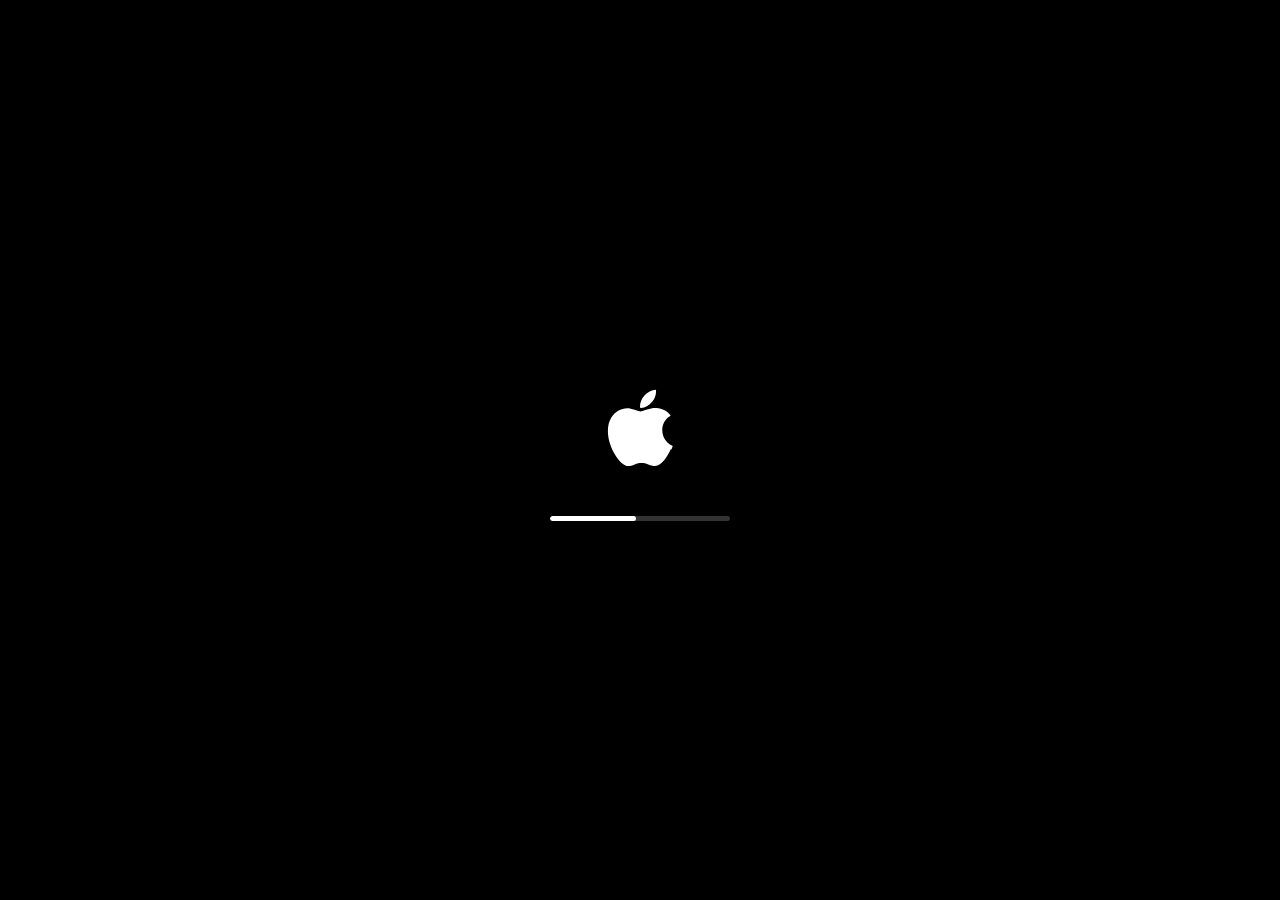
==== commit 232fc1f7: "Site updated: 2026-08-19 22:59:00" ====
--- a/about/index.html
+++ b/about/index.html
@@ -1,627 +1,1252 @@
-<!DOCTYPE html><html lang="zh-CN" data-theme="light"><head><meta charset="UTF-8"><meta http-equiv="X-UA-Compatible" content="IE=edge"><meta name="viewport" content="width=device-width, initial-scale=1.0, user-scalable=no"><title>关于 | Blog</title><meta name="keywords" content="博客"><meta name="author" content="小麦"><meta name="copyright" content="小麦"><meta name="format-detection" content="telephone=no"><meta name="theme-color" content="#f7f9fe"><meta name="mobile-web-app-capable" content="yes"><meta name="apple-touch-fullscreen" content="yes"><meta name="apple-mobile-web-app-title" content="关于"><meta name="application-name" content="关于"><meta name="apple-mobile-web-app-capable" content="yes"><meta name="apple-mobile-web-app-status-bar-style" content="#f7f9fe"><meta property="og:type" content="website"><meta property="og:title" content="关于"><meta property="og:url" content="http://xxmxxs.top/about/index.html"><meta property="og:site_name" content="Blog"><meta property="og:description" content="关于"><meta property="og:locale" content="zh-CN"><meta property="og:image" content="https://bu.dusays.com/2023/04/27/64496e511b09c.jpg"><meta property="article:author" content="小麦"><meta property="article:tag" content="博客"><meta name="twitter:card" content="summary"><meta name="twitter:image" content="https://bu.dusays.com/2023/04/27/64496e511b09c.jpg"><meta name="description" content="关于"><link rel="shortcut icon" href="/favicon.ico"><link rel="canonical" href="http://xxmxxs.top/about/"><link rel="preconnect" href="//cdn.cbd.int"/><link rel="preconnect" href="//busuanzi.ibruce.info"/><meta name="google-site-verification" content="xxx"/><meta name="baidu-site-verification" content="code-xxx"/><meta name="msvalidate.01" content="xxx"/><link rel="stylesheet" href="/css/index.css"><link rel="stylesheet" href="https://cdn.cbd.int/node-snackbar@0.1.16/dist/snackbar.min.css" media="print" onload="this.media='all'"><link rel="stylesheet" href="https://cdn.cbd.int/@fancyapps/ui@6.1.6/dist/fancybox/fancybox.css" media="print" onload="this.media='all'"><link rel="stylesheet" href="https://cdn.cbd.int/hexo-butterfly-swiper-anzhiyu@1.0.4/lib/swiper.min.css" media="print" onload="this.media='all'"><script>const GLOBAL_CONFIG = {
-  linkPageTop: undefined,
-  peoplecanvas: {"enable":true,"img":"https://upload-bbs.miyoushe.com/upload/2024/07/27/125766904/ba62475f396df9de3316a08ed9e65d86_5680958632268053399..png"},
-  postHeadAiDescription: {"enable":true,"gptName":"AnZhiYu","mode":"local","switchBtn":false,"btnLink":"https://afdian.net/item/886a79d4db6711eda42a52540025c377","randomNum":3,"basicWordCount":1000,"key":"xxxx","Referer":"https://xx.xx/"},
-  diytitle: {"enable":true,"leaveTitle":"w(ﾟДﾟ)w 不要走！再看看嘛！","backTitle":"♪(^∇^*)欢迎肥来！"},
-  LA51: undefined,
-  greetingBox: undefined,
-  twikooEnvId: 'https://twikoo.xxmxxs.top/',
-  commentBarrageConfig:undefined,
-  music_page_default: "nav_music",
-  root: '/',
-  preloader: {"source":3},
-  friends_vue_info: undefined,
-  navMusic: true,
-  mainTone: undefined,
-  authorStatus: undefined,
-  algolia: undefined,
-  localSearch: undefined,
-  translate: {"defaultEncoding":2,"translateDelay":0,"msgToTraditionalChinese":"繁","msgToSimplifiedChinese":"简","rightMenuMsgToTraditionalChinese":"转为繁体","rightMenuMsgToSimplifiedChinese":"转为简体"},
-  noticeOutdate: undefined,
-  highlight: {"plugin":"highlight.js","highlightCopy":true,"highlightLang":true,"highlightHeightLimit":330},
-  copy: {
-    success: '复制成功',
-    error: '复制错误',
-    noSupport: '浏览器不支持'
-  },
-  relativeDate: {
-    homepage: false,
-    simplehomepage: true,
-    post: false
-  },
-  runtime: '天',
-  date_suffix: {
-    just: '刚刚',
-    min: '分钟前',
-    hour: '小时前',
-    day: '天前',
-    month: '个月前'
-  },
-  copyright: {"copy":true,"copyrightEbable":false,"limitCount":50,"languages":{"author":"作者: 小麦","link":"链接: ","source":"来源: Blog","info":"著作权归作者所有。商业转载请联系作者获得授权，非商业转载请注明出处。","copySuccess":"复制成功，复制和转载请标注本文地址"}},
-  lightbox: 'fancybox',
-  Snackbar: {"chs_to_cht":"你已切换为繁体","cht_to_chs":"你已切换为简体","day_to_night":"你已切换为深色模式","night_to_day":"你已切换为浅色模式","bgLight":"#425AEF","bgDark":"#1f1f1f","position":"top-center"},
-  source: {
-    justifiedGallery: {
-      js: 'https://cdn.cbd.int/flickr-justified-gallery@2.2.0/dist/fjGallery.min.js',
-      css: 'https://cdn.cbd.int/flickr-justified-gallery@2.2.0/dist/fjGallery.css'
+<!DOCTYPE html>
+<html lang="zh-CN">
+<head>
+  <meta charset="UTF-8">
+  <meta name="viewport" content="width=device-width, initial-scale=1.0">
+  <meta http-equiv="X-UA-Compatible" content="IE=edge">
+  <title>关于 - Blog</title>
+  <meta name="description" content="你是我的眼">
+  <meta name="keywords" content="博客">
+  <meta name="author" content="小麦">
+  <meta name="theme-color" content="#000000">
+
+  <meta property="og:type" content="website">
+  <meta property="og:title" content="关于">
+  <meta property="og:description" content="你是我的眼">
+  <meta property="og:url" content="/about/index.html">
+  <meta property="og:site_name" content="Blog">
+
+  <link rel="icon" href="/images/favicon.png">
+
+  <!-- 样式 -->
+  <link rel="stylesheet" href="/css/style.css">
+  <link rel="stylesheet" href="/css/macos.css">
+  <link rel="stylesheet" href="/css/window.css">
+  <link rel="stylesheet" href="/css/dock.css">
+  <link rel="stylesheet" href="/css/statusbar.css">
+  <link rel="stylesheet" href="/css/desktop.css">
+  <link rel="stylesheet" href="/css/post.css">
+  <link rel="stylesheet" href="/css/animation.css">
+  <link rel="stylesheet" href="/css/widgets.css">
+  <link rel="stylesheet" href="/css/notification.css">
+  <link rel="stylesheet" href="/css/posts-page.css">
+  <link rel="stylesheet" href="/css/pages.css">
+  <link rel="stylesheet" href="/css/boot-screen.css">
+  <link rel="stylesheet" href="/css/about.css">
+
+  <!-- Font Awesome 本地 -->
+  
+  <link rel="stylesheet" href="/lib/fontawesome/css/all.min.css">
+  
+
+  <!-- Fancybox -->
+  
+  <link rel="stylesheet" href="https://cdn.jsdelivr.net/npm/@fancyapps/ui@5.0/dist/fancybox/fancybox.css">
+  
+
+  <!-- Twikoo CSS -->
+  
+  <link rel="stylesheet" href="https://cdn.jsdelivr.net/npm/twikoo@1.6.39/dist/twikoo.css">
+  
+
+  
+<link rel="icon" type="image/svg+xml" href="/images/favicon.svg">
+<link rel="apple-touch-icon" href="/images/favicon.svg">
+
+<meta name="generator" content="Hexo 7.3.0"></head>
+<body class="macos-body ">
+  <!-- 苹果开机动画 -->
+  
+  <div class="boot-screen" id="bootScreen">
+    <div class="boot-apple-logo">
+      <svg viewBox="0 0 170 170" xmlns="http://www.w3.org/2000/svg">
+        <path d="M150.37 130.25c-2.45 5.66-5.35 10.87-8.71 15.66-4.58 6.53-8.33 11.05-11.22 13.56-4.48 4.12-9.28 6.23-14.42 6.35-3.69 0-8.14-1.05-13.32-3.18-5.2-2.12-9.98-3.17-14.35-3.17-4.58 0-9.5 1.05-14.76 3.17-5.27 2.13-9.51 3.24-12.74 3.35-4.93.21-9.84-1.96-14.75-6.52-3.13-2.73-7.04-7.41-11.72-14.04-5.03-7.08-9.17-15.29-12.41-24.65-3.47-10.11-5.21-19.9-5.21-29.38 0-10.86 2.35-20.23 7.05-28.08 3.69-6.31 8.6-11.27 14.75-14.86 6.14-3.6 12.79-5.46 19.95-5.58 3.92 0 9.03 1.21 15.32 3.59 6.3 2.39 10.44 3.6 12.43 3.6 1.33 0 5.89-1.42 13.67-4.24 7.33-2.61 13.83-3.71 19.5-3.29 13.63 1.01 23.87 6.47 30.7 16.37-12.06 7.38-18.01 17.73-17.84 31.03.23 10.33 3.86 18.92 10.89 25.74 3.34 3.28 7.14 5.81 11.41 7.57-.9 2.61-1.85 5.11-2.86 7.51zM119.11 7.24c0 8.1-2.96 15.67-8.86 22.67-7.12 8.32-15.73 13.13-25.07 12.28a25.22 25.22 0 0 1-.19-3.07c0-7.78 3.39-16.14 9.4-22.96 3-3.43 6.82-6.29 11.45-8.58 4.62-2.29 8.99-3.49 13.1-3.61.12 1.07.17 2.15.17 3.27z"/>
+      </svg>
+    </div>
+    <div class="boot-progress-wrap">
+      <div class="boot-progress-bar" id="bootProgressBar"></div>
+    </div>
+  </div>
+  
+
+  <!-- 状态栏 -->
+  <div class="macos-statusbar" id="statusbar">
+  <div class="statusbar-left">
+    <div class="statusbar-item apple-logo">
+      <i class="fab fa-apple"></i>
+    </div>
+    <div class="statusbar-item app-name">
+      <span id="currentAppName">Blog</span>
+    </div>
+    <div class="statusbar-item">文件</div>
+    <div class="statusbar-item">编辑</div>
+    <div class="statusbar-item">显示</div>
+    <div class="statusbar-item">前往</div>
+    <div class="statusbar-item">窗口</div>
+    <div class="statusbar-item">帮助</div>
+  </div>
+  <div class="statusbar-right">
+    
+    <div class="statusbar-item statusbar-icon" id="searchTrigger" title="搜索">
+      <i class="fas fa-search"></i>
+    </div>
+    
+    
+    <div class="statusbar-item statusbar-icon" title="访客数">
+      <i class="fas fa-users"></i>
+      <span id="busuanzi_value_site_uv">--</span>
+    </div>
+    
+    
+    <div class="statusbar-item statusbar-icon" title="访问量">
+      <i class="fas fa-eye"></i>
+      <span id="busuanzi_value_site_pv">--</span>
+    </div>
+    
+    
+    <div class="statusbar-item statusbar-icon" title="Wi-Fi">
+      <i class="fas fa-wifi"></i>
+    </div>
+    
+    
+    <div class="statusbar-item statusbar-icon battery" title="电池">
+      <i class="fas fa-battery-full"></i>
+      <span class="battery-text">100%</span>
+    </div>
+    
+    
+    <div class="statusbar-item statusbar-date" id="statusbarDate">
+      <span id="statusbarWeekday">周一</span>
+      <span id="statusbarMonthDay">8月17日</span>
+    </div>
+    
+    
+    <div class="statusbar-item statusbar-time" id="statusbarTime">
+      <span id="statusbarClock">00:00</span>
+    </div>
+    
+  </div>
+</div>
+
+
+  <!-- 右上角通知 -->
+  
+  <div class="notification-center" id="notificationCenter">
+  <div class="notification-item" id="greetingNotification">
+    <div class="notification-app-icon">
+      <i class="fas fa-comment-dots"></i>
+    </div>
+    <div class="notification-body">
+      <div class="notification-header">
+        <span class="notification-app-name" id="notificationAppName">博客小助手</span>
+        <span class="notification-time" id="notificationTime">现在</span>
+      </div>
+      <div class="notification-title" id="notificationTitle">温馨提示</div>
+      <div class="notification-message" id="notificationMessage">欢迎回来~</div>
+    </div>
+    <button class="notification-close-btn" id="notificationClose" aria-label="关闭通知">
+      <i class="fas fa-times"></i>
+    </button>
+  </div>
+</div>
+
+  
+
+  <!-- 桌面区域 -->
+  <main class="macos-desktop" id="desktop" style="background-image: url('/images/wallpaper.jpg');">
+
+    <!-- 左侧小组件 (首页或所有页面都显示) -->
+    
+    <aside class="desktop-widgets left">
+      
+  
+
+    
+    <div class="widget profile-widget">
+      <div class="widget-content">
+        <div class="profile-avatar">
+          
+          
+          <img src="https://picui.ogmua.cn/s1/2026/08/12/6a7c903851a45.webp" alt="avatar" class="profile-avatar-img" onerror="this.style.display='none';this.nextElementSibling.style.display='flex'">
+          
+          <div class="avatar-fallback" style="display:none;">
+            <i class="fas fa-user"></i>
+          </div>
+        </div>
+        <h3 class="profile-name">小麦</h3>
+        <p class="profile-signature">坚定信念,勇往直前</p>
+        <div class="profile-stats">
+          <div class="profile-stat">
+            <span class="profile-stat-num">1</span>
+            <span class="profile-stat-label">文章</span>
+          </div>
+          <div class="profile-stat">
+            <span class="profile-stat-num">0</span>
+            <span class="profile-stat-label">分类</span>
+          </div>
+          <div class="profile-stat">
+            <span class="profile-stat-num">0</span>
+            <span class="profile-stat-label">标签</span>
+          </div>
+        </div>
+        
+        
+      </div>
+    </div>
+    
+
+    
+
+    
+
+    
+
+    
+
+    
+
+  
+
+    
+
+    
+    <div class="widget hot-search-widget">
+      <div class="widget-title">
+        <i class="fas fa-fire"></i>
+        <span>微博热搜</span>
+        <span class="hot-search-loading" id="hotSearchLoading"><i class="fas fa-spinner fa-spin"></i></span>
+      </div>
+      <div class="widget-content">
+        <ul class="hot-search-list" id="hotSearchList">
+          <li class="hot-search-empty">加载中...</li>
+        </ul>
+      </div>
+    </div>
+    
+
+    
+
+    
+
+    
+
+    
+
+  
+
+    
+
+    
+
+    
+    <div class="widget recent-posts-widget">
+      <div class="widget-title"><i class="fas fa-clock-rotate-left"></i> 最近文章</div>
+      <div class="widget-content">
+        <ul class="recent-list">
+          
+          <li>
+            <a href="/posts/1.html">
+              <i class="fas fa-file-alt"></i>
+              <span>Hello World</span>
+            </a>
+          </li>
+          
+        </ul>
+      </div>
+    </div>
+    
+
+    
+
+    
+
+    
+
+  
+
+    
+
+    
+
+    
+
+    
+
+    
+
+    
+
+  
+
+    
+
+    
+
+    
+
+    
+
+    
+
+    
+
+  
+
+    
+
+    
+
+    
+
+    
+
+    
+
+    
+    <div class="widget archive-widget">
+      <div class="widget-title"><i class="fas fa-box-archive"></i> 归档</div>
+      <div class="widget-content">
+        <a href="/archives/" class="archive-link">
+          <i class="fas fa-archive"></i>
+          <span>全部文章</span>
+          <span class="count">1</span>
+        </a>
+      </div>
+    </div>
+    
+
+  
+
+
+    </aside>
+    
+
+    <!-- 主内容窗口 -->
+    <div class="window-container " id="windowContainer">
+      <article class="macos-window about-window active">
+  <div class="window-titlebar">
+    <div class="traffic-lights">
+      <span class="traffic-light close" data-action="close"></span>
+      <span class="traffic-light minimize" data-action="minimize"></span>
+      <span class="traffic-light maximize" data-action="maximize"></span>
+    </div>
+    <div class="window-title">
+      <i class="fas fa-user-circle"></i>
+      <span>关于我</span>
+    </div>
+  </div>
+
+  <div class="window-content about-content">
+    
+      
+
+      <!-- 1. 顶部：头像 + 名字 + 描述 + 技能标签 -->
+      <section class="ab-hero">
+        <div class="ab-hero-left">
+          <div class="ab-avatar">
+            <img src="https://picui.ogmua.cn/s1/2026/08/12/6a7c903851a45.webp" alt="avatar" onerror="this.style.display='none';this.nextElementSibling.style.display='flex'">
+            <div class="avatar-fallback" style="display:none;"><i class="fas fa-user"></i></div>
+          </div>
+          
+          <div class="ab-subtitle">坚守本心,奔赴热爱</div>
+          
+        </div>
+        <div class="ab-hero-right">
+          <h1 class="ab-name">舒腾琳</h1>
+          <p class="ab-desc">是一名 前端工程师、学生、独立开发者、博主</p>
+          
+          <div class="ab-skills">
+            
+            <span class="ab-skill">🤖️ 数码科技爱好者</span>
+            
+            <span class="ab-skill">🔍 分享与热心帮助</span>
+            
+            <span class="ab-skill">🏠 智能家居小能手</span>
+            
+            <span class="ab-skill">🔨 设计开发一条龙</span>
+            
+            
+            <span class="ab-skill">专修交互与设计 🤝</span>
+            
+            <span class="ab-skill">脚踏实地行动派 🏃</span>
+            
+            <span class="ab-skill">团队小组发动机 🧱</span>
+            
+            <span class="ab-skill">壮汉人狠话不多 💢</span>
+            
+          </div>
+          
+        </div>
+      </section>
+
+      <!-- 2. 站点关于 -->
+      
+      <section class="ab-block ab-site">
+        <div class="ab-label">追求</div>
+        <h2 class="ab-site-title">
+          <span class="ab-site-small">源于</span>
+          <span class="ab-site-main">热爱而去 感受</span>
+        </h2>
+        
+        <div class="ab-words">
+          
+          <span class="ab-word" style="animation-delay: 0s">学习</span>
+          
+          <span class="ab-word" style="animation-delay: 0.12s">生活</span>
+          
+          <span class="ab-word" style="animation-delay: 0.24s">程序</span>
+          
+          <span class="ab-word" style="animation-delay: 0.36s">体验</span>
+          
+        </div>
+        
+      </section>
+      
+
+      <!-- 3. Hello -->
+      
+      <section class="ab-block ab-hello">
+        <h2 class="ab-hello-text">Hello there!</h2>
+      </section>
+      
+
+      <!-- 4. 技能 -->
+      
+      <section class="ab-block ab-skills-section">
+        <div class="ab-label">Like</div>
+        <h2 class="ab-title">Apple</h2>
+      </section>
+      
+
+      <!-- 5. 生涯 -->
+      
+      <section class="ab-block ab-careers">
+        <div class="ab-label">生涯</div>
+        <h2 class="ab-title">无限进步</h2>
+        
+        <div class="ab-timeline">
+          
+          <div class="ab-timeline-item" style="animation-delay: 0s">
+            <div class="ab-timeline-dot" style="background: #357ef5;"></div>
+            <div class="ab-timeline-content">EDU,无业游民78</div>
+          </div>
+          
+        </div>
+        
+        
+        <div class="ab-img">
+          <img src="https://picui.ogmua.cn/s1/2026/08/12/6a7c8d5266165.webp" alt="career">
+        </div>
+        
+      </section>
+      
+
+      <!-- 6. 统计 -->
+      
+      <section class="ab-block ab-stat">
+        <a href="/archives" class="ab-stat-btn">
+          <span>文章隧道</span>
+          <i class="fas fa-arrow-right"></i>
+        </a>
+        
+        <div class="ab-img">
+          <img src="https://picui.ogmua.cn/s1/2026/08/12/6a7c8b76b1582.webp" alt="statistic">
+        </div>
+        
+      </section>
+      
+
+      <!-- 7. 地图 -->
+      
+      <section class="ab-block ab-map">
+        <div class="ab-map-bg" style="background-image: url('https://picui.ogmua.cn/s1/2026/08/12/6a7c80e278f82.webp');">
+          <div class="ab-map-inner">
+            <div class="ab-map-label">我现在住在</div>
+            <h2 class="ab-map-place">中国，宁波市</h2>
+          </div>
+        </div>
+      </section>
+      
+
+      <!-- 8. 个人信息 -->
+      
+      <section class="ab-block ab-info">
+        <div class="ab-info-grid">
+          <div class="ab-info-card">
+            <div class="ab-info-label">生于</div>
+            <div class="ab-info-value">2012</div>
+          </div>
+          <div class="ab-info-card">
+            <div class="ab-info-label">奉港中学</div>
+            <div class="ab-info-value">无业游民</div>
+          </div>
+          <div class="ab-info-card">
+            <div class="ab-info-label">现在职业</div>
+            <div class="ab-info-value">初三学生👨‍🎓</div>
+          </div>
+        </div>
+      </section>
+      
+
+      <!-- 9. 性格 -->
+      
+      <section class="ab-block ab-personality">
+        <div class="ab-personality-card">
+          
+          <div class="ab-personality-photo">
+            <img src="https://bu.dusays.com/2023/07/05/64a4c63495ac5.jpg" alt="photo">
+          </div>
+          
+          <div class="ab-personality-body">
+            <div class="ab-personality-name">执政官</div>
+            <div class="ab-personality-type">ESFJ-A</div>
+            
+            <img src="https://npm.elemecdn.com/anzhiyu-blog@2.0.8/img/svg/ESFJ-A.svg" alt="" class="ab-personality-badge">
+            
+            
+            <a href="https://www.16personalities.com/ch/esfj-%E4%BA%BA%E6%A0%BC" target="_blank" rel="noopener" class="ab-personality-link">
+              在 16personalities 了解更多 <i class="fas fa-external-link-alt"></i>
+            </a>
+            
+          </div>
+        </div>
+      </section>
+      
+
+      <!-- 10. 座右铭 + 特长 -->
+      <div class="ab-two-col">
+        
+        <section class="ab-block ab-quote">
+          <div class="ab-label">座右铭</div>
+          <div class="ab-quote-text">
+            <span class="ab-quote-top">你是</span>
+            
+            <span class="ab-quote-bottom">我的眼。</span>
+            
+          </div>
+        </section>
+        
+        
+        <section class="ab-block ab-buff">
+          <div class="ab-label">特长</div>
+          <div class="ab-buff-text">
+            <span class="ab-buff-top">脑回路新奇的 酸菜鱼</span>
+            <span class="ab-buff-bottom">二次元指数 0</span>
+          </div>
+        </section>
+        
+      </div>
+
+      <!-- 11. 游戏 -->
+      
+      <section class="ab-block ab-game">
+        <div class="ab-cover-bg" style="background-image: url('https://picui.ogmua.cn/s1/2026/08/12/6a7c8a794920f.webp');">
+          <div class="ab-cover-inner">
+            <div class="ab-label light">爱好游戏</div>
+            <h2 class="ab-cover-title">三角洲</h2>
+            
+            <div class="ab-cover-sub">UID: 81968270474496714554</div>
+            
+          </div>
+        </div>
+      </section>
+      
+
+      <!-- 12. 追番 -->
+      
+      <section class="ab-block ab-comic">
+        <div class="ab-label">爱好电影</div>
+        <h2 class="ab-title">电影</h2>
+        
+        <div class="ab-comic-grid">
+          
+          <a href="https://www.bilibili.com/video/av62677064?t=1.2" class="ab-comic-card" target="_blank" rel="noopener" style="animation-delay: 0s">
+            
+            <div class="ab-comic-cover"><img src="https://picui.ogmua.cn/s1/2026/08/12/6a7c878386507.webp" alt="肖申克的救赎"></div>
+            
+            <div class="ab-comic-name">肖申克的救赎</div>
+          </a>
+          
+          <a href="https://www.bilibili.com/bangumi/media/md28229899/?spm_id_from=666.25.b_6d656469615f6d6f64756c65.1" class="ab-comic-card" target="_blank" rel="noopener" style="animation-delay: 0.08s">
+            
+            <div class="ab-comic-cover"><img src="https://picui.ogmua.cn/s1/2026/08/12/6a7c87e28bb6f.webp" alt="四渡"></div>
+            
+            <div class="ab-comic-name">四渡</div>
+          </a>
+          
+          <a href="https://www.bilibili.com/video/av867288412?t=0.8" class="ab-comic-card" target="_blank" rel="noopener" style="animation-delay: 0.16s">
+            
+            <div class="ab-comic-cover"><img src="https://picui.ogmua.cn/s1/2026/08/12/6a7c8717b2abe.webp" alt="流浪地球2"></div>
+            
+            <div class="ab-comic-name">流浪地球2</div>
+          </a>
+          
+          <a href="https://www.bilibili.com/video/av328089040?t=0.7" class="ab-comic-card" target="_blank" rel="noopener" style="animation-delay: 0.24s">
+            
+            <div class="ab-comic-cover"><img src="https://picui.ogmua.cn/s1/2026/08/12/6a7c85ff4b82a.webp" alt="绿皮书"></div>
+            
+            <div class="ab-comic-name">绿皮书</div>
+          </a>
+          
+          <a href="https://www.bilibili.com/video/av31270285?t=1.7" class="ab-comic-card" target="_blank" rel="noopener" style="animation-delay: 0.32s">
+            
+            <div class="ab-comic-cover"><img src="https://picui.ogmua.cn/s1/2026/08/12/6a7c865e4c56e.webp" alt="阿甘正传"></div>
+            
+            <div class="ab-comic-name">阿甘正传</div>
+          </a>
+          
+        </div>
+        
+      </section>
+      
+
+      <!-- 12.5 打赏列表 -->
+      
+
+      <!-- 13. 关注 + 音乐 -->
+      <div class="ab-two-col">
+        
+        <section class="ab-block ab-like">
+          <div class="ab-cover-bg small" style="background-image: url('https://bu.dusays.com/2022/12/06/638f5f05ce1f7.jpg');">
+            <div class="ab-cover-inner">
+              <div class="ab-label light">关注偏好</div>
+              <h3 class="ab-cover-title-sm">数码科技</h3>
+              <div class="ab-cover-sub">手机、电脑软硬件</div>
+            </div>
+          </div>
+        </section>
+        
+        
+        <section class="ab-block ab-music">
+          <div class="ab-cover-bg small" style="background-image: url('https://p2.music.126.net/Mrg1i7DwcwjWBvQPIMt_Mg==/79164837213438.jpg');">
+            <div class="ab-cover-inner">
+              <div class="ab-label light">音乐偏好</div>
+              <h3 class="ab-cover-title-sm">摇滚、民谣、华语流行</h3>
+              
+              <a href="/music" target="_blank" rel="noopener" class="ab-music-btn">
+                一起听 <i class="fas fa-music"></i>
+              </a>
+              
+            </div>
+          </div>
+        </section>
+        
+      </div>
+
+    
+
+    <!-- 打赏区域 -->
+    
+    
+      
+    <section class="ab-reward-cute">
+      <div class="ab-reward-cute-header">
+        <div class="ab-reward-cute-icon">🧋</div>
+        <h3 class="ab-reward-cute-title">请我喝杯奶茶吧~ (๑•̀ㅂ•́)و✧</h3>
+        <p class="ab-reward-cute-subtitle">你的支持是我更新的最大动力！</p>
+      </div>
+      <div class="ab-reward-cute-codes">
+        
+        <div class="ab-reward-cute-card wechat">
+          <div class="ab-reward-cute-img">
+            <img src="https://picui.ogmua.cn/s1/2026/08/19/6a85b15d7b5b8.webp" alt="微信打赏" loading="lazy">
+          </div>
+          <div class="ab-reward-cute-name">
+            <i class="fab fa-weixin"></i> 微信打赏
+          </div>
+        </div>
+        
+        
+        <div class="ab-reward-cute-card alipay">
+          <div class="ab-reward-cute-img">
+            <img src="https://picui.ogmua.cn/s1/2026/08/19/6a85b1a36be32.webp" alt="支付宝打赏" loading="lazy">
+          </div>
+          <div class="ab-reward-cute-name">
+            <i class="fab fa-alipay"></i> 支付宝打赏
+          </div>
+        </div>
+        
+      </div>
+      <div class="ab-reward-cute-footer">
+        <span class="ab-reward-cute-heart">💕</span>
+        <span>感谢每一位支持我的小伙伴~</span>
+        <span class="ab-reward-cute-heart">💕</span>
+      </div>
+    </section>
+    
+
+    <!-- 评论区 -->
+    
+    <section class="post-comments">
+      <h3 class="comments-title"><i class="fas fa-comments"></i> 留言</h3>
+      
+      <div id="tcomment"></div>
+      
+    </section>
+    
+  </div>
+</article>
+
+    </div>
+
+  </main>
+
+  <!-- Dock 栏 -->
+  <div class="macos-dock-wrapper">
+  <div class="macos-dock" id="dock">
+    <div class="dock-items">
+      
+        
+          
+          <div class="dock-item " data-link="/posts/">
+            <div class="dock-icon">
+              
+              <i class="fas fa-file-alt"></i>
+            </div>
+            <span class="dock-tooltip">文章</span>
+            
+          </div>
+        
+          
+          <div class="dock-item " data-link="/link/">
+            <div class="dock-icon">
+              
+              <i class="fas fa-link" style="color: #26A69A;"></i>
+            </div>
+            <span class="dock-tooltip">友链</span>
+            
+          </div>
+        
+          
+          <div class="dock-item " data-link="/equipment/">
+            <div class="dock-icon">
+              
+              <i class="fas fa-laptop-code" style="color: #5C6BC0;"></i>
+            </div>
+            <span class="dock-tooltip">装备</span>
+            
+          </div>
+        
+          
+          <div class="dock-item " data-link="/music/">
+            <div class="dock-icon">
+              
+              <i class="fas fa-music" style="color: #EC407A;"></i>
+            </div>
+            <span class="dock-tooltip">音乐</span>
+            
+          </div>
+        
+          
+          <div class="dock-item active" data-link="/about/">
+            <div class="dock-icon">
+              
+              <i class="fas fa-user-circle" style="color: #66BB6A;"></i>
+            </div>
+            <span class="dock-tooltip">关于</span>
+            <span class="dock-indicator"></span>
+          </div>
+        
+      
+      <div class="dock-divider"></div>
+      
+      <div class="dock-divider"></div>
+      
+      
+      <div class="dock-item trash-item">
+        <div class="dock-icon">
+          <i class="fas fa-trash-alt" style="color: #9E9E9E;"></i>
+        </div>
+        <span class="dock-tooltip">废纸篓</span>
+      </div>
+      
+    </div>
+  </div>
+</div>
+
+
+  <!-- 音乐悬浮球 -->
+  
+
+<!-- 音乐悬浮球 -->
+<div class="music-ball bottom-right" id="musicBall">
+  <!-- 悬浮球按钮 -->
+  <div class="music-ball-btn" id="musicBallBtn">
+    <div class="music-ball-disc" id="musicBallDisc">
+      <img src="data:image/svg+xml,%3Csvg xmlns='http://www.w3.org/2000/svg' viewBox='0 0 100 100'%3E%3Ccircle cx='50' cy='50' r='50' fill='%23333'/%3E%3C/svg%3E" alt="cover" id="musicBallCover" class="music-ball-cover">
+      <div class="music-ball-center"></div>
+    </div>
+    <div class="music-ball-ring"></div>
+    <i class="fas fa-music music-ball-icon"></i>
+  </div>
+
+  <!-- 展开面板 -->
+  <div class="music-ball-panel" id="musicBallPanel">
+    <div class="music-ball-header">
+      <div class="music-ball-cover-large">
+        <img src="data:image/svg+xml,%3Csvg xmlns='http://www.w3.org/2000/svg' viewBox='0 0 100 100'%3E%3Ccircle cx='50' cy='50' r='50' fill='%23333'/%3E%3C/svg%3E" alt="cover" id="musicBallCoverLarge">
+      </div>
+      <div class="music-ball-info">
+        <div class="music-ball-title" id="musicBallTitle">加载中...</div>
+        <div class="music-ball-artist" id="musicBallArtist">--</div>
+        <div class="music-ball-progress" id="musicBallProgress">
+          <div class="music-ball-progress-bar" id="musicBallProgressBar"></div>
+        </div>
+        <div class="music-ball-time">
+          <span id="musicBallCurrent">00:00</span>
+          <span id="musicBallDuration">00:00</span>
+        </div>
+      </div>
+    </div>
+
+    <!-- 控制按钮 -->
+    <div class="music-ball-controls">
+      <button class="music-ball-ctrl" id="musicBallPrev" title="上一首">
+        <i class="fas fa-step-backward"></i>
+      </button>
+      <button class="music-ball-ctrl music-ball-play" id="musicBallPlay" title="播放/暂停">
+        <i class="fas fa-play" id="musicBallPlayIcon"></i>
+      </button>
+      <button class="music-ball-ctrl" id="musicBallNext" title="下一首">
+        <i class="fas fa-step-forward"></i>
+      </button>
+      <button class="music-ball-ctrl" id="musicBallVolume" title="音量">
+        <i class="fas fa-volume-up"></i>
+      </button>
+      <div class="music-ball-volume-slider" id="musicBallVolumeSlider">
+        <input type="range" min="0" max="100" value="70" id="musicBallVolumeInput">
+      </div>
+    </div>
+  </div>
+
+  <!-- 隐藏的 Aplayer 容器 -->
+  <div id="musicBallAplayer" style="display:none;"></div>
+</div>
+
+<style>
+.music-ball {
+  position: fixed;
+  z-index: 9999;
+  --mb-theme: #667eea;
+  --mb-rotate: 20s;
+}
+.music-ball.bottom-right { bottom: 96px; right: 20px; }
+.music-ball.bottom-left { bottom: 96px; left: 20px; }
+
+.music-ball-btn {
+  width: 52px;
+  height: 52px;
+  border-radius: 50%;
+  background: linear-gradient(135deg, var(--mb-theme), #764ba2);
+  display: flex;
+  align-items: center;
+  justify-content: center;
+  cursor: pointer;
+  box-shadow: 0 4px 20px rgba(102,126,234,0.4);
+  position: relative;
+  transition: transform 0.3s cubic-bezier(0.34,1.56,0.64,1);
+}
+.music-ball-btn:hover { transform: scale(1.1); }
+.music-ball-disc {
+  width: 40px; height: 40px;
+  border-radius: 50%;
+  overflow: hidden;
+  position: relative;
+  background: #1a1a1a;
+}
+.music-ball.playing .music-ball-disc {
+  animation: musicBallRotate var(--mb-rotate) linear infinite;
+}
+@keyframes musicBallRotate { to { transform: rotate(360deg); } }
+.music-ball-cover { width: 100%; height: 100%; object-fit: cover; }
+.music-ball-center {
+  position: absolute; top: 50%; left: 50%;
+  transform: translate(-50%,-50%);
+  width: 10px; height: 10px;
+  border-radius: 50%; background: #fff; border: 2px solid #333;
+}
+.music-ball-icon {
+  position: absolute; color: #fff; font-size: 14px;
+  opacity: 0; transition: opacity 0.3s;
+}
+.music-ball-btn:hover .music-ball-icon { opacity: 1; }
+
+.music-ball-panel {
+  position: absolute; bottom: 64px; right: 0;
+  width: 300px;
+  background: rgba(255,255,255,0.92);
+  backdrop-filter: blur(30px) saturate(180%);
+  -webkit-backdrop-filter: blur(30px) saturate(180%);
+  border-radius: 16px;
+  box-shadow: 0 10px 40px rgba(0,0,0,0.2);
+  padding: 16px;
+  opacity: 0; visibility: hidden;
+  transform: translateY(10px) scale(0.95);
+  transition: all 0.3s cubic-bezier(0.34,1.56,0.64,1);
+  transform-origin: bottom right;
+}
+.music-ball.bottom-left .music-ball-panel {
+  right: auto; left: 0; transform-origin: bottom left;
+}
+.music-ball.open .music-ball-panel {
+  opacity: 1; visibility: visible;
+  transform: translateY(0) scale(1);
+}
+.music-ball-header { display: flex; gap: 12px; margin-bottom: 14px; }
+.music-ball-cover-large {
+  width: 72px; height: 72px;
+  border-radius: 12px; overflow: hidden;
+  flex-shrink: 0; background: #f0f0f0;
+}
+.music-ball.playing .music-ball-cover-large {
+  animation: musicBallRotate 20s linear infinite;
+  border-radius: 50%;
+}
+.music-ball-cover-large img { width: 100%; height: 100%; object-fit: cover; }
+.music-ball-info { flex: 1; min-width: 0; display: flex; flex-direction: column; justify-content: center; }
+.music-ball-title {
+  font-size: 14px; font-weight: 600; color: #1d1d1f;
+  white-space: nowrap; overflow: hidden; text-overflow: ellipsis;
+  margin-bottom: 4px;
+}
+.music-ball-artist { font-size: 12px; color: #86868b; margin-bottom: 8px; }
+.music-ball-progress {
+  height: 4px; background: #e5e5ea; border-radius: 2px;
+  overflow: hidden; cursor: pointer; margin-bottom: 4px;
+}
+.music-ball-progress-bar {
+  height: 100%; width: 0%;
+  background: linear-gradient(90deg, var(--mb-theme), #764ba2);
+  border-radius: 2px; transition: width 0.1s linear;
+}
+.music-ball-time {
+  display: flex; justify-content: space-between;
+  font-size: 10px; color: #86868b;
+}
+.music-ball-controls {
+  display: flex; align-items: center; justify-content: center;
+  gap: 14px; position: relative;
+}
+.music-ball-ctrl {
+  width: 34px; height: 34px; border-radius: 50%;
+  border: none; background: #f5f5f7; color: #1d1d1f;
+  cursor: pointer; display: flex; align-items: center; justify-content: center;
+  transition: all 0.2s; font-size: 13px;
+}
+.music-ball-ctrl:hover { background: #e8e8ed; transform: scale(1.1); }
+.music-ball-play {
+  width: 42px; height: 42px;
+  background: linear-gradient(135deg, var(--mb-theme), #764ba2);
+  color: #fff; font-size: 15px;
+}
+.music-ball-volume-slider {
+  position: absolute; bottom: 48px; right: 0;
+  background: #fff; padding: 10px; border-radius: 8px;
+  box-shadow: 0 4px 16px rgba(0,0,0,0.15);
+  opacity: 0; visibility: hidden; transition: all 0.2s;
+}
+.music-ball-volume-slider.show { opacity: 1; visibility: visible; }
+.music-ball-volume-slider input { width: 80px; }
+@media (max-width: 640px) { .music-ball-panel { width: 260px; } }
+</style>
+
+<script>
+(function() {
+  var ball = document.getElementById('musicBall');
+  var btn = document.getElementById('musicBallBtn');
+  if (!ball || !btn) return;
+
+  var ap = null;
+  var playlist = [];
+  var currentIndex = 0;
+  var audio = new Audio();
+  var isPlaying = false;
+  var inited = false;
+
+  // 切换面板
+  btn.addEventListener('click', function(e) {
+    e.stopPropagation();
+    ball.classList.toggle('open');
+    if (ball.classList.contains('open') && !inited) {
+      inited = true;
+      loadPlayer();
     }
-  },
-  isPhotoFigcaption: false,
-  islazyload: true,
-  isAnchor: false,
-  shortcutKey: undefined,
-  autoDarkmode: true
-}</script><script id="config-diff">var GLOBAL_CONFIG_SITE = {
-  configTitle: 'Blog',
-  title: '关于',
-  postAI: '',
-  pageFillDescription: '关于',
-  isPost: false,
-  isHome: false,
-  isHighlightShrink: false,
-  isToc: false,
-  postUpdate: '2026-08-12 17:05:39',
-  postMainColor: '',
-}</script><noscript><style type="text/css">
-  #nav {
-    opacity: 1
+  });
+
+  // 点击外部关闭
+  document.addEventListener('click', function(e) {
+    if (!ball.contains(e.target)) ball.classList.remove('open');
+  });
+
+  function loadPlayer() {
+    // 加载 Aplayer CSS
+    if (!document.getElementById('aplayer-css')) {
+      var link = document.createElement('link');
+      link.id = 'aplayer-css';
+      link.rel = 'stylesheet';
+      link.href = 'https://cdn.jsdelivr.net/npm/aplayer@1.10.1/dist/APlayer.min.css';
+      document.head.appendChild(link);
+    }
+    // 加载 Aplayer JS
+    loadScript('https://cdn.jsdelivr.net/npm/aplayer@1.10.1/dist/APlayer.min.js', function() {
+      loadScript('https://cdn.jsdelivr.net/npm/meting@2.0.1/dist/Meting.min.js', function() {
+        initAplayer();
+      });
+    });
   }
-  .justified-gallery img {
-    opacity: 1
+
+  function initAplayer() {
+    ap = new APlayer({
+      container: document.getElementById('musicBallAplayer'),
+      mini: false,
+      autoplay: false,
+      theme: '#667eea',
+      loop: 'all',
+      order: 'list',
+      preload: 'auto',
+      volume: 0.7,
+      mutex: true,
+      listFolded: true,
+      lrcType: 0,
+      audio: []
+    });
+
+    // 用 MetingJS 获取歌单
+    if (typeof Meting !== 'undefined') {
+      var meting = new Meting({
+        server: 'netease',
+        type: 'playlist',
+        id: '8152976493'
+      });
+      meting.fetch().then(function(data) {
+        if (data && data.length) {
+          playlist = data;
+          ap.list.add(data);
+          updateSongInfo(data[0]);
+        } else {
+          document.getElementById('musicBallTitle').textContent = '歌单为空';
+        }
+      }).catch(function(err) {
+        console.error('Meting fetch error:', err);
+        document.getElementById('musicBallTitle').textContent = '加载失败，请检查歌单ID';
+      });
+    }
+
+    // 事件
+    ap.on('play', function() {
+      isPlaying = true;
+      ball.classList.add('playing');
+      document.getElementById('musicBallPlayIcon').className = 'fas fa-pause';
+    });
+    ap.on('pause', function() {
+      isPlaying = false;
+      ball.classList.remove('playing');
+      document.getElementById('musicBallPlayIcon').className = 'fas fa-play';
+    });
+    ap.on('timeupdate', function() {
+      var cur = ap.audio.currentTime;
+      var dur = ap.audio.duration || 0;
+      document.getElementById('musicBallProgressBar').style.width = (dur ? (cur/dur*100) : 0) + '%';
+      document.getElementById('musicBallCurrent').textContent = formatTime(cur);
+      document.getElementById('musicBallDuration').textContent = formatTime(dur);
+    });
+    ap.on('switch', function() {
+      if (ap.list.audios[ap.index]) updateSongInfo(ap.list.audios[ap.index]);
+    });
+
+    // 控制按钮
+    document.getElementById('musicBallPlay').addEventListener('click', function(e) {
+      e.stopPropagation();
+      ap.toggle();
+    });
+    document.getElementById('musicBallPrev').addEventListener('click', function(e) {
+      e.stopPropagation();
+      ap.skipBack();
+    });
+    document.getElementById('musicBallNext').addEventListener('click', function(e) {
+      e.stopPropagation();
+      ap.skipForward();
+    });
+
+    // 进度条
+    document.getElementById('musicBallProgress').addEventListener('click', function(e) {
+      e.stopPropagation();
+      var rect = this.getBoundingClientRect();
+      var percent = (e.clientX - rect.left) / rect.width;
+      if (ap.audio.duration) ap.seek(percent * ap.audio.duration);
+    });
+
+    // 音量
+    var volBtn = document.getElementById('musicBallVolume');
+    var volSlider = document.getElementById('musicBallVolumeSlider');
+    var volInput = document.getElementById('musicBallVolumeInput');
+    volBtn.addEventListener('click', function(e) {
+      e.stopPropagation();
+      volSlider.classList.toggle('show');
+    });
+    volInput.addEventListener('input', function() {
+      ap.volume(this.value / 100);
+    });
   }
 
-  #recent-posts time,
-  #post-meta time {
-    display: inline !important
-  }
-</style></noscript><script>(win=>{
-      win.saveToLocal = {
-        set: (key, value, ttl) => {
-          if (ttl === 0) return
-          const now = Date.now()
-          const expiry = now + ttl * 86400000
-          const item = {
-            value,
-            expiry
-          }
-          localStorage.setItem(key, JSON.stringify(item))
-        },
-      
-        get: key => {
-          const itemStr = localStorage.getItem(key)
-      
-          if (!itemStr) {
-            return undefined
-          }
-          const item = JSON.parse(itemStr)
-          const now = Date.now()
-      
-          if (now > item.expiry) {
-            localStorage.removeItem(key)
-            return undefined
-          }
-          return item.value
-        }
-      }
-    
-      win.getScript = (url, attr = {}) => new Promise((resolve, reject) => {
-        const script = document.createElement('script')
-        script.src = url
-        script.async = true
-        script.onerror = reject
-        script.onload = script.onreadystatechange = function() {
-          const loadState = this.readyState
-          if (loadState && loadState !== 'loaded' && loadState !== 'complete') return
-          script.onload = script.onreadystatechange = null
-          resolve()
-        }
-
-        Object.keys(attr).forEach(key => {
-          script.setAttribute(key, attr[key])
-        })
-
-        document.head.appendChild(script)
-      })
-    
-      win.getCSS = (url, id = false) => new Promise((resolve, reject) => {
-        const link = document.createElement('link')
-        link.rel = 'stylesheet'
-        link.href = url
-        if (id) link.id = id
-        link.onerror = reject
-        link.onload = link.onreadystatechange = function() {
-          const loadState = this.readyState
-          if (loadState && loadState !== 'loaded' && loadState !== 'complete') return
-          link.onload = link.onreadystatechange = null
-          resolve()
-        }
-        document.head.appendChild(link)
-      })
-    
-      win.activateDarkMode = () => {
-        document.documentElement.setAttribute('data-theme', 'dark')
-        if (document.querySelector('meta[name="theme-color"]') !== null) {
-          document.querySelector('meta[name="theme-color"]').setAttribute('content', '#18171d')
-        }
-      }
-      win.activateLightMode = () => {
-        document.documentElement.setAttribute('data-theme', 'light')
-        if (document.querySelector('meta[name="theme-color"]') !== null) {
-          document.querySelector('meta[name="theme-color"]').setAttribute('content', '#f7f9fe')
-        }
-      }
-      const t = saveToLocal.get('theme')
-    
-          const isDarkMode = window.matchMedia('(prefers-color-scheme: dark)').matches
-          const isLightMode = window.matchMedia('(prefers-color-scheme: light)').matches
-          const isNotSpecified = window.matchMedia('(prefers-color-scheme: no-preference)').matches
-          const hasNoSupport = !isDarkMode && !isLightMode && !isNotSpecified
-
-          if (t === undefined) {
-            if (isLightMode) activateLightMode()
-            else if (isDarkMode) activateDarkMode()
-            else if (isNotSpecified || hasNoSupport) {
-              const now = new Date()
-              const hour = now.getHours()
-              const isNight = hour <= 6 || hour >= 18
-              isNight ? activateDarkMode() : activateLightMode()
-            }
-            window.matchMedia('(prefers-color-scheme: dark)').addListener(e => {
-              if (saveToLocal.get('theme') === undefined) {
-                e.matches ? activateDarkMode() : activateLightMode()
-              }
-            })
-          } else if (t === 'light') activateLightMode()
-          else activateDarkMode()
-        
-      const asideStatus = saveToLocal.get('aside-status')
-      if (asideStatus !== undefined) {
-        if (asideStatus === 'hide') {
-          document.documentElement.classList.add('hide-aside')
-        } else {
-          document.documentElement.classList.remove('hide-aside')
-        }
-      }
-    
-      const detectApple = () => {
-        if(/iPad|iPhone|iPod|Macintosh/.test(navigator.userAgent)){
-          document.documentElement.classList.add('apple')
-        }
-      }
-      detectApple()
-    })(window)</script><meta name="generator" content="Hexo 7.3.0"></head><body data-type="anzhiyu"><div id="web_bg"></div><div id="an_music_bg"></div><div id="loading-box" onclick="document.getElementById(&quot;loading-box&quot;).classList.add(&quot;loaded&quot;)"><div class="loading-bg"><img class="loading-img nolazyload" alt="加载头像" src="https://npm.elemecdn.com/anzhiyu-blog-static@1.0.4/img/avatar.jpg"/><div class="loading-image-dot"></div></div></div><script>const preloader = {
-  endLoading: () => {
-    document.getElementById('loading-box').classList.add("loaded");
-  },
-  initLoading: () => {
-    document.getElementById('loading-box').classList.remove("loaded")
-  }
-}
-window.addEventListener('load',()=> { preloader.endLoading() })
-setTimeout(function(){preloader.endLoading();},10000)
-
-if (true) {
-  document.addEventListener('pjax:send', () => { preloader.initLoading() })
-  document.addEventListener('pjax:complete', () => { preloader.endLoading() })
-}</script><link rel="stylesheet" href="https://cdn.cbd.int/anzhiyu-theme-static@1.1.10/progress_bar/progress_bar.css"/><script async="async" src="https://cdn.cbd.int/pace-js@1.2.4/pace.min.js" data-pace-options="{ &quot;restartOnRequestAfter&quot;:false,&quot;eventLag&quot;:false}"></script><div class="page" id="body-wrap"><header class="not-top-img" id="page-header"><nav id="nav"><div id="nav-group"><span id="blog_name"><a id="site-name" href="/" accesskey="h"><div class="title">Blog</div><i class="anzhiyufont anzhiyu-icon-house-chimney"></i></a></span><div class="mask-name-container"><div id="name-container"><a id="page-name" href="javascript:anzhiyu.scrollToDest(0, 500)">PAGE_NAME</a></div></div><div id="menus"><div class="menus_items"><div class="menus_item"><a class="site-page" href="javascript:void(0);"><span> 友链</span></a><ul class="menus_item_child"><li><a class="site-page child faa-parent animated-hover" href="/link/"><i class="anzhiyufont anzhiyu-icon-link faa-tada" style="font-size: 0.9em;"></i><span> 友人帐</span></a></li></ul></div><div class="menus_item"><a class="site-page" href="javascript:void(0);"><span> 游戏</span></a><ul class="menus_item_child"><li><a class="site-page child faa-parent animated-hover" href="/games/"><span> 马里奥</span></a></li><li><a class="site-page child faa-parent animated-hover" href="/wza/"><span> 围棋</span></a></li></ul></div><div class="menus_item"><a class="site-page" href="javascript:void(0);"><span> 我的</span></a><ul class="menus_item_child"><li><a class="site-page child faa-parent animated-hover" href="/music/"><i class="anzhiyufont anzhiyu-icon-music faa-tada" style="font-size: 0.9em;"></i><span> 音乐馆</span></a></li></ul></div><div class="menus_item"><a class="site-page" href="javascript:void(0);"><span> 关于</span></a><ul class="menus_item_child"><li><a class="site-page child faa-parent animated-hover" href="/about/"><i class="anzhiyufont anzhiyu-icon-paper-plane faa-tada" style="font-size: 0.9em;"></i><span> 关于本人</span></a></li><li><a class="site-page child faa-parent animated-hover" href="/equipment/"><i class="anzhiyufont anzhiyu-icon-dice-d20 faa-tada" style="font-size: 0.9em;"></i><span> 我的装备</span></a></li></ul></div></div></div><div id="nav-right"><div class="nav-button" id="randomPost_button"><a class="site-page" onclick="toRandomPost()" title="随机前往一个文章" href="javascript:void(0);"><i class="anzhiyufont anzhiyu-icon-dice"></i></a></div><input id="center-console" type="checkbox"/><label class="widget" for="center-console" title="中控台" onclick="anzhiyu.switchConsole();"><i class="left"></i><i class="widget center"></i><i class="widget right"></i></label><div id="console"><div class="console-card-group-reward"><ul class="reward-all console-card"><li class="reward-item"><a href="https://npm.elemecdn.com/anzhiyu-blog@1.1.6/img/post/common/qrcode-weichat.png" target="_blank"><img class="post-qr-code-img" alt="微信" src= "[data-uri]" onerror="this.onerror=null,this.src=&quot;/img/404.jpg&quot;" data-lazy-src="https://npm.elemecdn.com/anzhiyu-blog@1.1.6/img/post/common/qrcode-weichat.png"/></a><div class="post-qr-code-desc">微信</div></li><li class="reward-item"><a href="https://npm.elemecdn.com/anzhiyu-blog@1.1.6/img/post/common/qrcode-alipay.png" target="_blank"><img class="post-qr-code-img" alt="支付宝" src= "[data-uri]" onerror="this.onerror=null,this.src=&quot;/img/404.jpg&quot;" data-lazy-src="https://npm.elemecdn.com/anzhiyu-blog@1.1.6/img/post/common/qrcode-alipay.png"/></a><div class="post-qr-code-desc">支付宝</div></li></ul></div><div class="console-card-group"><div class="console-card-group-left"><div class="console-card" id="card-newest-comments"><div class="card-content"><div class="author-content-item-tips">互动</div><span class="author-content-item-title"> 最新评论</span></div><div class="aside-list"><span>正在加载中...</span></div></div></div><div class="console-card-group-right"><div class="console-card tags"><div class="card-content"><div class="author-content-item-tips">兴趣点</div><span class="author-content-item-title">寻找你感兴趣的领域</span></div></div><div class="console-card history"><div class="item-headline"><i class="anzhiyufont anzhiyu-icon-box-archiv"></i><span>文章</span></div><div class="card-archives"><div class="item-headline"><i class="anzhiyufont anzhiyu-icon-archive"></i><span>归档</span></div><ul class="card-archive-list"><li class="card-archive-list-item"><a class="card-archive-list-link" href="/archives/2026/08/"><span class="card-archive-list-date">八月 2026</span><div class="card-archive-list-count-group"><span class="card-archive-list-count">1</span><span>篇</span></div></a></li></ul></div><hr/></div></div></div><div class="button-group"><div class="console-btn-item"><a class="darkmode_switchbutton" title="显示模式切换" href="javascript:void(0);"><i class="anzhiyufont anzhiyu-icon-moon"></i></a></div><div class="console-btn-item" id="consoleHideAside" onclick="anzhiyu.hideAsideBtn()" title="边栏显示控制"><a class="asideSwitch"><i class="anzhiyufont anzhiyu-icon-arrows-left-right"></i></a></div><div class="console-btn-item" id="consoleMusic" onclick="anzhiyu.musicToggle()" title="音乐开关"><a class="music-switch"><i class="anzhiyufont anzhiyu-icon-music"></i></a></div></div><div class="console-mask" onclick="anzhiyu.hideConsole()" href="javascript:void(0);"></div></div><div class="nav-button" id="nav-totop"><a class="totopbtn" href="javascript:void(0);"><i class="anzhiyufont anzhiyu-icon-arrow-up"></i><span id="percent" onclick="anzhiyu.scrollToDest(0,500)">0</span></a></div><div id="toggle-menu"><a class="site-page" href="javascript:void(0);" title="切换"><i class="anzhiyufont anzhiyu-icon-bars"></i></a></div></div></div></nav></header><main id="blog-container"><div class="layout hide-aside" id="content-inner"><div id="page"><h1 class="page-title">关于</h1><div id="about-page"><div class="author-box"><div class="author-tag-left"><span class="author-tag">🤖️ 数码科技爱好者</span><span class="author-tag">🔍 分享与热心帮助</span><span class="author-tag">🏠 智能家居小能手</span><span class="author-tag">🔨 设计开发一条龙</span></div><div class="author-img"><img class="no-lightbox" src= "[data-uri]" onerror="this.onerror=null,this.src=&quot;/img/404.jpg&quot;" data-lazy-src="https://picui.ogmua.cn/s1/2026/08/12/6a7c903851a45.webp" onerror="this.onerror=null;this.src='/img/friend_404.gif'" alt="avatar"></div><div class="author-tag-right"><span class="author-tag">专修交互与设计 🤝</span><span class="author-tag">脚踏实地行动派 🏃</span><span class="author-tag">团队小组发动机 🧱</span><span class="author-tag">壮汉人狠话不多 💢</span></div></div><p class="p center logo large">关于我</p><p class="p center small">你是我的眼</p><div class="author-content"><div class="author-content-item myInfoAndSayHello"><div class="title1">你好，很高兴认识你👋</div><div class="title2">我叫 <span class="inline-word">舒腾琳</span></div><div class="title1">是一名 前端工程师、学生、独立开发者、博主</div></div><div class="aboutsiteTips author-content-item"><div class="author-content-item-tips">追求</div><h2>源于<br>热爱而去 感受<div class="mask"><span class="first-tips">学习</span><span>生活</span><span data-up>程序</span> <span data-show>体验</span></div></h2></div></div><div class="hello-about"><div class="cursor" style="translate:none;rotate:none;scale:none;transform:translate(721px,180px)"></div><div class="shapes"><div class="shape shape-1" style="translate:none;rotate:none;scale:none;transform:translate(721px,180px)"></div><div class="shape shape-2" style="translate:none;rotate:none;scale:none;transform:translate(721px,180px)"></div><div class="shape shape-3" style="translate:none;rotate:none;scale:none;transform:translate(721px,180px)"></div></div><div class="content"><h1>Hello there!</h1></div></div><div class="author-content"><div class="author-content-item skills"><div class="card-content"><div class="author-content-item-tips">Like</div><span class="author-content-item-title">Apple</span><div class="skills-style-group"></div></div></div><div class="author-content-item careers"><div class="card-content"><div class="author-content-item-tips">生涯</div><span class="author-content-item-title">无限进步</span><div class="careers-group"><div class="career-item"><div class="circle" style="background:#357ef5"></div><div class="name">EDU,无业游民78</div></div><div class="career-item"><div class="circle" style="background:#357ef5"></div><div class="name">EDU,无业游民91</div></div><div class="career-item"><div class="circle" style="background:#357ef5"></div><div class="name">EDU,无业游民13</div></div></div><img class="author-content-img no-lightbox" alt="生涯" src= "[data-uri]" onerror="this.onerror=null,this.src=&quot;/img/404.jpg&quot;" data-lazy-src="https://picui.ogmua.cn/s1/2026/08/12/6a7c8d5266165.webp" onerror="this.onerror=null;this.src='/img/friend_404.gif'"></div></div></div><div class="author-content"><div class="author-content-item-group column mapAndInfo"><style>.author-content-item.map {
-  background-image: url(https://picui.ogmua.cn/s1/2026/08/12/6a7c80e278f82.webp);
-}
-[data-theme='dark'] .author-content-item.map {
-  background-image: url(https://picui.ogmua.cn/s1/2026/08/12/6a7c80e278f82.webp);
-}</style><div class="author-content-item map single"><span class="map-title">我现在住在<b>中国，宁波市</b></span></div><div class="author-content-item selfInfo single"><div><span class="selfInfo-title">生于</span> <span class="selfInfo-content" id="selfInfo-content-year" style="color:#43a6c6">2012</span></div><div><span class="selfInfo-title">奉港中学</span> <span class="selfInfo-content" style="color:#c69043">无业游民</span></div><div><span class="selfInfo-title">现在职业</span> <span class="selfInfo-content" style="color:#b04fe6">初三学生👨‍🎓</span></div></div></div></div><div class="author-content"><div class="author-content-item personalities"><div class="author-content-item-tips">性格</div><span class="author-content-item-title">执政官</span><div class="title2" style="color:#ac899c">ESFJ-A</div><div class="post-tips">在 <a href="https://www.16personalities.com/" target="_blank" rel="noopener nofollow">16personalities</a> 了解更多关于 <a target="_blank" rel="noopener external nofollow" href="https://www.16personalities.com/ch/esfj-%E4%BA%BA%E6%A0%BC">执政官</a></div><div class="image"><img class="no-lightbox" src= "[data-uri]" onerror="this.onerror=null,this.src=&quot;/img/404.jpg&quot;" data-lazy-src="https://npm.elemecdn.com/anzhiyu-blog@2.0.8/img/svg/ESFJ-A.svg" alt="人格"></div></div><div class="author-content-item myphoto"><img class="author-content-img no-lightbox" alt="自拍" src= "[data-uri]" onerror="this.onerror=null,this.src=&quot;/img/404.jpg&quot;" data-lazy-src="https://bu.dusays.com/2023/07/05/64a4c63495ac5.jpg"></div></div><div class="author-content"><div class="author-content-item maxim"><div class="author-content-item-tips">座右铭</div><span class="maxim-title"><span style="opacity:.6;margin-bottom:8px">你是</span> <span>我的眼。</span></span></div><div class="author-content-item buff"><div class="card-content"></div><div class="author-content-item-tips">特长</div><span class="buff-title"><span style="opacity:.6;margin-bottom:8px">脑回路新奇的 酸菜鱼</span> <span>二次元指数 0</span></span><div class="card-background-icon"><i class="anzhiyufont anzhiyu-icon-dice-d20"></i></div></div></div><div class="author-content"><div class="author-content-item game-yuanshen" style="background: url(https://picui.ogmua.cn/s1/2026/08/12/6a7c8a794920f.webp) top / cover no-repeat;"><div class="card-content"><div class="author-content-item-tips">爱好游戏</div><span class="author-content-item-title">三角洲</span><div class="content-bottom"><div class="icon-group"><div class="loading-bar" role="presentation" aria-hidden="true" style="display: none"></div></div><div class="tips game-yuanshen-uid">UID: 81968270474496714554</div></div></div></div><div class="author-content-item comic-content"><div class="card-content"><div class="author-content-item-tips">爱好电影</div><div class="author-content-item-title">电影</div><div class="comic-box"><a class="comic-item" href="https://www.bilibili.com/video/av62677064?t=1.2" target="_blank" title="肖申克的救赎"><div class="comic-item-cover"><img src= "[data-uri]" onerror="this.onerror=null,this.src=&quot;/img/404.jpg&quot;" data-lazy-src="https://picui.ogmua.cn/s1/2026/08/12/6a7c878386507.webp" alt="肖申克的救赎"></div></a><a class="comic-item" href="https://www.bilibili.com/bangumi/media/md28229899/?spm_id_from=666.25.b_6d656469615f6d6f64756c65.1" target="_blank" title="四渡"><div class="comic-item-cover"><img src= "[data-uri]" onerror="this.onerror=null,this.src=&quot;/img/404.jpg&quot;" data-lazy-src="https://picui.ogmua.cn/s1/2026/08/12/6a7c87e28bb6f.webp" alt="四渡"></div></a><a class="comic-item" href="https://www.bilibili.com/video/av867288412?t=0.8" target="_blank" title="流浪地球2"><div class="comic-item-cover"><img src= "[data-uri]" onerror="this.onerror=null,this.src=&quot;/img/404.jpg&quot;" data-lazy-src="https://picui.ogmua.cn/s1/2026/08/12/6a7c8717b2abe.webp" alt="流浪地球2"></div></a><a class="comic-item" href="https://www.bilibili.com/video/av328089040?t=0.7" target="_blank" title="绿皮书"><div class="comic-item-cover"><img src= "[data-uri]" onerror="this.onerror=null,this.src=&quot;/img/404.jpg&quot;" data-lazy-src="https://picui.ogmua.cn/s1/2026/08/12/6a7c85ff4b82a.webp" alt="绿皮书"></div></a><a class="comic-item" href="https://www.bilibili.com/video/av31270285?t=1.7" target="_blank" title="阿甘正传"><div class="comic-item-cover"><img src= "[data-uri]" onerror="this.onerror=null,this.src=&quot;/img/404.jpg&quot;" data-lazy-src="https://picui.ogmua.cn/s1/2026/08/12/6a7c865e4c56e.webp" alt="阿甘正传"></div></a></div></div></div></div><div class="author-content"><div class="author-content-item like-technology" style="background: url(https://bu.dusays.com/2022/12/06/638f5f05ce1f7.jpg) top / cover no-repeat;"><div class="card-content"><div class="author-content-item-tips">关注偏好</div><span class="author-content-item-title">数码科技</span><div class="content-bottom"><div class="tips">手机、电脑软硬件</div></div></div></div><div class="author-content-item like-music" style="background: url(https://p2.music.126.net/Mrg1i7DwcwjWBvQPIMt_Mg==/79164837213438.jpg) top / cover no-repeat;"><div class="card-content"><div class="author-content-item-tips">音乐偏好</div><span class="author-content-item-title">摇滚、民谣、华语流行</span><div class="content-bottom"><div class="tips">跟 舒腾琳 一起欣赏更多音乐</div></div><div class="banner-button-group"><a class="banner-button" onclick="pjax.loadUrl(&quot;/music&quot;)"><i class="anzhiyufont anzhiyu-icon-arrow-circle-right"></i> <span class="banner-button-text">更多推荐</span></a></div></div></div></div></div><script src="https://cdn.cbd.int/anzhiyu-theme-static@1.0.0/countup/countup.js"></script><script defer>function initAboutPage() {
-  const statisticEl = document.getElementById("statistic");
-  let statistic = [];
-  let numValues = [];
-
-  const i18nStats = {"today_visitors":"今日人数","today_views":"今日访问","yesterday_visitors":"昨日人数","yesterday_views":"昨日访问","month_views":"本月访问","total_views":"总访问量","fetch_failed":"统计数据获取失败"};
-
-  // 统计数据渲染函数
-  function renderStatistic(title, num) {
-    if (!statisticEl) return;
-    numValues = num;
-    statistic = [];
-    
-      for (let i = 0; i < num.length; i++) {
-        statisticEl.innerHTML +=
-        "<div><span>" + title[i] + "</span><span id='stat-" + i + "'>" + num[i] + "</span></div>";
-        queueMicrotask(() => {
-          statistic.push(
-          new CountUp("stat-" + i, 0, num[i], 0, 2, {
-              useEasing: true,
-              useGrouping: true,
-              separator: ",",
-              decimal: ".",
-              prefix: "",
-              suffix: "",
-            })
-          );
-        });
-    }
-      }
-
-  // 统计数字动画
-  function statisticUP() {
-      let statisticElement = document.querySelector(".about-statistic.author-content-item");
-        if (!statisticElement) return;
-
-        const callback = (entries, observer) => {
-          entries.forEach(entry => {
-            if (entry.isIntersecting) {
-          for (let i = 0; i < statistic.length; i++) {
-                queueMicrotask(() => {
-              statistic[i].start();
-                });
-              }
-          observer.disconnect();
-            }
-          });
-        };
-
-    const options = { root: null, rootMargin: "0px", threshold: 0 };
-        const observer = new IntersectionObserver(callback, options);
-        observer.observe(statisticElement);
-      }
-
-  // 51la 统计
-  if (false) {
-    fetch("https://v6-widget.51.la/v6//quote.js")
-      .then(res => res.text())
-      .then(data => {
-        let title = [i18nStats.today_visitors, i18nStats.today_views, i18nStats.yesterday_visitors, i18nStats.yesterday_views, i18nStats.month_views, i18nStats.total_views];
-        let num = data.match(/(<\/span><span>).*?(\/span><\/p>)/g);
-
-        num = num.map(el => {
-          let val = el.replace(/(<\/span><span>)/g, "");
-          let str = val.replace(/(<\/span><\/p>)/g, "");
-          return str;
-        });
-
-        // 跳过第一个"最近活跃"
-        num = num.slice(1);
-        renderStatistic(title, num);
-        statisticUP();
-      })
-      .catch(err => {
-        console.error("51la stats fetch failed:", err);
-        if (statisticEl) statisticEl.innerHTML = "<div>" + i18nStats.fetch_failed + "</div>";
-      });
-  }
-
-  // Umami 统计
-  if (false) {
-    const apiHost = "";
-    const websiteId = "";
-    const token = "";
-    
-    const now = Date.now();
-    const todayStart = new Date().setHours(0, 0, 0, 0);
-    const yesterdayStart = todayStart - 86400000;
-    const monthStart = new Date(new Date().getFullYear(), new Date().getMonth(), 1).getTime();
-
-    const fetchStats = async (startAt, endAt) => {
-      const res = await fetch(`${apiHost}/api/websites/${websiteId}/stats?startAt=${startAt}&endAt=${endAt}`, {
-        headers: { 'Authorization': `Bearer ${token}` }
-      });
-      return res.json();
-    };
-
-    Promise.all([
-      fetchStats(todayStart, now),      // today
-      fetchStats(yesterdayStart, todayStart), // yesterday
-      fetchStats(monthStart, now),      // month
-      fetchStats(0, now)                // total
-    ])
-      .then(([today, yesterday, month, total]) => {
-        const title = [i18nStats.today_visitors, i18nStats.today_views, i18nStats.yesterday_visitors, i18nStats.yesterday_views, i18nStats.month_views, i18nStats.total_views];
-        const num = [
-          today.visitors?.value || today.uniques?.value || 0,
-          today.pageviews?.value || 0,
-          yesterday.visitors?.value || yesterday.uniques?.value || 0,
-          yesterday.pageviews?.value || 0,
-          month.pageviews?.value || 0,
-          total.pageviews?.value || 0
-        ];
-
-        renderStatistic(title, num);
-        statisticUP();
-      })
-      .catch(err => {
-        console.error("Umami stats fetch failed:", err);
-        if (statisticEl) statisticEl.innerHTML = "<div>" + i18nStats.fetch_failed + "</div>";
-      });
-  }
-
-  // 出生年份动画
-      const selfInfoContentYear = new CountUp("selfInfo-content-year", 0, 2012, 0, 2, {
-        useEasing: true,
-        useGrouping: false,
-        separator: ",",
-        decimal: ".",
-        prefix: "",
-        suffix: "",
-      });
-
-      let selfInfoContentYearElement = document.querySelector(".author-content-item.selfInfo.single");
-      function selfInfoContentYearUp() {
-        if (!selfInfoContentYearElement) return;
-
-        const callback = (entries, observer) => {
-          entries.forEach(entry => {
-            if (entry.isIntersecting) {
-              selfInfoContentYear.start();
-          observer.disconnect();
-            }
-          });
-        };
-
-    const options = { root: null, rootMargin: "0px", threshold: 0 };
-        const observer = new IntersectionObserver(callback, options);
-        observer.observe(selfInfoContentYearElement);
-      }
-
-      selfInfoContentYearUp();
-
-  var pursuitInterval = null;
-  pursuitInterval = setInterval(function () {
-    const show = document.querySelector("span[data-show]");
-    const next = show.nextElementSibling || document.querySelector(".first-tips");
-    const up = document.querySelector("span[data-up]");
-
-    if (up) {
-      up.removeAttribute("data-up");
-    }
-
-    show.removeAttribute("data-show");
-    show.setAttribute("data-up", "");
-
-    next.setAttribute("data-show", "");
-  }, 2000);
-
-  document.addEventListener("pjax:send", function () {
-    pursuitInterval && clearInterval(pursuitInterval);
-  });
-
-  var helloAboutEl = document.querySelector(".hello-about");
-  helloAboutEl.addEventListener("mousemove", evt => {
-    const mouseX = evt.offsetX;
-    const mouseY = evt.offsetY;
-    gsap.set(".cursor", {
-      x: mouseX,
-      y: mouseY,
-    });
-
-    gsap.to(".shape", {
-      x: mouseX,
-      y: mouseY,
-      stagger: -0.1,
-    });
-  });
-}
-if (typeof gsap === "object") {
-  initAboutPage()
-} else {
-  getScript("https://cdn.cbd.int/anzhiyu-theme-static@1.0.0/gsap/gsap.min.js").then(initAboutPage);
-}</script></div></div></main><footer id="footer"><div id="footer-wrap"></div><div id="footer-bar"><div class="footer-bar-links"><div class="footer-bar-left"><div id="footer-bar-tips"><div class="copyright">&copy;2020 - 2026 By <a class="footer-bar-link" href="/" title="小麦" target="_blank">小麦</a></div></div><div id="footer-type-tips"></div></div><div class="footer-bar-right"><a class="footer-bar-link" target="_blank" rel="noopener" href="https://github.com/anzhiyu-c/hexo-theme-anzhiyu" title="主题">主题</a></div></div></div></footer></div><div id="sidebar"><div id="menu-mask"></div><div id="sidebar-menus"><div class="sidebar-site-data site-data is-center"><a href="/archives/" title="archive"><div class="headline">文章</div><div class="length-num">1</div></a><a href="/tags/" title="tag"><div class="headline">标签</div><div class="length-num">0</div></a><a href="/categories/" title="category"><div class="headline">分类</div><div class="length-num">0</div></a></div><span class="sidebar-menu-item-title">功能</span><div class="sidebar-menu-item"><a class="darkmode_switchbutton menu-child" href="javascript:void(0);" title="显示模式"><i class="anzhiyufont anzhiyu-icon-circle-half-stroke"></i><span>显示模式</span></a></div><div class="back-menu-list-groups"><div class="back-menu-list-group"><div class="back-menu-list-title">网页</div><div class="back-menu-list"><a class="back-menu-item" target="_blank" rel="noopener" href="https://hexo.anheyu.com/" title="博客"><img class="back-menu-item-icon" src= "[data-uri]" onerror="this.onerror=null,this.src=&quot;/img/404.jpg&quot;" data-lazy-src="/img/favicon.ico" alt="博客"/><span class="back-menu-item-text">博客</span></a></div></div><div class="back-menu-list-group"><div class="back-menu-list-title">项目</div><div class="back-menu-list"><a class="back-menu-item" target="_blank" rel="noopener" href="https://image.anheyu.com/" title="安知鱼图床"><img class="back-menu-item-icon" src= "[data-uri]" onerror="this.onerror=null,this.src=&quot;/img/404.jpg&quot;" data-lazy-src="https://image.anheyu.com/favicon.ico" alt="安知鱼图床"/><span class="back-menu-item-text">安知鱼图床</span></a></div></div></div><div class="menus_items"><div class="menus_item"><a class="site-page" href="javascript:void(0);"><span> 友链</span></a><ul class="menus_item_child"><li><a class="site-page child faa-parent animated-hover" href="/link/"><i class="anzhiyufont anzhiyu-icon-link faa-tada" style="font-size: 0.9em;"></i><span> 友人帐</span></a></li></ul></div><div class="menus_item"><a class="site-page" href="javascript:void(0);"><span> 游戏</span></a><ul class="menus_item_child"><li><a class="site-page child faa-parent animated-hover" href="/games/"><span> 马里奥</span></a></li><li><a class="site-page child faa-parent animated-hover" href="/wza/"><span> 围棋</span></a></li></ul></div><div class="menus_item"><a class="site-page" href="javascript:void(0);"><span> 我的</span></a><ul class="menus_item_child"><li><a class="site-page child faa-parent animated-hover" href="/music/"><i class="anzhiyufont anzhiyu-icon-music faa-tada" style="font-size: 0.9em;"></i><span> 音乐馆</span></a></li></ul></div><div class="menus_item"><a class="site-page" href="javascript:void(0);"><span> 关于</span></a><ul class="menus_item_child"><li><a class="site-page child faa-parent animated-hover" href="/about/"><i class="anzhiyufont anzhiyu-icon-paper-plane faa-tada" style="font-size: 0.9em;"></i><span> 关于本人</span></a></li><li><a class="site-page child faa-parent animated-hover" href="/equipment/"><i class="anzhiyufont anzhiyu-icon-dice-d20 faa-tada" style="font-size: 0.9em;"></i><span> 我的装备</span></a></li></ul></div></div><span class="sidebar-menu-item-title">标签</span></div></div><div id="rightside"><div id="rightside-config-hide"><button id="translateLink" type="button" title="简繁转换">繁</button><button id="darkmode" type="button" title="浅色和深色模式转换"><i class="anzhiyufont anzhiyu-icon-circle-half-stroke"></i></button></div><div id="rightside-config-show"><button id="rightside-config" type="button" title="设置"><i class="anzhiyufont anzhiyu-icon-gear"></i></button><button id="go-up" type="button" title="回到顶部"><i class="anzhiyufont anzhiyu-icon-arrow-up"></i></button></div></div><div id="nav-music"><a id="nav-music-hoverTips" onclick="anzhiyu.musicToggle()" accesskey="m">播放音乐</a><div id="console-music-bg"></div><meting-js id="8152976493" server="netease" type="playlist" mutex="true" preload="none" theme="var(--anzhiyu-main)" data-lrctype="0" order="random" volume="0.7"></meting-js></div><div id="rightMenu"><div class="rightMenu-group rightMenu-small"><div class="rightMenu-item" id="menu-backward"><i class="anzhiyufont anzhiyu-icon-arrow-left"></i></div><div class="rightMenu-item" id="menu-forward"><i class="anzhiyufont anzhiyu-icon-arrow-right"></i></div><div class="rightMenu-item" id="menu-refresh"><i class="anzhiyufont anzhiyu-icon-arrow-rotate-right" style="font-size: 1rem;"></i></div><div class="rightMenu-item" id="menu-top"><i class="anzhiyufont anzhiyu-icon-arrow-up"></i></div></div><div class="rightMenu-group rightMenu-line rightMenuPlugin"><div class="rightMenu-item" id="menu-copytext"><i class="anzhiyufont anzhiyu-icon-copy"></i><span>复制选中文本</span></div><div class="rightMenu-item" id="menu-pastetext"><i class="anzhiyufont anzhiyu-icon-paste"></i><span>粘贴文本</span></div><a class="rightMenu-item" id="menu-commenttext"><i class="anzhiyufont anzhiyu-icon-comment-medical"></i><span>引用到评论</span></a><div class="rightMenu-item" id="menu-newwindow"><i class="anzhiyufont anzhiyu-icon-window-restore"></i><span>新窗口打开</span></div><div class="rightMenu-item" id="menu-copylink"><i class="anzhiyufont anzhiyu-icon-link"></i><span>复制链接地址</span></div><div class="rightMenu-item" id="menu-copyimg"><i class="anzhiyufont anzhiyu-icon-images"></i><span>复制此图片</span></div><div class="rightMenu-item" id="menu-downloadimg"><i class="anzhiyufont anzhiyu-icon-download"></i><span>下载此图片</span></div><div class="rightMenu-item" id="menu-newwindowimg"><i class="anzhiyufont anzhiyu-icon-window-restore"></i><span>新窗口打开图片</span></div><div class="rightMenu-item" id="menu-search"><i class="anzhiyufont anzhiyu-icon-magnifying-glass"></i><span>站内搜索</span></div><div class="rightMenu-item" id="menu-searchBaidu"><i class="anzhiyufont anzhiyu-icon-magnifying-glass"></i><span>百度搜索</span></div><div class="rightMenu-item" id="menu-music-toggle"><i class="anzhiyufont anzhiyu-icon-play"></i><span>播放音乐</span></div><div class="rightMenu-item" id="menu-music-back"><i class="anzhiyufont anzhiyu-icon-backward"></i><span>切换到上一首</span></div><div class="rightMenu-item" id="menu-music-forward"><i class="anzhiyufont anzhiyu-icon-forward"></i><span>切换到下一首</span></div><div class="rightMenu-item" id="menu-music-playlist" onclick="window.open(&quot;https://y.qq.com/n/ryqq/playlist/8802438608&quot;, &quot;_blank&quot;);" style="display: none;"><i class="anzhiyufont anzhiyu-icon-radio"></i><span>查看所有歌曲</span></div><div class="rightMenu-item" id="menu-music-copyMusicName"><i class="anzhiyufont anzhiyu-icon-copy"></i><span>复制歌名</span></div></div><div class="rightMenu-group rightMenu-line rightMenuOther"><a class="rightMenu-item menu-link" id="menu-randomPost"><i class="anzhiyufont anzhiyu-icon-shuffle"></i><span>随便逛逛</span></a><a class="rightMenu-item menu-link" href="/categories/"><i class="anzhiyufont anzhiyu-icon-cube"></i><span>博客分类</span></a><a class="rightMenu-item menu-link" href="/tags/"><i class="anzhiyufont anzhiyu-icon-tags"></i><span>文章标签</span></a></div><div class="rightMenu-group rightMenu-line rightMenuOther"><a class="rightMenu-item" id="menu-copy" href="javascript:void(0);"><i class="anzhiyufont anzhiyu-icon-copy"></i><span>复制地址</span></a><a class="rightMenu-item" id="menu-commentBarrage" href="javascript:void(0);"><i class="anzhiyufont anzhiyu-icon-message"></i><span class="menu-commentBarrage-text">关闭热评</span></a><a class="rightMenu-item" id="menu-darkmode" href="javascript:void(0);"><i class="anzhiyufont anzhiyu-icon-circle-half-stroke"></i><span class="menu-darkmode-text">深色模式</span></a><a class="rightMenu-item" id="menu-translate" href="javascript:void(0);"><i class="anzhiyufont anzhiyu-icon-language"></i><span>轉為繁體</span></a></div></div><div id="rightmenu-mask"></div><div><script src="/js/utils.js"></script><script src="/js/main.js"></script><script src="/js/tw_cn.js"></script><script src="https://cdn.cbd.int/@fancyapps/ui@6.1.6/dist/fancybox/fancybox.umd.js"></script><script src="https://cdn.cbd.int/instant.page@5.2.0/instantpage.js" type="module"></script><script src="https://cdn.cbd.int/vanilla-lazyload@19.1.3/dist/lazyload.iife.min.js"></script><script src="https://cdn.cbd.int/node-snackbar@0.1.16/dist/snackbar.min.js"></script><canvas id="universe"></canvas><script async src="https://npm.elemecdn.com/anzhiyu-theme-static@1.0.0/dark/dark.js"></script><script>// 消除控制台打印
-var HoldLog = console.log;
-console.log = function () {};
-let now1 = new Date();
-queueMicrotask(() => {
-  const Log = function () {
-    HoldLog.apply(console, arguments);
-  }; //在恢复前输出日志
-  const grt = new Date("11/29/2022 12:09:31"); //此处修改你的建站时间或者网站上线时间
-  now1.setTime(now1.getTime() + 250);
-  const days = (now1 - grt) / 1000 / 60 / 60 / 24;
-  const dnum = Math.floor(days);
-  const ascll = [
-    `欢迎使用安知鱼!`,
-    `生活明朗, 万物可爱`,
-    `
-        
-       █████╗ ███╗   ██╗███████╗██╗  ██╗██╗██╗   ██╗██╗   ██╗
-      ██╔══██╗████╗  ██║╚══███╔╝██║  ██║██║╚██╗ ██╔╝██║   ██║
-      ███████║██╔██╗ ██║  ███╔╝ ███████║██║ ╚████╔╝ ██║   ██║
-      ██╔══██║██║╚██╗██║ ███╔╝  ██╔══██║██║  ╚██╔╝  ██║   ██║
-      ██║  ██║██║ ╚████║███████╗██║  ██║██║   ██║   ╚██████╔╝
-      ╚═╝  ╚═╝╚═╝  ╚═══╝╚══════╝╚═╝  ╚═╝╚═╝   ╚═╝    ╚═════╝
-        
-        `,
-    "已上线",
-    dnum,
-    "天",
-    "©2020 By 安知鱼 V1.7.1",
-  ];
-  const ascll2 = [`NCC2-036`, `调用前置摄像头拍照成功，识别为【小笨蛋】.`, `Photo captured: `, `🤪`];
-
-  setTimeout(
-    Log.bind(
-      console,
-      `\n%c${ascll[0]} %c ${ascll[1]} %c ${ascll[2]} %c${ascll[3]}%c ${ascll[4]}%c ${ascll[5]}\n\n%c ${ascll[6]}\n`,
-      "color:#425AEF",
-      "",
-      "color:#425AEF",
-      "color:#425AEF",
-      "",
-      "color:#425AEF",
-      ""
-    )
-  );
-  setTimeout(
-    Log.bind(
-      console,
-      `%c ${ascll2[0]} %c ${ascll2[1]} %c \n${ascll2[2]} %c\n${ascll2[3]}\n`,
-      "color:white; background-color:#4fd953",
-      "",
-      "",
-      'background:url("https://npm.elemecdn.com/anzhiyu-blog@1.1.6/img/post/common/tinggge.gif") no-repeat;font-size:450%'
-    )
-  );
-
-  setTimeout(Log.bind(console, "%c WELCOME %c 你好，小笨蛋.", "color:white; background-color:#4f90d9", ""));
-
-  setTimeout(
-    console.warn.bind(
-      console,
-      "%c ⚡ Powered by 安知鱼 %c 你正在访问 小麦 的博客.",
-      "color:white; background-color:#f0ad4e",
-      ""
-    )
-  );
-
-  setTimeout(Log.bind(console, "%c W23-12 %c 你已打开控制台.", "color:white; background-color:#4f90d9", ""));
-
-  setTimeout(
-    console.warn.bind(console, "%c S013-782 %c 你现在正处于监控中.", "color:white; background-color:#d9534f", "")
-  );
-});</script><script async src="/anzhiyu/random.js"></script><div class="js-pjax"><input type="hidden" name="page-type" id="page-type" value="about"></div><script>window.addEventListener('load', () => {
-  const changeContent = (content) => {
-    if (content === '') return content
-
-    content = content.replace(/<img.*?src="(.*?)"?[^\>]+>/ig, '[图片]') // replace image link
-    content = content.replace(/<a[^>]+?href=["']?([^"']+)["']?[^>]*>([^<]+)<\/a>/gi, '[链接]') // replace url
-    content = content.replace(/<pre><code>.*?<\/pre>/gi, '[代码]') // replace code
-    content = content.replace(/<[^>]+>/g,"") // remove html tag
-
-    if (content.length > 150) {
-      content = content.substring(0,150) + '...'
-    }
-    return content
-  }
-
-  const getComment = () => {
-    const runTwikoo = () => {
-      twikoo.getRecentComments({
-        envId: 'https://twikoo.xxmxxs.top/',
-        region: '',
-        pageSize: 6,
-        includeReply: true
-      }).then(function (res) {
-        const twikooArray = res.map(e => {
-          return {
-            'content': changeContent(e.comment),
-            'avatar': e.avatar,
-            'nick': e.nick,
-            'url': e.url + '#' + e.id,
-            'date': new Date(e.created).toISOString()
-          }
-        })
-
-        saveToLocal.set('twikoo-newest-comments', JSON.stringify(twikooArray), 10/(60*24))
-        generateHtml(twikooArray)
-      }).catch(function (err) {
-        const $dom = document.querySelector('#card-newest-comments .aside-list')
-        $dom.textContent= "无法获取评论，请确认相关配置是否正确"
-      })
-    }
-
-    if (typeof twikoo === 'object') {
-      runTwikoo()
-    } else {
-      getScript('https://cdn.cbd.int/twikoo@1.6.44/dist/twikoo.all.min.js').then(runTwikoo)
+  function updateSongInfo(song) {
+    if (!song) return;
+    document.getElementById('musicBallTitle').textContent = song.name || song.title || '未知歌曲';
+    document.getElementById('musicBallArtist').textContent = song.artist || song.author || '未知歌手';
+    var cover = song.cover || song.pic || song.picture || '';
+    if (cover) {
+      document.getElementById('musicBallCover').src = cover;
+      document.getElementById('musicBallCoverLarge').src = cover;
     }
   }
 
-  const generateHtml = array => {
-    let result = ''
-
-    if (array.length) {
-      for (let i = 0; i < array.length; i++) {
-        result += '<div class=\'aside-list-item\'>'
-
-        if (true) {
-          const name = 'data-lazy-src'
-          result += `<a href='${array[i].url}' class='thumbnail'><img ${name}='${array[i].avatar}' alt='${array[i].nick}'><div class='name'><span>${array[i].nick} </span></div></a>`
-        }
-        
-        result += `<div class='content'>
-        <a class='comment' href='${array[i].url}' title='${array[i].content}'>${array[i].content}</a>
-        <time datetime="${array[i].date}">${anzhiyu.diffDate(array[i].date, true)}</time></div>
-        </div>`
-      }
-    } else {
-      result += '没有评论'
+  function formatTime(sec) {
+    if (!sec || isNaN(sec)) return '00:00';
+    var m = Math.floor(sec / 60);
+    var s = Math.floor(sec % 60);
+    return (m < 10 ? '0' : '') + m + ':' + (s < 10 ? '0' : '') + s;
+  }
+
+  function loadScript(src, cb) {
+    var s = document.createElement('script');
+    s.src = src;
+    s.onload = cb;
+    s.onerror = function() {
+      document.getElementById('musicBallTitle').textContent = '播放器加载失败';
+    };
+    document.head.appendChild(s);
+  }
+})();
+</script>
+
+
+
+  <!-- 回到顶部 -->
+  
+  <div class="back-to-top" id="backToTop">
+    <i class="fas fa-chevron-up"></i>
+  </div>
+  
+
+  <!-- 阅读进度条 -->
+  
+
+  <!-- 搜索框 -->
+  
+  <div class="search-overlay" id="searchOverlay">
+  <div class="search-panel">
+    <div class="search-input-wrapper">
+      <i class="fas fa-search search-icon"></i>
+      <input type="text" id="searchInput" placeholder="搜索文章..." autocomplete="off">
+      <button class="search-close" id="searchClose">
+        <i class="fas fa-times"></i>
+      </button>
+    </div>
+    <div class="search-results" id="searchResults">
+      <div class="search-hint">
+        <i class="fas fa-keyboard"></i>
+        <span>输入关键词搜索，按 ESC 关闭</span>
+      </div>
+    </div>
+  </div>
+</div>
+
+  
+
+  <!-- 脚本 -->
+  <script src="/js/macos.js"></script>
+  <script src="/js/dock.js"></script>
+  <script src="/js/window.js"></script>
+  <script src="/js/statusbar.js"></script>
+  <script src="/js/main.js"></script>
+  <script src="/js/notification.js"></script>
+  <script src="/js/widgets.js"></script>
+  <!-- 苹果开机动画 -->
+  
+  <script>
+  document.addEventListener('DOMContentLoaded', function() {
+    if (sessionStorage.getItem('macos_boot_shown')) {
+      var s = document.getElementById('bootScreen');
+      if (s) s.remove();
+      return;
     }
-
-    let $dom = document.querySelector('#card-newest-comments .aside-list')
-    $dom && ($dom.innerHTML= result)
-    window.lazyLoadInstance && window.lazyLoadInstance.update()
-    window.pjax && window.pjax.refresh($dom)
-  }
-
-  const newestCommentInit = () => {
-    if (document.querySelector('#card-newest-comments .aside-list')) {
-      const data = saveToLocal.get('twikoo-newest-comments')
-      if (data) {
-        generateHtml(JSON.parse(data))
+    sessionStorage.setItem('macos_boot_shown', '1');
+    var duration = 3000;
+    var screen = document.getElementById('bootScreen');
+    var bar = document.getElementById('bootProgressBar');
+    if (!screen || !bar) return;
+    var startTime = Date.now();
+    function update() {
+      var elapsed = Date.now() - startTime;
+      var progress = Math.min(elapsed / duration, 1);
+      bar.style.width = (progress * 100) + '%';
+      if (progress < 1) {
+        requestAnimationFrame(update);
       } else {
-        getComment()
+        setTimeout(function() {
+          screen.classList.add('hide');
+          setTimeout(function() { screen.remove(); }, 700);
+        }, 200);
       }
     }
-  }
-
-  newestCommentInit()
-  document.addEventListener('pjax:complete', newestCommentInit)
-})</script><script>var visitorMail = "";
-</script><script async data-pjax src="https://cdn.cbd.int/anzhiyu-theme-static@1.0.0/waterfall/waterfall.js"></script><script src="https://cdn.cbd.int/qrcodejs@1.0.0/qrcode.min.js"></script><link rel="stylesheet" href="https://cdn.cbd.int/anzhiyu-theme-static@1.1.9/icon/ali_iconfont_css.css"><link rel="stylesheet" href="https://cdn.cbd.int/anzhiyu-theme-static@1.0.0/aplayer/APlayer.min.css" media="print" onload="this.media='all'"><script src="https://cdn.cbd.int/anzhiyu-blog-static@1.0.1/js/APlayer.min.js"></script><script src="https://cdn.cbd.int/hexo-anzhiyu-music@1.0.1/assets/js/Meting2.min.js"></script><script src="https://cdn.cbd.int/pjax@0.2.8/pjax.min.js"></script><script>let pjaxSelectors = ["meta[property=\"og:image\"]","meta[property=\"og:title\"]","meta[property=\"og:url\"]","meta[property=\"og:type\"]","meta[property=\"og:site_name\"]","meta[property=\"og:description\"]","head > title","#config-diff","#body-wrap","#rightside-config-hide","#rightside-config-show",".js-pjax"]
-var pjax = new Pjax({
-  elements: 'a:not([target="_blank"])',
-  selectors: pjaxSelectors,
-  cacheBust: false,
-  analytics: false,
-  scrollRestoration: false
-})
-
-document.addEventListener('pjax:send', function () {
-  // removeEventListener scroll 
-  anzhiyu.removeGlobalFnEvent('pjax')
-  anzhiyu.removeGlobalFnEvent('themeChange')
-
-  document.getElementById('rightside').classList.remove('rightside-show')
-  
-  if (window.aplayers) {
-    for (let i = 0; i < window.aplayers.length; i++) {
-      if (!window.aplayers[i].options.fixed) {
-        window.aplayers[i].destroy()
+    requestAnimationFrame(update);
+  });
+  </script>
+  
+
+  <!-- Fancybox -->
+  
+  <script src="https://cdn.jsdelivr.net/npm/@fancyapps/ui@5.0/dist/fancybox/fancybox.umd.js"></script>
+  
+
+  <!-- Twikoo -->
+  
+  <script src="https://cdn.jsdelivr.net/npm/twikoo@1.6.39/dist/twikoo.all.min.js"></script>
+  
+
+  <!-- 不蒜子统计 -->
+  
+  <script async src="https://busuanzi.ibruce.info/busuanzi/2.3/busuanzi.pure.mini.js"></script>
+  
+
+  
+<script>
+document.addEventListener('click', function(e) {
+  if (e.target.closest('.macos-dock, .macos-statusbar, .window-titlebar')) return;
+  var el = document.createElement('div');
+  el.className = 'click-effect';
+  el.style.left = e.clientX + 'px';
+  el.style.top = e.clientY + 'px';
+  el.innerHTML = '<i class="fas fa-heart"></i>';
+  document.body.appendChild(el);
+  setTimeout(function() { el.remove(); }, 800);
+});
+</script>
+
+
+
+<script>document.documentElement.style.scrollBehavior = 'smooth';</script>
+
+
+
+  <!-- 评论初始化 -->
+  
+  <script>
+    document.addEventListener('DOMContentLoaded', function() {
+      
+      if (typeof twikoo !== 'undefined' && document.getElementById('tcomment')) {
+        twikoo.init({
+          envId: '8152976493',
+          el: '#tcomment',
+          region: 'ap-shanghai',
+          path: window.location.pathname
+        });
       }
-    }
-  }
-
-  typeof typed === 'object' && typed.destroy()
-
-  //reset readmode
-  const $bodyClassList = document.body.classList
-  $bodyClassList.contains('read-mode') && $bodyClassList.remove('read-mode')
-})
-
-document.addEventListener('pjax:complete', function () {
-  window.refreshFn()
-
-  document.querySelectorAll('script[data-pjax]').forEach(item => {
-    const newScript = document.createElement('script')
-    const content = item.text || item.textContent || item.innerHTML || ""
-    Array.from(item.attributes).forEach(attr => newScript.setAttribute(attr.name, attr.value))
-    newScript.appendChild(document.createTextNode(content))
-    item.parentNode.replaceChild(newScript, item)
-  })
-
-  GLOBAL_CONFIG.islazyload && window.lazyLoadInstance.update()
-
-  typeof panguInit === 'function' && panguInit()
-
-  // google analytics
-  typeof gtag === 'function' && gtag('config', '', {'page_path': window.location.pathname});
-
-  // baidu analytics
-  typeof _hmt === 'object' && _hmt.push(['_trackPageview',window.location.pathname]);
-
-  typeof loadMeting === 'function' && document.getElementsByClassName('aplayer').length && loadMeting()
-
-  // prismjs
-  typeof Prism === 'object' && Prism.highlightAll()
-})
-
-document.addEventListener('pjax:error', e => {
-  if (e.request.status === 404) {
-    pjax.loadUrl('/404.html')
-  }
-})</script><script async data-pjax src="//busuanzi.ibruce.info/busuanzi/2.3/busuanzi.pure.mini.js"></script><script charset="UTF-8" src="https://cdn.cbd.int/anzhiyu-theme-static@1.1.5/accesskey/accesskey.js"></script></div><div id="popup-window"><div class="popup-window-title">通知</div><div class="popup-window-divider"></div><div class="popup-window-content"><div class="popup-tip">你好呀</div><div class="popup-link"><i class="anzhiyufont anzhiyu-icon-arrow-circle-right"></i></div></div></div></body></html>+      
+      
+    });
+  </script>
+  
+
+</body>
+</html>
--- a/css/style.css
+++ b/css/style.css
@@ -0,0 +1,90 @@
+/* ============================================================
+   macOS Desktop Theme - Base Styles
+   ============================================================ */
+
+* {
+  margin: 0;
+  padding: 0;
+  box-sizing: border-box;
+}
+
+:root {
+  --macos-blue: #007AFF;
+  --macos-gray: #8E8E93;
+  --macos-light-gray: #F2F2F7;
+  --macos-dark: #1C1C1E;
+  --macos-window-bg: rgba(255, 255, 255, 0.85);
+  --macos-window-border: rgba(0, 0, 0, 0.1);
+  --macos-statusbar-height: 28px;
+  --macos-dock-height: 72px;
+  --macos-radius: 12px;
+  --macos-shadow: 0 10px 40px rgba(0, 0, 0, 0.2);
+  --macos-transition: cubic-bezier(0.4, 0, 0.2, 1);
+}
+
+html, body {
+  width: 100%;
+  height: 100%;
+  overflow: hidden;
+  font-family: -apple-system, BlinkMacSystemFont, 'SF Pro Display', 'SF Pro Text', 'Helvetica Neue', 'PingFang SC', 'Microsoft YaHei', sans-serif;
+  -webkit-font-smoothing: antialiased;
+  -moz-osx-font-smoothing: grayscale;
+  color: #1d1d1f;
+  background: #000;
+}
+
+a {
+  color: var(--macos-blue);
+  text-decoration: none;
+  transition: color 0.2s var(--macos-transition);
+}
+
+a:hover {
+  color: #0056CC;
+}
+
+img {
+  max-width: 100%;
+  height: auto;
+}
+
+ul, ol {
+  list-style: none;
+}
+
+button {
+  border: none;
+  background: none;
+  cursor: pointer;
+  font-family: inherit;
+}
+
+/* 滚动条样式 */
+::-webkit-scrollbar {
+  width: 8px;
+  height: 8px;
+}
+
+::-webkit-scrollbar-track {
+  background: transparent;
+}
+
+::-webkit-scrollbar-thumb {
+  background: rgba(0, 0, 0, 0.2);
+  border-radius: 4px;
+}
+
+::-webkit-scrollbar-thumb:hover {
+  background: rgba(0, 0, 0, 0.35);
+}
+
+/* 选中文本 */
+::selection {
+  background: var(--macos-blue);
+  color: #fff;
+}
+
+/* 隐藏元素 */
+.hidden {
+  display: none !important;
+}
--- a/css/macos.css
+++ b/css/macos.css
@@ -0,0 +1,439 @@
+/* ============================================================
+   macOS Desktop Theme - macOS Overall Style
+   ============================================================ */
+
+.macos-body {
+  position: relative;
+  width: 100vw;
+  height: 100vh;
+  overflow: hidden;
+}
+
+.macos-desktop {
+  position: absolute;
+  top: var(--macos-statusbar-height);
+  left: 0;
+  right: 0;
+  bottom: 0;
+  background-size: cover;
+  background-position: center;
+  background-repeat: no-repeat;
+  overflow: hidden;
+}
+
+/* 桌面内容容器 */
+.window-container {
+  position: absolute;
+  top: 0;
+  left: 0;
+  right: 0;
+  bottom: 0;
+  display: flex;
+  align-items: center;
+  justify-content: center;
+  padding: 20px;
+  z-index: 10;
+}
+
+/* 首页时隐藏窗口容器背景 */
+.is-home .window-container {
+  pointer-events: none;
+  justify-content: flex-end;
+  align-items: flex-start;
+  padding-top: 40px;
+  padding-right: 60px;
+}
+
+.is-home .window-container > * {
+  pointer-events: auto;
+}
+
+/* 桌面小部件 */
+.desktop-widgets {
+  position: absolute;
+  top: 20px;
+  right: 20px;
+  width: 280px;
+  max-height: calc(100vh - var(--macos-statusbar-height) - var(--macos-dock-height) - 60px);
+  overflow-y: auto;
+  z-index: 5;
+  display: flex;
+  flex-direction: column;
+  gap: 16px;
+}
+
+.widget {
+  background: rgba(255, 255, 255, 0.7);
+  backdrop-filter: blur(20px);
+  -webkit-backdrop-filter: blur(20px);
+  border-radius: var(--macos-radius);
+  border: 1px solid rgba(255, 255, 255, 0.3);
+  overflow: hidden;
+  animation: widgetFadeIn 0.5s var(--macos-transition) both;
+}
+
+.widget-title {
+  padding: 12px 16px 8px;
+  font-size: 13px;
+  font-weight: 600;
+  color: #666;
+  text-transform: uppercase;
+  letter-spacing: 0.5px;
+}
+
+.widget-content {
+  padding: 0 16px 16px;
+}
+
+/* Profile Widget */
+.profile-widget .widget-content {
+  text-align: center;
+  padding: 20px 16px;
+}
+
+.profile-avatar {
+  width: 72px;
+  height: 72px;
+  margin: 0 auto 12px;
+  border-radius: 50%;
+  overflow: hidden;
+  border: 3px solid rgba(255, 255, 255, 0.8);
+  box-shadow: 0 4px 12px rgba(0, 0, 0, 0.15);
+}
+
+.profile-avatar img {
+  width: 100%;
+  height: 100%;
+  object-fit: cover;
+}
+
+.avatar-fallback {
+  width: 100%;
+  height: 100%;
+  display: flex;
+  align-items: center;
+  justify-content: center;
+  background: linear-gradient(135deg, #667eea, #764ba2);
+  color: #fff;
+  font-size: 28px;
+}
+
+.profile-name {
+  font-size: 18px;
+  font-weight: 600;
+  margin-bottom: 4px;
+}
+
+.profile-desc {
+  font-size: 13px;
+  color: #666;
+  margin-bottom: 12px;
+  line-height: 1.5;
+}
+
+.profile-social {
+  display: flex;
+  justify-content: center;
+  gap: 12px;
+}
+
+.social-link {
+  width: 32px;
+  height: 32px;
+  display: flex;
+  align-items: center;
+  justify-content: center;
+  border-radius: 50%;
+  background: rgba(0, 0, 0, 0.05);
+  color: #333;
+  font-size: 14px;
+  transition: all 0.2s var(--macos-transition);
+}
+
+.social-link:hover {
+  background: var(--macos-blue);
+  color: #fff;
+  transform: translateY(-2px);
+}
+
+/* Recent Posts Widget */
+.recent-list li,
+.category-list li {
+  padding: 8px 0;
+  border-bottom: 1px solid rgba(0, 0, 0, 0.05);
+}
+
+.recent-list li:last-child,
+.category-list li:last-child {
+  border-bottom: none;
+}
+
+.recent-list a,
+.category-list a {
+  display: flex;
+  align-items: center;
+  gap: 8px;
+  font-size: 13px;
+  color: #333;
+}
+
+.recent-list a:hover,
+.category-list a:hover {
+  color: var(--macos-blue);
+}
+
+.recent-list i,
+.category-list i {
+  color: #999;
+  font-size: 12px;
+  width: 16px;
+}
+
+.category-list .count {
+  margin-left: auto;
+  background: rgba(0, 0, 0, 0.08);
+  padding: 2px 8px;
+  border-radius: 10px;
+  font-size: 11px;
+  color: #666;
+}
+
+/* Tag Cloud Widget */
+.tag-cloud {
+  display: flex;
+  flex-wrap: wrap;
+  gap: 8px;
+}
+
+.tag-cloud-item {
+  padding: 4px 10px;
+  background: rgba(0, 122, 255, 0.1);
+  border-radius: 12px;
+  color: var(--macos-blue);
+  font-size: 12px;
+  transition: all 0.2s var(--macos-transition);
+}
+
+.tag-cloud-item:hover {
+  background: var(--macos-blue);
+  color: #fff;
+}
+
+/* Archive Widget */
+.archive-link {
+  display: flex;
+  align-items: center;
+  gap: 8px;
+  font-size: 14px;
+  color: #333;
+}
+
+.archive-link:hover {
+  color: var(--macos-blue);
+}
+
+.archive-link .count {
+  margin-left: auto;
+  background: var(--macos-blue);
+  color: #fff;
+  padding: 2px 8px;
+  border-radius: 10px;
+  font-size: 11px;
+}
+
+@keyframes widgetFadeIn {
+  from {
+    opacity: 0;
+    transform: translateX(20px);
+  }
+  to {
+    opacity: 1;
+    transform: translateX(0);
+  }
+}
+
+/* 回到顶部 */
+.back-to-top {
+  position: fixed;
+  right: 24px;
+  bottom: calc(var(--macos-dock-height) + 24px);
+  width: 40px;
+  height: 40px;
+  background: rgba(255, 255, 255, 0.8);
+  backdrop-filter: blur(10px);
+  border-radius: 50%;
+  display: flex;
+  align-items: center;
+  justify-content: center;
+  cursor: pointer;
+  opacity: 0;
+  visibility: hidden;
+  transition: all 0.3s var(--macos-transition);
+  z-index: 1000;
+  box-shadow: 0 4px 12px rgba(0, 0, 0, 0.15);
+  color: #333;
+}
+
+.back-to-top.visible {
+  opacity: 1;
+  visibility: visible;
+}
+
+.back-to-top:hover {
+  background: var(--macos-blue);
+  color: #fff;
+  transform: translateY(-2px);
+}
+
+/* 阅读进度条 */
+.reading-progress {
+  position: fixed;
+  top: var(--macos-statusbar-height);
+  left: 0;
+  height: 3px;
+  background: var(--macos-blue);
+  width: 0;
+  z-index: 1001;
+  transition: width 0.1s linear;
+}
+
+/* 搜索覆盖层 */
+.search-overlay {
+  position: fixed;
+  top: 0;
+  left: 0;
+  right: 0;
+  bottom: 0;
+  background: rgba(0, 0, 0, 0.3);
+  backdrop-filter: blur(8px);
+  display: flex;
+  align-items: flex-start;
+  justify-content: center;
+  padding-top: 15vh;
+  z-index: 2000;
+  opacity: 0;
+  visibility: hidden;
+  transition: all 0.3s var(--macos-transition);
+}
+
+.search-overlay.active {
+  opacity: 1;
+  visibility: visible;
+}
+
+.search-panel {
+  width: 90%;
+  max-width: 600px;
+  background: rgba(255, 255, 255, 0.95);
+  backdrop-filter: blur(20px);
+  border-radius: 16px;
+  overflow: hidden;
+  box-shadow: 0 20px 60px rgba(0, 0, 0, 0.3);
+  transform: translateY(-20px) scale(0.95);
+  transition: transform 0.3s var(--macos-transition);
+}
+
+.search-overlay.active .search-panel {
+  transform: translateY(0) scale(1);
+}
+
+.search-input-wrapper {
+  display: flex;
+  align-items: center;
+  padding: 16px 20px;
+  border-bottom: 1px solid rgba(0, 0, 0, 0.08);
+  gap: 12px;
+}
+
+.search-icon {
+  color: #999;
+  font-size: 18px;
+}
+
+.search-input-wrapper input {
+  flex: 1;
+  border: none;
+  outline: none;
+  font-size: 18px;
+  background: transparent;
+  font-family: inherit;
+}
+
+.search-close {
+  width: 28px;
+  height: 28px;
+  border-radius: 50%;
+  background: rgba(0, 0, 0, 0.08);
+  color: #666;
+  display: flex;
+  align-items: center;
+  justify-content: center;
+  transition: all 0.2s;
+}
+
+.search-close:hover {
+  background: rgba(0, 0, 0, 0.15);
+}
+
+.search-results {
+  max-height: 400px;
+  overflow-y: auto;
+  padding: 8px;
+}
+
+.search-hint {
+  padding: 40px 20px;
+  text-align: center;
+  color: #999;
+  font-size: 14px;
+}
+
+.search-hint i {
+  font-size: 32px;
+  margin-bottom: 12px;
+  display: block;
+}
+
+.search-result-item {
+  padding: 12px 16px;
+  border-radius: 8px;
+  cursor: pointer;
+  transition: background 0.15s;
+}
+
+.search-result-item:hover {
+  background: rgba(0, 122, 255, 0.1);
+}
+
+.search-result-title {
+  font-size: 15px;
+  font-weight: 500;
+  margin-bottom: 4px;
+}
+
+.search-result-meta {
+  font-size: 12px;
+  color: #999;
+}
+
+/* 点击特效 */
+.click-effect {
+  position: fixed;
+  pointer-events: none;
+  z-index: 9999;
+  transform: translate(-50%, -50%);
+  animation: clickFloat 0.8s ease-out forwards;
+  color: #FF6B6B;
+  font-size: 20px;
+}
+
+@keyframes clickFloat {
+  0% {
+    opacity: 1;
+    transform: translate(-50%, -50%) scale(1);
+  }
+  100% {
+    opacity: 0;
+    transform: translate(-50%, -100px) scale(1.5);
+  }
+}
--- a/css/window.css
+++ b/css/window.css
@@ -0,0 +1,509 @@
+/* ============================================================
+   macOS Desktop Theme - Window
+   ============================================================ */
+
+.macos-window {
+  width: 100%;
+  max-width: 1100px;
+  height: calc(100vh - var(--macos-statusbar-height) - var(--macos-dock-height) - 60px);
+  max-height: 800px;
+  background: var(--macos-window-bg);
+  backdrop-filter: blur(30px) saturate(180%);
+  -webkit-backdrop-filter: blur(30px) saturate(180%);
+  border-radius: var(--macos-radius);
+  border: 1px solid rgba(255, 255, 255, 0.5);
+  box-shadow: 0 20px 60px rgba(0, 0, 0, 0.3), 0 0 0 0.5px rgba(0, 0, 0, 0.1);
+  overflow: hidden;
+  display: flex;
+  flex-direction: column;
+  animation: windowOpen 0.4s var(--macos-transition) both;
+  position: relative;
+}
+
+.macos-window.minimized {
+  animation: windowMinimize 0.4s var(--macos-transition) forwards;
+}
+
+.macos-window.maximized {
+  width: calc(100vw - 40px);
+  max-width: none;
+  height: calc(100vh - var(--macos-statusbar-height) - var(--macos-dock-height) - 40px);
+  max-height: none;
+  border-radius: 12px;
+}
+
+/* 窗口标题栏 */
+.window-titlebar {
+  height: 38px;
+  min-height: 38px;
+  background: linear-gradient(180deg, #e8e8e8 0%, #d4d4d4 100%);
+  border-bottom: 1px solid rgba(0, 0, 0, 0.1);
+  display: flex;
+  align-items: center;
+  padding: 0 12px;
+  position: relative;
+  user-select: none;
+}
+
+.traffic-lights {
+  display: flex;
+  align-items: center;
+  gap: 8px;
+  padding-right: 12px;
+}
+
+.traffic-light {
+  width: 12px;
+  height: 12px;
+  border-radius: 50%;
+  cursor: pointer;
+  position: relative;
+  transition: filter 0.15s;
+}
+
+.traffic-light.close {
+  background: #ff5f57;
+  border: 1px solid #e0443e;
+}
+
+.traffic-light.minimize {
+  background: #febc2e;
+  border: 1px solid #dea123;
+}
+
+.traffic-light.maximize {
+  background: #28c840;
+  border: 1px solid #1aab29;
+}
+
+.traffic-lights:hover .traffic-light.close::after {
+  content: '×';
+  position: absolute;
+  top: 50%;
+  left: 50%;
+  transform: translate(-50%, -55%);
+  font-size: 10px;
+  color: rgba(0, 0, 0, 0.6);
+  font-weight: bold;
+}
+
+.traffic-lights:hover .traffic-light.minimize::after {
+  content: '−';
+  position: absolute;
+  top: 50%;
+  left: 50%;
+  transform: translate(-50%, -60%);
+  font-size: 12px;
+  color: rgba(0, 0, 0, 0.6);
+  font-weight: bold;
+}
+
+.traffic-lights:hover .traffic-light.maximize::after {
+  content: '+';
+  position: absolute;
+  top: 50%;
+  left: 50%;
+  transform: translate(-50%, -55%);
+  font-size: 10px;
+  color: rgba(0, 0, 0, 0.6);
+  font-weight: bold;
+}
+
+.window-title {
+  position: absolute;
+  left: 50%;
+  transform: translateX(-50%);
+  font-size: 13px;
+  font-weight: 600;
+  color: #333;
+  display: flex;
+  align-items: center;
+  gap: 6px;
+  max-width: 50%;
+  overflow: hidden;
+  text-overflow: ellipsis;
+  white-space: nowrap;
+}
+
+.window-controls-right {
+  margin-left: auto;
+  display: flex;
+  gap: 4px;
+}
+
+.window-btn {
+  width: 28px;
+  height: 24px;
+  border-radius: 6px;
+  display: flex;
+  align-items: center;
+  justify-content: center;
+  color: #555;
+  font-size: 13px;
+  transition: all 0.15s;
+}
+
+.window-btn:hover {
+  background: rgba(0, 0, 0, 0.1);
+  color: #333;
+}
+
+/* 窗口工具栏 */
+.window-toolbar {
+  height: 44px;
+  min-height: 44px;
+  background: rgba(255, 255, 255, 0.6);
+  border-bottom: 1px solid rgba(0, 0, 0, 0.06);
+  display: flex;
+  align-items: center;
+  padding: 0 16px;
+  gap: 16px;
+}
+
+.toolbar-nav {
+  display: flex;
+  gap: 4px;
+}
+
+.toolbar-btn {
+  width: 28px;
+  height: 28px;
+  border-radius: 6px;
+  display: flex;
+  align-items: center;
+  justify-content: center;
+  color: #666;
+  font-size: 12px;
+  transition: all 0.15s;
+}
+
+.toolbar-btn:hover {
+  background: rgba(0, 0, 0, 0.08);
+  color: #333;
+}
+
+.toolbar-path {
+  flex: 1;
+  display: flex;
+  align-items: center;
+  gap: 6px;
+  font-size: 13px;
+  color: #555;
+  overflow: hidden;
+}
+
+.toolbar-path i {
+  color: #888;
+  font-size: 12px;
+}
+
+.toolbar-path a {
+  color: #555;
+}
+
+.toolbar-path a:hover {
+  color: var(--macos-blue);
+}
+
+.path-separator {
+  color: #bbb;
+}
+
+.path-current {
+  color: #333;
+  font-weight: 500;
+}
+
+.toolbar-actions {
+  display: flex;
+  gap: 4px;
+}
+
+/* 窗口内容 */
+.window-content {
+  flex: 1 1 0;
+  height: 0;
+  overflow-y: auto;
+  overflow-x: hidden;
+  display: flex;
+  flex-direction: column;
+  min-height: 0;
+  background: rgba(255, 255, 255, 0.5);
+}
+
+/* 页面内容 */
+.page-content {
+  flex: 1;
+  padding: 40px 60px;
+  overflow-y: auto;
+}
+
+/* 归档内容 */
+.archive-content,
+.category-content,
+.tag-content {
+  flex: 1;
+  padding: 32px 48px;
+  overflow-y: auto;
+}
+
+.archive-year-group {
+  margin-bottom: 24px;
+}
+
+.archive-year {
+  font-size: 24px;
+  font-weight: 700;
+  color: #333;
+  margin-bottom: 12px;
+  padding-bottom: 8px;
+  border-bottom: 2px solid rgba(0, 0, 0, 0.08);
+}
+
+.archive-item {
+  display: flex;
+  align-items: center;
+  gap: 16px;
+  padding: 10px 12px;
+  border-radius: 8px;
+  transition: background 0.15s;
+}
+
+.archive-item:hover {
+  background: rgba(0, 122, 255, 0.08);
+}
+
+.archive-date {
+  font-size: 13px;
+  color: #888;
+  min-width: 60px;
+  font-variant-numeric: tabular-nums;
+}
+
+.archive-title {
+  flex: 1;
+  font-size: 15px;
+  color: #333;
+}
+
+.archive-title:hover {
+  color: var(--macos-blue);
+}
+
+.archive-category {
+  font-size: 12px;
+}
+
+.archive-category a {
+  background: rgba(0, 122, 255, 0.1);
+  color: var(--macos-blue);
+  padding: 3px 10px;
+  border-radius: 10px;
+}
+
+/* 分类页 */
+.category-header,
+.tag-header {
+  text-align: center;
+  margin-bottom: 32px;
+}
+
+.category-header h1,
+.tag-header h1 {
+  font-size: 32px;
+  font-weight: 700;
+  margin-bottom: 8px;
+}
+
+.category-header p,
+.tag-header p {
+  color: #888;
+  font-size: 14px;
+}
+
+.category-post-item {
+  display: flex;
+  gap: 20px;
+  padding: 20px;
+  border-radius: 12px;
+  margin-bottom: 16px;
+  background: rgba(255, 255, 255, 0.6);
+  transition: all 0.2s;
+}
+
+.category-post-item:hover {
+  background: rgba(255, 255, 255, 0.9);
+  transform: translateX(4px);
+}
+
+.post-cover-link {
+  width: 160px;
+  height: 100px;
+  border-radius: 8px;
+  overflow: hidden;
+  flex-shrink: 0;
+}
+
+.post-cover-link img {
+  width: 100%;
+  height: 100%;
+  object-fit: cover;
+}
+
+.post-info {
+  flex: 1;
+  min-width: 0;
+}
+
+.post-info h3 {
+  font-size: 18px;
+  margin-bottom: 8px;
+}
+
+.post-info h3 a {
+  color: #333;
+}
+
+.post-info h3 a:hover {
+  color: var(--macos-blue);
+}
+
+.post-meta {
+  display: flex;
+  align-items: center;
+  gap: 16px;
+  font-size: 13px;
+  color: #888;
+  margin-bottom: 8px;
+  flex-wrap: wrap;
+}
+
+.post-tags-inline a {
+  color: var(--macos-blue);
+  margin-right: 6px;
+}
+
+.post-excerpt {
+  font-size: 14px;
+  color: #666;
+  line-height: 1.6;
+  display: -webkit-box;
+  -webkit-line-clamp: 2;
+  -webkit-box-orient: vertical;
+  overflow: hidden;
+}
+
+/* 标签页 */
+.tag-post-item {
+  display: flex;
+  align-items: center;
+  gap: 16px;
+  padding: 12px 16px;
+  border-radius: 8px;
+  transition: background 0.15s;
+}
+
+.tag-post-item:hover {
+  background: rgba(0, 122, 255, 0.08);
+}
+
+.tag-post-date {
+  font-size: 13px;
+  color: #888;
+  min-width: 100px;
+}
+
+.tag-post-title {
+  font-size: 15px;
+  color: #333;
+}
+
+.tag-post-title:hover {
+  color: var(--macos-blue);
+}
+
+/* 通用分页 */
+.pagination {
+  display: flex;
+  align-items: center;
+  justify-content: center;
+  gap: 16px;
+  margin-top: 32px;
+  padding-top: 24px;
+  border-top: 1px solid rgba(0, 0, 0, 0.08);
+}
+
+.pagination .pagination-btn {
+  width: auto;
+  height: auto;
+  padding: 8px 16px;
+  border-radius: 8px;
+  background: rgba(0, 0, 0, 0.05);
+  color: #333;
+  font-size: 14px;
+  display: flex;
+  align-items: center;
+  gap: 6px;
+}
+
+.pagination .pagination-btn:hover {
+  background: var(--macos-blue);
+  color: #fff;
+  transform: none;
+}
+
+.pagination-info {
+  font-size: 14px;
+  color: #888;
+}
+
+@keyframes windowOpen {
+  0% {
+    opacity: 0;
+    transform: scale(0.85) translateY(20px);
+  }
+  100% {
+    opacity: 1;
+    transform: scale(1) translateY(0);
+  }
+}
+
+@keyframes windowMinimize {
+  0% {
+    opacity: 1;
+    transform: scale(1);
+  }
+  100% {
+    opacity: 0;
+    transform: scale(0.1) translateY(300px);
+  }
+}
+
+/* 响应式 */
+@media (max-width: 768px) {
+  .macos-window {
+    height: calc(100vh - var(--macos-statusbar-height) - var(--macos-dock-height) - 20px);
+    max-height: none;
+    border-radius: 8px;
+  }
+
+  .window-content {
+    flex-direction: column;
+  }
+
+  .page-content,
+  .archive-content,
+  .category-content,
+  .tag-content {
+    padding: 20px;
+  }
+
+  .category-post-item {
+    flex-direction: column;
+  }
+
+  .post-cover-link {
+    width: 100%;
+    height: 160px;
+  }
+}
--- a/css/dock.css
+++ b/css/dock.css
@@ -0,0 +1,148 @@
+/* ============================================================
+   macOS Desktop Theme - Dock
+   ============================================================ */
+
+.macos-dock-wrapper {
+  position: fixed;
+  bottom: 8px;
+  left: 50%;
+  transform: translateX(-50%);
+  z-index: 999;
+  pointer-events: none;
+}
+
+.macos-dock {
+  pointer-events: auto;
+  background: rgba(255, 255, 255, 0.3);
+  backdrop-filter: blur(30px) saturate(180%);
+  -webkit-backdrop-filter: blur(30px) saturate(180%);
+  border: 1px solid rgba(255, 255, 255, 0.4);
+  border-radius: 22px;
+  padding: 10px 14px;
+  display: flex;
+  align-items: flex-end;
+  gap: 4px;
+  box-shadow: 0 10px 40px rgba(0, 0, 0, 0.2), inset 0 1px 0 rgba(255, 255, 255, 0.5);
+  transition: all 0.3s var(--macos-transition);
+}
+
+.dock-items {
+  display: flex;
+  align-items: flex-end;
+  gap: 4px;
+}
+
+.dock-item {
+  position: relative;
+  width: 52px;
+  height: 52px;
+  flex: 0 0 52px;
+  display: flex;
+  align-items: center;
+  justify-content: center;
+  cursor: pointer;
+  z-index: 1;
+}
+
+.dock-icon {
+  width: 48px;
+  height: 48px;
+  background: rgba(255, 255, 255, 0.9);
+  border-radius: 12px;
+  display: flex;
+  align-items: center;
+  justify-content: center;
+  font-size: 24px;
+  box-shadow: 0 4px 12px rgba(0, 0, 0, 0.15), inset 0 1px 0 rgba(255, 255, 255, 0.8);
+  overflow: hidden;
+  transform-origin: bottom center;
+  will-change: transform;
+}
+
+.dock-tooltip {
+  position: absolute;
+  bottom: calc(100% + 20px);
+  left: 50%;
+  transform: translateX(-50%) translateY(5px);
+  background: rgba(50, 50, 50, 0.92);
+  color: #fff;
+  padding: 6px 14px;
+  border-radius: 8px;
+  font-size: 12px;
+  white-space: nowrap;
+  opacity: 0;
+  visibility: hidden;
+  transition: all 0.2s var(--macos-transition);
+  pointer-events: none;
+  z-index: 100;
+}
+
+.dock-tooltip::after {
+  content: '';
+  position: absolute;
+  top: 100%;
+  left: 50%;
+  transform: translateX(-50%);
+  border: 5px solid transparent;
+  border-top-color: rgba(50, 50, 50, 0.92);
+}
+
+.dock-item:hover .dock-tooltip {
+  opacity: 1;
+  visibility: visible;
+  transform: translateX(-50%) translateY(0);
+}
+
+.dock-indicator {
+  position: absolute;
+  bottom: -6px;
+  left: 50%;
+  transform: translateX(-50%);
+  width: 4px;
+  height: 4px;
+  background: rgba(0, 0, 0, 0.5);
+  border-radius: 50%;
+}
+
+.dock-divider {
+  width: 1px;
+  height: 40px;
+  background: rgba(0, 0, 0, 0.15);
+  margin: 0 6px;
+  align-self: center;
+  flex-shrink: 0;
+}
+
+.dock-item.active .dock-icon {
+  box-shadow: 0 4px 12px rgba(0, 0, 0, 0.15), 0 0 0 2px rgba(255, 255, 255, 0.5), inset 0 1px 0 rgba(255, 255, 255, 0.8);
+}
+
+.dock-item.bounce .dock-icon {
+  animation: dockBounce 0.5s ease;
+}
+
+@keyframes dockBounce {
+  0%, 100% { transform: translateY(0) scale(1); }
+  50% { transform: translateY(-14px) scale(1.1); }
+}
+
+@media (max-width: 768px) {
+  .macos-dock {
+    padding: 8px 10px;
+    gap: 2px;
+  }
+  .dock-items {
+    gap: 2px;
+  }
+  .dock-item {
+    width: 44px;
+    height: 44px;
+    flex: 0 0 44px;
+  }
+  .dock-icon {
+    width: 40px;
+    height: 40px;
+    font-size: 20px;
+    border-radius: 10px;
+  }
+}
--- a/css/statusbar.css
+++ b/css/statusbar.css
@@ -0,0 +1,100 @@
+/* ============================================================
+   macOS Desktop Theme - Status Bar
+   ============================================================ */
+
+.macos-statusbar {
+  position: fixed;
+  top: 0;
+  left: 0;
+  right: 0;
+  height: var(--macos-statusbar-height);
+  background: rgba(255, 255, 255, 0.75);
+  backdrop-filter: blur(20px) saturate(180%);
+  -webkit-backdrop-filter: blur(20px) saturate(180%);
+  display: flex;
+  align-items: center;
+  justify-content: space-between;
+  padding: 0 16px;
+  font-size: 13px;
+  font-weight: 500;
+  z-index: 1000;
+  border-bottom: 1px solid rgba(0, 0, 0, 0.08);
+  user-select: none;
+}
+
+.statusbar-left,
+.statusbar-right {
+  display: flex;
+  align-items: center;
+  gap: 4px;
+}
+
+.statusbar-item {
+  padding: 3px 10px;
+  border-radius: 5px;
+  cursor: default;
+  transition: background 0.15s;
+  display: flex;
+  align-items: center;
+  gap: 5px;
+  white-space: nowrap;
+}
+
+.statusbar-item:hover {
+  background: rgba(0, 0, 0, 0.08);
+}
+
+.statusbar-item.apple-logo {
+  font-size: 15px;
+  padding: 3px 10px;
+}
+
+.statusbar-item.app-name {
+  font-weight: 600;
+}
+
+.statusbar-icon {
+  padding: 3px 8px;
+  font-size: 13px;
+  cursor: pointer;
+}
+
+.statusbar-icon i {
+  font-size: 13px;
+}
+
+.statusbar-icon span {
+  font-size: 12px;
+  margin-left: 2px;
+}
+
+.battery {
+  gap: 4px;
+}
+
+.battery-text {
+  font-size: 12px;
+}
+
+.statusbar-date,
+.statusbar-time {
+  font-size: 12px;
+  padding: 3px 8px;
+}
+
+.statusbar-date {
+  gap: 6px;
+}
+
+/* 深色模式适配（当壁纸较暗时） */
+@media (prefers-color-scheme: dark) {
+  .macos-statusbar {
+    background: rgba(0, 0, 0, 0.5);
+    color: #fff;
+    border-bottom-color: rgba(255, 255, 255, 0.1);
+  }
+
+  .statusbar-item:hover {
+    background: rgba(255, 255, 255, 0.15);
+  }
+}
--- a/css/desktop.css
+++ b/css/desktop.css
@@ -0,0 +1,323 @@
+/* ============================================================
+   macOS Desktop Theme - Desktop Icons & Grid
+   ============================================================ */
+
+/* 桌面图标容器 - macOS 默认从右侧开始排列 */
+.desktop-icons-container {
+  position: absolute;
+  top: 20px;
+  right: 20px;
+  display: grid;
+  grid-template-columns: repeat(5, 100px);
+  grid-auto-rows: 110px;
+  gap: 16px;
+  z-index: 2;
+  direction: rtl;
+}
+
+.desktop-icons-container > * {
+  direction: ltr;
+}
+
+.desktop-icon {
+  display: flex;
+  flex-direction: column;
+  align-items: center;
+  cursor: pointer;
+  padding: 8px;
+  border-radius: 8px;
+  transition: all 0.2s var(--macos-transition);
+  animation: iconBounceIn 0.5s var(--macos-transition) both;
+  user-select: none;
+}
+
+.desktop-icon:hover {
+  background: rgba(255, 255, 255, 0.2);
+}
+
+.desktop-icon.selected {
+  background: rgba(0, 122, 255, 0.3);
+}
+
+.desktop-icon-image {
+  width: 64px;
+  height: 64px;
+  margin-bottom: 6px;
+  display: flex;
+  align-items: center;
+  justify-content: center;
+}
+
+.desktop-icon-image img {
+  width: 100%;
+  height: 100%;
+  object-fit: cover;
+  border-radius: 12px;
+  box-shadow: 0 4px 12px rgba(0, 0, 0, 0.3);
+}
+
+.icon-placeholder {
+  width: 64px;
+  height: 64px;
+  background: linear-gradient(135deg, #fff 0%, #e0e0e0 100%);
+  border-radius: 12px;
+  display: flex;
+  align-items: center;
+  justify-content: center;
+  font-size: 28px;
+  color: #888;
+  box-shadow: 0 4px 12px rgba(0, 0, 0, 0.3);
+}
+
+.desktop-icon-label {
+  font-size: 12px;
+  color: #fff;
+  text-align: center;
+  text-shadow: 0 1px 3px rgba(0, 0, 0, 0.8);
+  line-height: 1.3;
+  max-width: 90px;
+  overflow: hidden;
+  text-overflow: ellipsis;
+  display: -webkit-box;
+  -webkit-line-clamp: 2;
+  -webkit-box-orient: vertical;
+  word-break: break-all;
+}
+
+/* 桌面文章网格 - macOS 风格从右侧开始排列 */
+.desktop-posts-grid {
+  display: grid;
+  grid-template-columns: repeat(auto-fill, minmax(120px, 1fr));
+  gap: 24px;
+  max-width: 900px;
+  width: 100%;
+  padding: 40px;
+  align-content: start;
+  justify-content: end;
+  direction: rtl;
+  margin-left: auto;
+}
+
+.desktop-posts-grid > * {
+  direction: ltr;
+}
+
+.desktop-file-item {
+  display: flex;
+  flex-direction: column;
+  align-items: center;
+  cursor: pointer;
+  padding: 12px;
+  border-radius: 12px;
+  transition: all 0.25s var(--macos-transition);
+  animation: fileItemIn 0.5s var(--macos-transition) both;
+  user-select: none;
+}
+
+.desktop-file-item:hover {
+  background: rgba(255, 255, 255, 0.15);
+  transform: translateY(-4px);
+}
+
+.desktop-file-item.selected {
+  background: rgba(0, 122, 255, 0.35);
+}
+
+.file-icon {
+  width: 80px;
+  height: 80px;
+  margin-bottom: 10px;
+  display: flex;
+  align-items: center;
+  justify-content: center;
+  position: relative;
+}
+
+.file-icon img.file-cover {
+  width: 100%;
+  height: 100%;
+  object-fit: cover;
+  border-radius: 16px;
+  box-shadow: 0 8px 24px rgba(0, 0, 0, 0.4);
+}
+
+.file-icon-default {
+  width: 80px;
+  height: 80px;
+  background: linear-gradient(145deg, #ffffff, #d4d4d4);
+  border-radius: 16px;
+  display: flex;
+  align-items: center;
+  justify-content: center;
+  font-size: 36px;
+  color: #666;
+  box-shadow: 0 8px 24px rgba(0, 0, 0, 0.4), inset 0 1px 0 rgba(255, 255, 255, 0.9);
+}
+
+.file-name {
+  font-size: 13px;
+  color: #fff;
+  text-align: center;
+  text-shadow: 0 1px 4px rgba(0, 0, 0, 0.9);
+  line-height: 1.4;
+  max-width: 110px;
+  overflow: hidden;
+  text-overflow: ellipsis;
+  display: -webkit-box;
+  -webkit-line-clamp: 2;
+  -webkit-box-orient: vertical;
+  word-break: break-all;
+}
+
+/* 分页 */
+.desktop-pagination {
+  position: absolute;
+  bottom: 100px;
+  left: 50%;
+  transform: translateX(-50%);
+  display: flex;
+  align-items: center;
+  gap: 16px;
+  background: rgba(255, 255, 255, 0.25);
+  backdrop-filter: blur(10px);
+  padding: 8px 20px;
+  border-radius: 20px;
+}
+
+.pagination-btn {
+  width: 32px;
+  height: 32px;
+  border-radius: 50%;
+  background: rgba(255, 255, 255, 0.8);
+  display: flex;
+  align-items: center;
+  justify-content: center;
+  color: #333;
+  transition: all 0.2s;
+}
+
+.pagination-btn:hover {
+  background: var(--macos-blue);
+  color: #fff;
+  transform: scale(1.1);
+}
+
+.pagination-info {
+  color: #fff;
+  font-size: 14px;
+  text-shadow: 0 1px 3px rgba(0, 0, 0, 0.5);
+}
+
+/* 空状态 */
+.desktop-empty {
+  text-align: center;
+  color: #fff;
+  text-shadow: 0 2px 8px rgba(0, 0, 0, 0.5);
+}
+
+.desktop-empty i {
+  font-size: 64px;
+  margin-bottom: 16px;
+  opacity: 0.8;
+}
+
+.desktop-empty p {
+  font-size: 18px;
+  margin-bottom: 8px;
+}
+
+.desktop-empty .hint {
+  font-size: 14px;
+  opacity: 0.7;
+}
+
+@keyframes iconBounceIn {
+  0% {
+    opacity: 0;
+    transform: scale(0.5) translateY(20px);
+  }
+  60% {
+    transform: scale(1.1) translateY(-4px);
+  }
+  100% {
+    opacity: 1;
+    transform: scale(1) translateY(0);
+  }
+}
+
+@keyframes fileItemIn {
+  0% {
+    opacity: 0;
+    transform: scale(0.8);
+  }
+  100% {
+    opacity: 1;
+    transform: scale(1);
+  }
+}
+
+/* ===== 首页欢迎时钟 ===== */
+.desktop-welcome {
+  display: flex;
+  flex-direction: column;
+  align-items: center;
+  justify-content: center;
+  text-align: center;
+  color: #fff;
+  text-shadow: 0 2px 12px rgba(0, 0, 0, 0.4);
+  animation: welcomeFadeIn 1s ease both;
+}
+
+@keyframes welcomeFadeIn {
+  from { opacity: 0; transform: translateY(20px); }
+  to { opacity: 1; transform: translateY(0); }
+}
+
+.welcome-clock {
+  margin-bottom: 20px;
+}
+
+.clock-time {
+  font-size: 72px;
+  font-weight: 200;
+  letter-spacing: -2px;
+  line-height: 1;
+  font-variant-numeric: tabular-nums;
+}
+
+.clock-date {
+  font-size: 18px;
+  font-weight: 400;
+  margin-top: 8px;
+  opacity: 0.9;
+}
+
+.welcome-greeting {
+  font-size: 20px;
+  font-weight: 400;
+  opacity: 0.95;
+  animation: greetingPulse 3s ease-in-out infinite;
+}
+
+@keyframes greetingPulse {
+  0%, 100% { opacity: 0.9; }
+  50% { opacity: 1; }
+}
+
+/* 首页容器调整（左侧有小组件时） */
+.home-container {
+  justify-content: center !important;
+  align-items: center !important;
+  padding-left: 320px !important;
+  padding-top: 0 !important;
+  padding-right: 40px !important;
+}
+
+@media (max-width: 900px) {
+  .home-container {
+    padding-left: 20px !important;
+  }
+  .clock-time {
+    font-size: 48px;
+  }
+}
--- a/css/post.css
+++ b/css/post.css
@@ -0,0 +1,617 @@
+/* ============================================================
+   macOS Desktop Theme - Post Content
+   ============================================================ */
+
+.post-window .window-content {
+  display: flex;
+  flex-direction: column;
+  min-height: 0;
+}
+
+.post-content-wrapper {
+  flex: 1;
+  overflow-y: auto;
+  padding: 0;
+}
+
+/* 文章头部 */
+.post-header {
+  padding: 40px 48px 24px;
+  border-bottom: 1px solid rgba(0, 0, 0, 0.06);
+}
+
+.post-title {
+  font-size: 32px;
+  font-weight: 700;
+  line-height: 1.3;
+  margin-bottom: 16px;
+  color: #1d1d1f;
+}
+
+.post-meta {
+  display: flex;
+  flex-wrap: wrap;
+  gap: 20px;
+  font-size: 13px;
+  color: #86868b;
+}
+
+.meta-item {
+  display: flex;
+  align-items: center;
+  gap: 6px;
+}
+
+.meta-item i {
+  font-size: 12px;
+}
+
+.meta-item a {
+  color: #86868b;
+}
+
+.meta-item a:hover {
+  color: var(--macos-blue);
+}
+
+.post-cover {
+  margin-top: 20px;
+  border-radius: 12px;
+  overflow: hidden;
+}
+
+.post-cover img {
+  width: 100%;
+  height: auto;
+  display: block;
+}
+
+/* 文章正文 */
+.post-content {
+  padding: 32px 48px;
+  font-size: 16px;
+  line-height: 1.8;
+  color: #1d1d1f;
+}
+
+/* Markdown 样式 */
+.markdown-body h1,
+.markdown-body h2,
+.markdown-body h3,
+.markdown-body h4,
+.markdown-body h5,
+.markdown-body h6 {
+  margin-top: 28px;
+  margin-bottom: 16px;
+  font-weight: 600;
+  line-height: 1.4;
+}
+
+.markdown-body h1 {
+  font-size: 28px;
+  padding-bottom: 10px;
+  border-bottom: 2px solid rgba(0, 0, 0, 0.08);
+}
+
+.markdown-body h2 {
+  font-size: 24px;
+  padding-bottom: 8px;
+  border-bottom: 1px solid rgba(0, 0, 0, 0.06);
+}
+
+.markdown-body h3 {
+  font-size: 20px;
+}
+
+.markdown-body h4 {
+  font-size: 18px;
+}
+
+.markdown-body p {
+  margin-bottom: 16px;
+}
+
+.markdown-body a {
+  color: var(--macos-blue);
+  text-decoration: none;
+  border-bottom: 1px solid rgba(0, 122, 255, 0.3);
+  transition: border-color 0.2s;
+}
+
+.markdown-body a:hover {
+  border-bottom-color: var(--macos-blue);
+}
+
+.markdown-body ul,
+.markdown-body ol {
+  margin-bottom: 16px;
+  padding-left: 28px;
+}
+
+.markdown-body ul {
+  list-style: disc;
+}
+
+.markdown-body ol {
+  list-style: decimal;
+}
+
+.markdown-body li {
+  margin-bottom: 6px;
+}
+
+.markdown-body blockquote {
+  margin: 20px 0;
+  padding: 12px 20px;
+  border-left: 4px solid var(--macos-blue);
+  background: rgba(0, 122, 255, 0.05);
+  border-radius: 0 8px 8px 0;
+  color: #555;
+}
+
+.markdown-body blockquote p {
+  margin-bottom: 0;
+}
+
+.markdown-body code {
+  background: rgba(0, 0, 0, 0.06);
+  padding: 2px 6px;
+  border-radius: 4px;
+  font-size: 14px;
+  font-family: 'SF Mono', 'Monaco', 'Menlo', 'Consolas', monospace;
+}
+
+/* Hexo 代码高亮 - figure.highlight 结构 */
+.markdown-body figure.highlight {
+  margin: 20px 0;
+  background: #1e1e1e;
+  border-radius: 10px;
+  overflow: hidden;
+  position: relative;
+}
+
+.markdown-body figure.highlight table {
+  width: 100%;
+  margin: 0;
+  border: none;
+  border-collapse: collapse;
+}
+
+.markdown-body figure.highlight table td {
+  padding: 0;
+  border: none;
+}
+
+.markdown-body figure.highlight table tr {
+  background: none;
+}
+
+.markdown-body figure.highlight .gutter {
+  width: 40px;
+  min-width: 40px;
+  background: #252526;
+  text-align: right;
+  user-select: none;
+  border-right: 1px solid #333;
+}
+
+.markdown-body figure.highlight .gutter pre {
+  margin: 0;
+  padding: 16px 10px;
+  background: none;
+  color: #858585;
+  font-size: 13px;
+  line-height: 1.6;
+  text-align: right;
+}
+
+.markdown-body figure.highlight .code pre {
+  margin: 0;
+  padding: 16px 20px;
+  background: none;
+  overflow-x: auto;
+}
+
+.markdown-body figure.highlight .line {
+  color: #d4d4d4;
+  font-size: 14px;
+  line-height: 1.6;
+  font-family: 'SF Mono', 'Monaco', 'Menlo', 'Consolas', monospace;
+  display: block;
+  white-space: pre;
+}
+
+/* 行内代码 */
+.markdown-body code {
+  background: rgba(0, 0, 0, 0.06);
+  padding: 2px 6px;
+  border-radius: 4px;
+  font-size: 14px;
+  font-family: 'SF Mono', 'Monaco', 'Menlo', 'Consolas', monospace;
+  color: #c7254e;
+}
+
+/* 代码块内的 code 元素覆盖 */
+.markdown-body figure.highlight code,
+.markdown-body pre code {
+  background: none;
+  padding: 0;
+  color: #d4d4d4;
+  font-size: 14px;
+  line-height: 1.6;
+}
+
+/* 兼容普通 pre 结构（无 highlight 时） */
+.markdown-body pre:not(.highlight pre) {
+  margin: 20px 0;
+  padding: 16px 20px;
+  background: #1e1e1e;
+  border-radius: 10px;
+  overflow-x: auto;
+  position: relative;
+  color: #d4d4d4;
+}
+
+/* 代码高亮语法颜色 */
+.markdown-body figure.highlight .comment,
+.markdown-body figure.highlight .quote {
+  color: #6a9955;
+}
+
+.markdown-body figure.highlight .keyword,
+.markdown-body figure.highlight .selector-tag,
+.markdown-body figure.highlight .literal {
+  color: #569cd6;
+}
+
+.markdown-body figure.highlight .string,
+.markdown-body figure.highlight .doctag {
+  color: #ce9178;
+}
+
+.markdown-body figure.highlight .number,
+.markdown-body figure.highlight .literal {
+  color: #b5cea8;
+}
+
+.markdown-body figure.highlight .built_in,
+.markdown-body figure.highlight .type {
+  color: #4ec9b0;
+}
+
+.markdown-body figure.highlight .function,
+.markdown-body figure.highlight .title {
+  color: #dcdcaa;
+}
+
+.markdown-body figure.highlight .variable,
+.markdown-body figure.highlight .attr {
+  color: #9cdcfe;
+}
+
+.markdown-body figure.highlight .meta {
+  color: #c586c0;
+}
+
+.markdown-body table {
+  width: 100%;
+  margin: 20px 0;
+  border-collapse: collapse;
+  border-radius: 8px;
+  overflow: hidden;
+}
+
+.markdown-body th,
+.markdown-body td {
+  padding: 12px 16px;
+  border: 1px solid rgba(0, 0, 0, 0.08);
+  text-align: left;
+}
+
+.markdown-body th {
+  background: rgba(0, 0, 0, 0.03);
+  font-weight: 600;
+}
+
+.markdown-body tr:nth-child(even) {
+  background: rgba(0, 0, 0, 0.02);
+}
+
+.markdown-body img {
+  max-width: 100%;
+  border-radius: 8px;
+  margin: 16px 0;
+  cursor: zoom-in;
+}
+
+.markdown-body hr {
+  margin: 32px 0;
+  border: none;
+  border-top: 1px solid rgba(0, 0, 0, 0.1);
+}
+
+/* 文章标签 */
+.post-tags {
+  padding: 20px 48px;
+  display: flex;
+  align-items: center;
+  gap: 10px;
+  flex-wrap: wrap;
+  border-top: 1px solid rgba(0, 0, 0, 0.06);
+}
+
+.post-tags i {
+  color: #888;
+}
+
+.post-tag {
+  padding: 5px 14px;
+  background: rgba(0, 122, 255, 0.1);
+  color: var(--macos-blue);
+  border-radius: 14px;
+  font-size: 13px;
+  transition: all 0.2s;
+}
+
+.post-tag:hover {
+  background: var(--macos-blue);
+  color: #fff;
+}
+
+/* 版权声明 */
+.post-copyright {
+  margin: 0 48px 24px;
+  padding: 16px 20px;
+  background: rgba(0, 0, 0, 0.03);
+  border-radius: 10px;
+  border-left: 4px solid var(--macos-blue);
+}
+
+.copyright-item {
+  font-size: 13px;
+  color: #666;
+  margin-bottom: 6px;
+}
+
+.copyright-item:last-child {
+  margin-bottom: 0;
+}
+
+.copyright-label {
+  font-weight: 600;
+  color: #333;
+}
+
+/* 打赏 */
+.post-reward {
+  text-align: center;
+  padding: 24px 48px;
+}
+
+.reward-btn {
+  padding: 10px 28px;
+  background: linear-gradient(135deg, #ff6b6b, #ee5a52);
+  color: #fff;
+  border-radius: 20px;
+  font-size: 14px;
+  font-weight: 500;
+  transition: all 0.2s;
+}
+
+.reward-btn:hover {
+  transform: translateY(-2px);
+  box-shadow: 0 6px 20px rgba(238, 90, 82, 0.4);
+}
+
+.reward-qrcodes {
+  display: flex;
+  justify-content: center;
+  gap: 32px;
+  margin-top: 20px;
+}
+
+.reward-item {
+  text-align: center;
+}
+
+.reward-item img {
+  width: 140px;
+  height: 140px;
+  border-radius: 12px;
+  border: 1px solid rgba(0, 0, 0, 0.1);
+}
+
+.reward-item span {
+  display: block;
+  margin-top: 8px;
+  font-size: 13px;
+  color: #666;
+}
+
+/* 文章导航 */
+.post-nav {
+  display: flex;
+  gap: 16px;
+  padding: 24px 48px;
+  border-top: 1px solid rgba(0, 0, 0, 0.06);
+}
+
+.post-nav-item {
+  flex: 1;
+  display: flex;
+  align-items: center;
+  gap: 12px;
+  padding: 16px 20px;
+  background: rgba(0, 0, 0, 0.03);
+  border-radius: 10px;
+  transition: all 0.2s;
+  color: #333;
+}
+
+.post-nav-item:hover {
+  background: rgba(0, 122, 255, 0.08);
+  transform: translateY(-2px);
+}
+
+.post-nav-item.next {
+  flex-direction: row-reverse;
+  text-align: right;
+}
+
+.nav-text {
+  flex: 1;
+  min-width: 0;
+}
+
+.nav-label {
+  display: block;
+  font-size: 12px;
+  color: #888;
+  margin-bottom: 4px;
+}
+
+.nav-title {
+  display: block;
+  font-size: 14px;
+  font-weight: 500;
+  overflow: hidden;
+  text-overflow: ellipsis;
+  white-space: nowrap;
+}
+
+.post-nav-item i {
+  color: #888;
+  font-size: 14px;
+}
+
+/* 评论区 */
+.post-comments {
+  padding: 32px 48px 48px;
+  border-top: 1px solid rgba(0, 0, 0, 0.06);
+}
+
+.comments-title {
+  font-size: 20px;
+  font-weight: 600;
+  margin-bottom: 20px;
+  display: flex;
+  align-items: center;
+  gap: 10px;
+}
+
+.comments-title i {
+  color: var(--macos-blue);
+}
+
+/* 目录侧边栏 */
+.post-toc-sidebar {
+  width: 240px;
+  flex-shrink: 0;
+  border-left: 1px solid rgba(0, 0, 0, 0.06);
+  overflow-y: auto;
+  padding: 20px 16px;
+  background: rgba(255, 255, 255, 0.3);
+}
+
+.toc-header {
+  font-size: 14px;
+  font-weight: 600;
+  margin-bottom: 16px;
+  color: #333;
+  display: flex;
+  align-items: center;
+  gap: 8px;
+}
+
+.toc-content ol {
+  list-style: none;
+  padding-left: 0;
+}
+
+.toc-content ol ol {
+  padding-left: 16px;
+  margin-top: 4px;
+}
+
+.toc-content li {
+  margin-bottom: 6px;
+}
+
+.toc-content a {
+  font-size: 13px;
+  color: #666;
+  line-height: 1.5;
+  display: block;
+  padding: 3px 8px;
+  border-radius: 4px;
+  transition: all 0.15s;
+  border-left: 2px solid transparent;
+}
+
+.toc-content a:hover,
+.toc-content a.active {
+  color: var(--macos-blue);
+  background: rgba(0, 122, 255, 0.08);
+  border-left-color: var(--macos-blue);
+}
+
+/* 代码复制按钮 */
+.code-copy-btn {
+  position: absolute;
+  top: 8px;
+  right: 8px;
+  padding: 4px 10px;
+  background: rgba(255, 255, 255, 0.1);
+  color: #aaa;
+  border-radius: 6px;
+  font-size: 12px;
+  opacity: 0;
+  transition: all 0.2s;
+}
+
+.markdown-body figure.highlight:hover .code-copy-btn,
+.markdown-body pre:hover .code-copy-btn {
+  opacity: 1;
+}
+
+.code-copy-btn:hover {
+  background: rgba(255, 255, 255, 0.2);
+  color: #fff;
+}
+
+/* 响应式 */
+@media (max-width: 900px) {
+  .post-toc-sidebar {
+    display: none;
+  }
+}
+
+@media (max-width: 768px) {
+  .post-header,
+  .post-content,
+  .post-tags,
+  .post-reward,
+  .post-comments {
+    padding-left: 20px;
+    padding-right: 20px;
+  }
+
+  .post-copyright {
+    margin-left: 20px;
+    margin-right: 20px;
+  }
+
+  .post-nav {
+    flex-direction: column;
+    padding: 20px;
+  }
+
+  .post-nav-item.next {
+    flex-direction: row;
+    text-align: left;
+  }
+
+  .post-title {
+    font-size: 24px;
+  }
+}
--- a/css/animation.css
+++ b/css/animation.css
@@ -0,0 +1,241 @@
+/* ============================================================
+   macOS Desktop Theme - Animations & Transitions
+   ============================================================ */
+
+/* 全局过渡 */
+* {
+  -webkit-tap-highlight-color: transparent;
+}
+
+/* 窗口打开动画 */
+@keyframes windowScaleIn {
+  0% {
+    opacity: 0;
+    transform: scale(0.9) translateY(30px);
+  }
+  100% {
+    opacity: 1;
+    transform: scale(1) translateY(0);
+  }
+}
+
+@keyframes windowFadeIn {
+  0% {
+    opacity: 0;
+    transform: translateY(20px);
+  }
+  100% {
+    opacity: 1;
+    transform: translateY(0);
+  }
+}
+
+@keyframes windowSlideUp {
+  0% {
+    opacity: 0;
+    transform: translateY(100%);
+  }
+  100% {
+    opacity: 1;
+    transform: translateY(0);
+  }
+}
+
+/* Dock 图标弹跳 */
+@keyframes dockBounce {
+  0%, 100% {
+    transform: translateY(0);
+  }
+  50% {
+    transform: translateY(-12px);
+  }
+}
+
+.dock-item.bounce .dock-icon {
+  animation: dockBounce 0.5s ease;
+}
+
+/* 状态栏时间刷新 */
+@keyframes timePulse {
+  0%, 100% {
+    opacity: 1;
+  }
+  50% {
+    opacity: 0.7;
+  }
+}
+
+/* 桌面图标悬停光泽 */
+.desktop-icon::before,
+.desktop-file-item::before {
+  content: '';
+  position: absolute;
+  top: 0;
+  left: -100%;
+  width: 100%;
+  height: 100%;
+  background: linear-gradient(
+    90deg,
+    transparent,
+    rgba(255, 255, 255, 0.2),
+    transparent
+  );
+  transition: left 0.5s;
+  pointer-events: none;
+}
+
+.desktop-icon:hover::before,
+.desktop-file-item:hover::before {
+  left: 100%;
+}
+
+/* 内容淡入 */
+@keyframes contentFadeIn {
+  from {
+    opacity: 0;
+    transform: translateY(10px);
+  }
+  to {
+    opacity: 1;
+    transform: translateY(0);
+  }
+}
+
+.window-content > * {
+  animation: contentFadeIn 0.4s var(--macos-transition) both;
+}
+
+/* 链接下划线动画 */
+.markdown-body a {
+  position: relative;
+}
+
+/* 按钮涟漪效果 */
+@keyframes ripple {
+  0% {
+    transform: scale(0);
+    opacity: 1;
+  }
+  100% {
+    transform: scale(4);
+    opacity: 0;
+  }
+}
+
+/* 加载动画 */
+@keyframes spin {
+  to {
+    transform: rotate(360deg);
+  }
+}
+
+.loading-spinner {
+  width: 24px;
+  height: 24px;
+  border: 2px solid rgba(0, 0, 0, 0.1);
+  border-top-color: var(--macos-blue);
+  border-radius: 50%;
+  animation: spin 0.8s linear infinite;
+}
+
+/* 渐入动画类 */
+.fade-in {
+  animation: fadeIn 0.5s ease both;
+}
+
+@keyframes fadeIn {
+  from {
+    opacity: 0;
+  }
+  to {
+    opacity: 1;
+  }
+}
+
+.slide-up {
+  animation: slideUp 0.5s ease both;
+}
+
+@keyframes slideUp {
+  from {
+    opacity: 0;
+    transform: translateY(20px);
+  }
+  to {
+    opacity: 1;
+    transform: translateY(0);
+  }
+}
+
+.scale-in {
+  animation: scaleIn 0.4s cubic-bezier(0.34, 1.56, 0.64, 1) both;
+}
+
+@keyframes scaleIn {
+  from {
+    opacity: 0;
+    transform: scale(0.8);
+  }
+  to {
+    opacity: 1;
+    transform: scale(1);
+  }
+}
+
+/* 减少动画偏好 */
+@media (prefers-reduced-motion: reduce) {
+  *,
+  *::before,
+  *::after {
+    animation-duration: 0.01ms !important;
+    animation-iteration-count: 1 !important;
+    transition-duration: 0.01ms !important;
+  }
+}
+
+/* 窗口拖拽时的样式 */
+.macos-window.dragging {
+  transition: none !important;
+  box-shadow: 0 30px 80px rgba(0, 0, 0, 0.4) !important;
+}
+
+/* Dock 图标放大过渡 */
+.dock-item,
+.dock-icon {
+  will-change: transform;
+}
+
+/* 平滑滚动条 */
+.window-content,
+.post-content-wrapper,
+.page-content,
+.archive-content,
+.category-content,
+.tag-content,
+.post-toc-sidebar,
+.desktop-widgets,
+.search-results {
+  scroll-behavior: smooth;
+}
+
+/* 图片懒加载淡入 */
+img[loading="lazy"] {
+  opacity: 0;
+  transition: opacity 0.3s ease;
+}
+
+img[loading="lazy"].loaded {
+  opacity: 1;
+}
+
+/* 焦点样式 */
+:focus-visible {
+  outline: 2px solid var(--macos-blue);
+  outline-offset: 2px;
+  border-radius: 4px;
+}
+
+/* 选中文本动画 */
+::selection {
+  transition: background 0.2s;
+}
--- a/css/widgets.css
+++ b/css/widgets.css
@@ -0,0 +1,375 @@
+/* ============================================================
+   macOS Desktop Theme - Desktop Widgets (左侧小组件)
+   ============================================================ */
+
+.desktop-widgets {
+  position: absolute;
+  top: 20px;
+  left: 20px;
+  width: 280px;
+  max-height: calc(100vh - var(--macos-statusbar-height) - var(--macos-dock-height) - 60px);
+  overflow-y: auto;
+  z-index: 5;
+  display: flex;
+  flex-direction: column;
+  gap: 16px;
+  padding-right: 4px;
+}
+
+.desktop-widgets.right {
+  left: auto;
+  right: 20px;
+}
+
+.desktop-widgets::-webkit-scrollbar {
+  width: 4px;
+}
+
+.desktop-widgets::-webkit-scrollbar-thumb {
+  background: rgba(255, 255, 255, 0.3);
+  border-radius: 2px;
+}
+
+.widget {
+  background: rgba(255, 255, 255, 0.72);
+  backdrop-filter: blur(24px) saturate(180%);
+  -webkit-backdrop-filter: blur(24px) saturate(180%);
+  border-radius: 18px;
+  border: 1px solid rgba(255, 255, 255, 0.4);
+  overflow: hidden;
+  box-shadow: 0 8px 32px rgba(0, 0, 0, 0.12);
+  animation: widgetSlideIn 0.5s cubic-bezier(0.34, 1.56, 0.64, 1) both;
+}
+
+.widget:nth-child(1) { animation-delay: 0.1s; }
+.widget:nth-child(2) { animation-delay: 0.2s; }
+.widget:nth-child(3) { animation-delay: 0.3s; }
+.widget:nth-child(4) { animation-delay: 0.4s; }
+.widget:nth-child(5) { animation-delay: 0.5s; }
+
+@keyframes widgetSlideIn {
+  from {
+    opacity: 0;
+    transform: translateX(-30px) scale(0.95);
+  }
+  to {
+    opacity: 1;
+    transform: translateX(0) scale(1);
+  }
+}
+
+.widget-title {
+  padding: 14px 18px 8px;
+  font-size: 13px;
+  font-weight: 700;
+  color: #333;
+  display: flex;
+  align-items: center;
+  gap: 8px;
+  letter-spacing: 0.3px;
+}
+
+.widget-title i {
+  color: #667eea;
+  font-size: 14px;
+}
+
+.widget-content {
+  padding: 0 18px 18px;
+}
+
+/* ===== 作者卡片 ===== */
+.profile-widget .widget-content {
+  text-align: center;
+  padding: 20px 18px 22px;
+}
+
+.profile-avatar {
+  width: 76px;
+  height: 76px;
+  margin: 0 auto 14px;
+  border-radius: 50%;
+  overflow: hidden;
+  border: 3px solid rgba(255, 255, 255, 0.9);
+  box-shadow: 0 6px 20px rgba(102, 126, 234, 0.35);
+  position: relative;
+  animation: avatarPulse 3s ease-in-out infinite;
+}
+
+@keyframes avatarPulse {
+  0%, 100% { box-shadow: 0 6px 20px rgba(102, 126, 234, 0.35); }
+  50% { box-shadow: 0 6px 28px rgba(102, 126, 234, 0.55); }
+}
+
+.profile-avatar img {
+  width: 100%;
+  height: 100%;
+  object-fit: cover;
+}
+
+.avatar-fallback {
+  width: 100%;
+  height: 100%;
+  display: flex;
+  align-items: center;
+  justify-content: center;
+  background: linear-gradient(135deg, #667eea, #764ba2);
+  color: #fff;
+  font-size: 28px;
+  align-items: center;
+  justify-content: center;
+  background: linear-gradient(135deg, #667eea 0%, #764ba2 100%);
+  color: #fff;
+  font-size: 30px;
+}
+
+.profile-name {
+  font-size: 18px;
+  font-weight: 700;
+  margin-bottom: 6px;
+  color: #1d1d1f;
+}
+
+.profile-signature {
+  font-size: 13px;
+  color: #666;
+  margin-bottom: 16px;
+  line-height: 1.5;
+  font-style: italic;
+}
+
+.profile-stats {
+  display: flex;
+  justify-content: center;
+  gap: 24px;
+  margin-bottom: 16px;
+  padding: 12px 0;
+  border-top: 1px solid rgba(0, 0, 0, 0.06);
+  border-bottom: 1px solid rgba(0, 0, 0, 0.06);
+}
+
+.profile-stat {
+  text-align: center;
+}
+
+.profile-stat-num {
+  font-size: 18px;
+  font-weight: 700;
+  color: #667eea;
+  display: block;
+}
+
+.profile-stat-label {
+  font-size: 11px;
+  color: #999;
+  margin-top: 2px;
+}
+
+.profile-social {
+  display: flex;
+  justify-content: center;
+  gap: 10px;
+}
+
+.social-link {
+  width: 34px;
+  height: 34px;
+  display: flex;
+  align-items: center;
+  justify-content: center;
+  border-radius: 50%;
+  background: rgba(0, 0, 0, 0.05);
+  color: #555;
+  font-size: 14px;
+  transition: all 0.25s cubic-bezier(0.34, 1.56, 0.64, 1);
+}
+
+.social-link:hover {
+  background: linear-gradient(135deg, #667eea, #764ba2);
+  color: #fff;
+  transform: translateY(-3px) scale(1.1);
+  box-shadow: 0 4px 12px rgba(102, 126, 234, 0.4);
+}
+
+/* ===== 实时热搜 ===== */
+.hot-search-widget .widget-content {
+  padding: 0 14px 14px;
+}
+
+.hot-search-list {
+  list-style: none;
+  padding: 0;
+  margin: 0;
+}
+
+.hot-search-item {
+  display: flex;
+  align-items: center;
+  gap: 10px;
+  padding: 9px 8px;
+  border-radius: 8px;
+  cursor: pointer;
+  transition: all 0.2s;
+  animation: hotItemIn 0.4s ease both;
+}
+
+.hot-search-item:hover {
+  background: rgba(102, 126, 234, 0.08);
+  transform: translateX(4px);
+}
+
+.hot-search-rank {
+  width: 20px;
+  height: 20px;
+  border-radius: 6px;
+  display: flex;
+  align-items: center;
+  justify-content: center;
+  font-size: 11px;
+  font-weight: 700;
+  flex-shrink: 0;
+  background: rgba(0, 0, 0, 0.08);
+  color: #888;
+}
+
+.hot-search-item:nth-child(1) .hot-search-rank {
+  background: linear-gradient(135deg, #ff6b6b, #ee5a52);
+  color: #fff;
+}
+
+.hot-search-item:nth-child(2) .hot-search-rank {
+  background: linear-gradient(135deg, #ffa726, #ff9800);
+  color: #fff;
+}
+
+.hot-search-item:nth-child(3) .hot-search-rank {
+  background: linear-gradient(135deg, #ffca28, #ffc107);
+  color: #fff;
+}
+
+.hot-search-text {
+  flex: 1;
+  font-size: 13px;
+  color: #333;
+  overflow: hidden;
+  text-overflow: ellipsis;
+  white-space: nowrap;
+}
+
+.hot-search-tag {
+  font-size: 10px;
+  padding: 2px 6px;
+  border-radius: 4px;
+  background: rgba(255, 107, 107, 0.12);
+  color: #ff6b6b;
+  font-weight: 600;
+  flex-shrink: 0;
+}
+
+@keyframes hotItemIn {
+  from {
+    opacity: 0;
+    transform: translateX(-10px);
+  }
+  to {
+    opacity: 1;
+    transform: translateX(0);
+  }
+}
+
+/* ===== 最近文章 ===== */
+.recent-list li,
+.category-list li {
+  padding: 8px 0;
+  border-bottom: 1px solid rgba(0, 0, 0, 0.05);
+}
+
+.recent-list li:last-child,
+.category-list li:last-child {
+  border-bottom: none;
+}
+
+.recent-list a,
+.category-list a {
+  display: flex;
+  align-items: center;
+  gap: 8px;
+  font-size: 13px;
+  color: #444;
+  transition: color 0.2s;
+}
+
+.recent-list a:hover,
+.category-list a:hover {
+  color: #667eea;
+}
+
+.recent-list i,
+.category-list i {
+  color: #aaa;
+  font-size: 11px;
+  width: 14px;
+}
+
+.category-list .count {
+  margin-left: auto;
+  background: rgba(102, 126, 234, 0.1);
+  color: #667eea;
+  padding: 2px 8px;
+  border-radius: 10px;
+  font-size: 11px;
+  font-weight: 600;
+}
+
+/* ===== 标签云 ===== */
+.tag-cloud {
+  display: flex;
+  flex-wrap: wrap;
+  gap: 6px;
+}
+
+.tag-cloud-item {
+  padding: 4px 10px;
+  background: rgba(102, 126, 234, 0.08);
+  border-radius: 12px;
+  color: #667eea;
+  font-size: 12px;
+  transition: all 0.2s;
+}
+
+.tag-cloud-item:hover {
+  background: linear-gradient(135deg, #667eea, #764ba2);
+  color: #fff;
+  transform: translateY(-2px);
+}
+
+/* ===== 归档 ===== */
+.archive-link {
+  display: flex;
+  align-items: center;
+  gap: 8px;
+  font-size: 14px;
+  color: #444;
+  padding: 8px 0;
+}
+
+.archive-link:hover {
+  color: #667eea;
+}
+
+.archive-link .count {
+  margin-left: auto;
+  background: linear-gradient(135deg, #667eea, #764ba2);
+  color: #fff;
+  padding: 3px 10px;
+  border-radius: 10px;
+  font-size: 12px;
+  font-weight: 600;
+}
+
+/* 响应式 */
+@media (max-width: 900px) {
+  .desktop-widgets {
+    display: none;
+  }
+}
--- a/css/notification.css
+++ b/css/notification.css
@@ -0,0 +1,151 @@
+/* ============================================================
+   macOS Desktop Theme - Notification Center
+   ============================================================ */
+
+.notification-center {
+  position: fixed;
+  top: calc(var(--macos-statusbar-height) + 12px);
+  right: 16px;
+  z-index: 2000;
+  display: flex;
+  flex-direction: column;
+  gap: 10px;
+  pointer-events: none;
+}
+
+.notification-item {
+  display: flex;
+  align-items: flex-start;
+  gap: 12px;
+  min-width: 300px;
+  max-width: 380px;
+  padding: 14px 16px;
+  background: rgba(255, 255, 255, 0.88);
+  backdrop-filter: blur(24px) saturate(180%);
+  -webkit-backdrop-filter: blur(24px) saturate(180%);
+  border-radius: 16px;
+  border: 1px solid rgba(255, 255, 255, 0.6);
+  box-shadow: 0 12px 48px rgba(0, 0, 0, 0.25), inset 0 1px 0 rgba(255, 255, 255, 0.6);
+  pointer-events: auto;
+  transform: translateX(120%);
+  opacity: 0;
+  transition: transform 0.5s cubic-bezier(0.34, 1.56, 0.64, 1), opacity 0.3s ease;
+  position: relative;
+  overflow: hidden;
+}
+
+.notification-item::before {
+  content: '';
+  position: absolute;
+  top: 0;
+  left: 0;
+  right: 0;
+  height: 3px;
+  background: linear-gradient(90deg, #667eea, #764ba2, #f093fb);
+  transform: scaleX(0);
+  transform-origin: left;
+  transition: transform 0.3s;
+}
+
+.notification-item.show::before {
+  transform: scaleX(1);
+}
+
+.notification-item.show {
+  transform: translateX(0);
+  opacity: 1;
+  animation: notificationBounce 0.6s cubic-bezier(0.34, 1.56, 0.64, 1);
+}
+
+.notification-item.hide {
+  transform: translateX(120%);
+  opacity: 0;
+}
+
+@keyframes notificationBounce {
+  0% { transform: translateX(120%); }
+  60% { transform: translateX(-8px); }
+  80% { transform: translateX(4px); }
+  100% { transform: translateX(0); }
+}
+
+.notification-app-icon {
+  width: 40px;
+  height: 40px;
+  border-radius: 12px;
+  background: linear-gradient(135deg, #667eea 0%, #764ba2 100%);
+  display: flex;
+  align-items: center;
+  justify-content: center;
+  color: #fff;
+  font-size: 18px;
+  flex-shrink: 0;
+  box-shadow: 0 4px 12px rgba(102, 126, 234, 0.4);
+}
+
+.notification-body {
+  flex: 1;
+  min-width: 0;
+}
+
+.notification-header {
+  display: flex;
+  align-items: center;
+  justify-content: space-between;
+  margin-bottom: 4px;
+}
+
+.notification-app-name {
+  font-size: 12px;
+  font-weight: 600;
+  color: #667eea;
+  text-transform: uppercase;
+  letter-spacing: 0.5px;
+}
+
+.notification-time {
+  font-size: 11px;
+  color: #999;
+}
+
+.notification-title {
+  font-size: 15px;
+  font-weight: 600;
+  color: #1d1d1f;
+  margin-bottom: 4px;
+}
+
+.notification-message {
+  font-size: 13px;
+  color: #555;
+  line-height: 1.5;
+}
+
+.notification-close-btn {
+  width: 24px;
+  height: 24px;
+  border-radius: 50%;
+  background: rgba(0, 0, 0, 0.08);
+  color: #666;
+  display: flex;
+  align-items: center;
+  justify-content: center;
+  font-size: 11px;
+  flex-shrink: 0;
+  transition: all 0.2s;
+  cursor: pointer;
+  margin-top: 2px;
+}
+
+.notification-close-btn:hover {
+  background: #ff5f57;
+  color: #fff;
+  transform: rotate(90deg);
+}
+
+@media (max-width: 480px) {
+  .notification-item {
+    min-width: auto;
+    max-width: calc(100vw - 32px);
+  }
+}
--- a/css/posts-page.css
+++ b/css/posts-page.css
@@ -0,0 +1,352 @@
+/* ============================================================
+   macOS Desktop Theme - Posts Page (文章列表页)
+   ============================================================ */
+.posts-window {
+  max-width: 960px;
+  display: flex;
+  flex-direction: column;
+}
+
+/* 标题栏计数徽章 */
+.posts-count-badge {
+  background: rgba(102, 126, 234, 0.15);
+  color: #667eea;
+  font-size: 11px;
+  font-weight: 600;
+  padding: 2px 8px;
+  border-radius: 10px;
+  margin-left: 6px;
+}
+
+/* 搜索框 */
+.posts-search-box {
+  display: flex;
+  align-items: center;
+  gap: 6px;
+  background: rgba(0, 0, 0, 0.06);
+  padding: 5px 12px;
+  border-radius: 8px;
+  transition: all 0.2s;
+  width: 200px;
+}
+.posts-search-box:focus-within {
+  background: rgba(255, 255, 255, 0.95);
+  box-shadow: 0 0 0 2px rgba(102, 126, 234, 0.3);
+  width: 260px;
+}
+.posts-search-box i {
+  color: #888;
+  font-size: 12px;
+}
+.posts-search-box input {
+  border: none;
+  outline: none;
+  background: transparent;
+  font-size: 13px;
+  flex: 1;
+  font-family: inherit;
+  color: #333;
+  min-width: 0;
+}
+.posts-search-box input::placeholder {
+  color: #aaa;
+}
+.posts-search-clear {
+  cursor: pointer;
+  color: #aaa;
+  font-size: 12px;
+  padding: 2px 4px;
+  border-radius: 50%;
+  transition: all 0.2s;
+}
+.posts-search-clear:hover {
+  background: rgba(0,0,0,0.1);
+  color: #666;
+}
+
+/* 分栏标签栏 */
+.posts-tabs-bar {
+  background: rgba(255, 255, 255, 0.6);
+  backdrop-filter: blur(20px);
+  border-bottom: 1px solid rgba(0, 0, 0, 0.06);
+  flex-shrink: 0;
+}
+.posts-tabs {
+  display: flex;
+  align-items: center;
+  gap: 2px;
+  padding: 8px 16px;
+  overflow-x: auto;
+}
+.posts-tabs::-webkit-scrollbar { height: 0; }
+.posts-tab {
+  display: flex;
+  align-items: center;
+  gap: 6px;
+  padding: 7px 16px;
+  border-radius: 8px;
+  font-size: 13px;
+  color: #666;
+  cursor: pointer;
+  transition: all 0.2s;
+  white-space: nowrap;
+  font-weight: 500;
+}
+.posts-tab i { font-size: 12px; }
+.posts-tab:hover {
+  background: rgba(0, 0, 0, 0.05);
+  color: #333;
+}
+.posts-tab.active {
+  background: linear-gradient(135deg, #667eea, #764ba2);
+  color: #fff;
+  box-shadow: 0 4px 12px rgba(102, 126, 234, 0.35);
+}
+
+/* 子分类标签 */
+.posts-subtabs {
+  display: flex;
+  align-items: center;
+  gap: 6px;
+  padding: 6px 16px 10px;
+  border-top: 1px solid rgba(0,0,0,0.04);
+  overflow-x: auto;
+  animation: subtabSlide 0.3s ease;
+}
+.posts-subtabs::-webkit-scrollbar { height: 0; }
+@keyframes subtabSlide {
+  from { opacity: 0; transform: translateY(-6px); }
+  to { opacity: 1; transform: translateY(0); }
+}
+.posts-subtab {
+  padding: 4px 12px;
+  border-radius: 12px;
+  font-size: 12px;
+  color: #888;
+  cursor: pointer;
+  transition: all 0.2s;
+  white-space: nowrap;
+  background: rgba(0,0,0,0.04);
+}
+.posts-subtab:hover { background: rgba(0,0,0,0.08); color: #555; }
+.posts-subtab.active {
+  background: rgba(102, 126, 234, 0.15);
+  color: #667eea;
+  font-weight: 600;
+}
+
+/* 排序工具栏 */
+.posts-toolbar {
+  display: flex;
+  align-items: center;
+  gap: 12px;
+  padding: 10px 20px;
+  background: rgba(255,255,255,0.4);
+  border-bottom: 1px solid rgba(0,0,0,0.04);
+  flex-shrink: 0;
+}
+.posts-toolbar-label {
+  font-size: 12px;
+  color: #999;
+}
+.posts-sort {
+  display: flex;
+  gap: 4px;
+}
+.sort-btn {
+  display: flex;
+  align-items: center;
+  gap: 4px;
+  padding: 4px 10px;
+  border: none;
+  background: transparent;
+  border-radius: 6px;
+  font-size: 12px;
+  color: #888;
+  cursor: pointer;
+  transition: all 0.2s;
+  font-family: inherit;
+}
+.sort-btn i { font-size: 10px; }
+.sort-btn:hover { background: rgba(0,0,0,0.05); color: #555; }
+.sort-btn.active {
+  background: rgba(102, 126, 234, 0.1);
+  color: #667eea;
+  font-weight: 600;
+}
+.posts-result-info {
+  margin-left: auto;
+  font-size: 12px;
+  color: #999;
+}
+
+/* 文章列表容器 */
+.posts-list-container {
+  flex: 1;
+  overflow-y: auto;
+  padding: 16px 20px;
+}
+.posts-list {
+  display: flex;
+  flex-direction: column;
+  gap: 12px;
+}
+
+/* 文章列表项 */
+.post-list-item {
+  display: flex;
+  gap: 16px;
+  padding: 16px;
+  background: rgba(255, 255, 255, 0.6);
+  backdrop-filter: blur(20px);
+  border-radius: 12px;
+  border: 1px solid rgba(255, 255, 255, 0.4);
+  transition: all 0.25s cubic-bezier(0.34, 1.56, 0.64, 1);
+  animation: postItemIn 0.4s ease both;
+  cursor: pointer;
+}
+.post-list-item:hover {
+  background: rgba(255, 255, 255, 0.9);
+  transform: translateX(6px);
+  box-shadow: 0 8px 24px rgba(0, 0, 0, 0.1);
+  border-color: rgba(102, 126, 234, 0.2);
+}
+@keyframes postItemIn {
+  from { opacity: 0; transform: translateY(10px); }
+  to { opacity: 1; transform: translateY(0); }
+}
+.post-list-item.hide {
+  display: none;
+}
+.post-list-cover {
+  width: 140px;
+  height: 90px;
+  border-radius: 10px;
+  overflow: hidden;
+  flex-shrink: 0;
+  background: #f0f0f0;
+}
+.post-list-cover img {
+  width: 100%;
+  height: 100%;
+  object-fit: cover;
+  transition: transform 0.3s;
+}
+.post-list-item:hover .post-list-cover img {
+  transform: scale(1.05);
+}
+.post-list-cover-placeholder {
+  display: flex;
+  align-items: center;
+  justify-content: center;
+  background: linear-gradient(135deg, #667eea22, #764ba222);
+  color: #667eea;
+  font-size: 32px;
+}
+.post-list-info {
+  flex: 1;
+  min-width: 0;
+  display: flex;
+  flex-direction: column;
+  justify-content: center;
+}
+.post-list-title {
+  font-size: 17px;
+  font-weight: 600;
+  margin-bottom: 8px;
+  line-height: 1.4;
+}
+.post-list-title a {
+  color: #1d1d1f;
+  transition: color 0.2s;
+  text-decoration: none;
+}
+.post-list-item:hover .post-list-title a {
+  color: #667eea;
+}
+.post-list-meta {
+  display: flex;
+  align-items: center;
+  gap: 14px;
+  font-size: 12px;
+  color: #888;
+  margin-bottom: 8px;
+  flex-wrap: wrap;
+}
+.post-list-meta i {
+  margin-right: 4px;
+  font-size: 11px;
+}
+.post-list-tags {
+  display: flex;
+  gap: 6px;
+  flex-wrap: wrap;
+}
+.mini-tag {
+  color: #667eea;
+  font-size: 11px;
+}
+.post-list-excerpt {
+  font-size: 13px;
+  color: #777;
+  line-height: 1.5;
+  display: -webkit-box;
+  -webkit-line-clamp: 2;
+  -webkit-box-orient: vertical;
+  overflow: hidden;
+  margin: 0;
+}
+
+/* 空状态 */
+.posts-empty {
+  text-align: center;
+  padding: 60px 20px;
+  color: #999;
+}
+.posts-empty i {
+  font-size: 48px;
+  margin-bottom: 16px;
+  opacity: 0.5;
+}
+.posts-empty p {
+  font-size: 14px;
+  margin-bottom: 16px;
+}
+.posts-reset-btn {
+  padding: 8px 20px;
+  background: linear-gradient(135deg, #667eea, #764ba2);
+  color: #fff;
+  border: none;
+  border-radius: 8px;
+  font-size: 13px;
+  cursor: pointer;
+  transition: all 0.2s;
+}
+.posts-reset-btn:hover {
+  transform: translateY(-1px);
+  box-shadow: 0 4px 12px rgba(102,126,234,0.3);
+}
+
+/* 响应式 */
+@media (max-width: 600px) {
+  .post-list-item {
+    flex-direction: column;
+  }
+  .post-list-cover {
+    width: 100%;
+    height: 160px;
+  }
+  .posts-search-box {
+    width: 140px;
+  }
+  .posts-search-box:focus-within {
+    width: 180px;
+  }
+  .posts-toolbar {
+    flex-wrap: wrap;
+  }
+  .posts-result-info {
+    width: 100%;
+    margin-left: 0;
+  }
+}
--- a/css/pages.css
+++ b/css/pages.css
@@ -0,0 +1,543 @@
+/* ============================================================
+   macOS Desktop Theme - Pages Styles
+   关于页 / 友链页 / 留言板页 / 装备 / 追番 / 音乐 / 朋友圈 / 相册
+   ============================================================ */
+
+/* 修复：window-content 默认 flex 横向排列，这些页面需要纵向排列 */
+.link-window .window-content,
+.comments-window .window-content,
+.equipment-window .window-content,
+.bangumi-window .window-content,
+.music-window .window-content,
+.fcircle-window .window-content,
+.photos-window .window-content,
+.posts-window .window-content,
+.about-window .window-content {
+  flex-direction: column;
+  overflow-y: auto;
+  min-height: 0;
+  padding: 24px;
+}
+
+/* ---------- 关于页面 ---------- */
+.about-window {
+  max-width: 900px;
+  margin: 0 auto;
+}
+
+.about-hero {
+  display: flex;
+  align-items: center;
+  gap: 32px;
+  padding: 40px;
+  background: linear-gradient(135deg, rgba(102, 126, 234, 0.1), rgba(118, 75, 162, 0.1));
+  border-radius: 16px;
+  margin-bottom: 32px;
+}
+
+.about-avatar {
+  width: 120px;
+  height: 120px;
+  border-radius: 50%;
+  overflow: hidden;
+  flex-shrink: 0;
+  border: 4px solid rgba(255, 255, 255, 0.8);
+  box-shadow: 0 8px 32px rgba(0, 0, 0, 0.15);
+}
+
+.about-avatar img {
+  width: 100%;
+  height: 100%;
+  object-fit: cover;
+}
+
+.about-avatar .avatar-fallback {
+  width: 100%;
+  height: 100%;
+  display: flex;
+  align-items: center;
+  justify-content: center;
+  background: linear-gradient(135deg, #667eea, #764ba2);
+  color: #fff;
+  font-size: 48px;
+}
+
+.about-info {
+  flex: 1;
+}
+
+.about-name {
+  font-size: 28px;
+  font-weight: 700;
+  margin: 0 0 8px 0;
+  color: #1d1d1f;
+}
+
+.about-desc {
+  font-size: 15px;
+  color: #6e6e73;
+  margin: 0 0 20px 0;
+}
+
+.about-stats {
+  display: flex;
+  gap: 24px;
+  margin-bottom: 20px;
+}
+
+.about-stat {
+  text-align: center;
+}
+
+.stat-num {
+  display: block;
+  font-size: 24px;
+  font-weight: 700;
+  color: #667eea;
+}
+
+.stat-label {
+  font-size: 12px;
+  color: #86868b;
+}
+
+.about-social {
+  display: flex;
+  gap: 12px;
+}
+
+.about-social-link {
+  width: 40px;
+  height: 40px;
+  display: flex;
+  align-items: center;
+  justify-content: center;
+  border-radius: 10px;
+  background: rgba(255, 255, 255, 0.7);
+  color: #1d1d1f;
+  font-size: 18px;
+  transition: all 0.3s ease;
+  text-decoration: none;
+}
+
+.about-social-link:hover {
+  background: #667eea;
+  color: #fff;
+  transform: translateY(-3px);
+}
+
+.about-body {
+  padding: 0 8px;
+}
+
+/* ---------- 友链页面 ---------- */
+.link-window { max-width: 960px; margin: 0 auto; }
+.link-header {
+  display: flex; align-items: flex-start; justify-content: space-between;
+  gap: 20px; padding: 32px;
+  background: linear-gradient(135deg, rgba(102,126,234,0.08), rgba(118,75,162,0.08));
+  border-radius: 16px; margin-bottom: 32px;
+}
+.link-header-info { flex: 1; }
+.link-header-title {
+  font-size: 28px; font-weight: 700; margin: 0 0 8px 0;
+  background: linear-gradient(135deg, #667eea, #764ba2);
+  -webkit-background-clip: text; -webkit-text-fill-color: transparent; background-clip: text;
+}
+.link-header-desc { font-size: 14px; color: #6e6e73; line-height: 1.6; }
+.link-apply-btn {
+  padding: 10px 24px; background: linear-gradient(135deg, #667eea, #764ba2);
+  color: #fff; border: none; border-radius: 10px;
+  font-size: 14px; font-weight: 600; cursor: pointer;
+  transition: all 0.3s ease; flex-shrink: 0; white-space: nowrap;
+}
+.link-apply-btn:hover { transform: translateY(-2px); box-shadow: 0 6px 20px rgba(102,126,234,0.4); }
+.link-group { margin-bottom: 36px; animation: linkGroupIn 0.5s ease both; }
+@keyframes linkGroupIn { from { opacity: 0; transform: translateY(12px); } to { opacity: 1; transform: translateY(0); } }
+.link-group-header { margin-bottom: 16px; }
+.link-group-title {
+  font-size: 20px; font-weight: 700; margin: 0 0 4px 0;
+  display: flex; align-items: center; gap: 8px; color: #1d1d1f;
+}
+.link-group-title i { color: #667eea; font-size: 16px; }
+.link-group-count {
+  font-size: 12px; background: rgba(102,126,234,0.1); color: #667eea;
+  padding: 2px 8px; border-radius: 10px; font-weight: 500;
+}
+.link-group-desc { font-size: 13px; color: #86868b; margin: 0; }
+.link-grid {
+  display: grid; grid-template-columns: repeat(auto-fill, minmax(260px, 1fr)); gap: 14px;
+}
+.link-card {
+  display: flex; align-items: center; gap: 14px; padding: 16px;
+  background: rgba(255,255,255,0.7); backdrop-filter: blur(20px);
+  border-radius: 12px; text-decoration: none; color: inherit;
+  transition: all 0.3s ease; border: 1px solid rgba(255,255,255,0.5);
+  animation: linkCardIn 0.4s ease both;
+}
+@keyframes linkCardIn { from { opacity: 0; transform: translateY(8px); } to { opacity: 1; transform: translateY(0); } }
+.link-card:hover {
+  transform: translateY(-4px); box-shadow: 0 8px 24px rgba(0,0,0,0.1);
+  background: rgba(255,255,255,0.95); border-color: rgba(102,126,234,0.2);
+}
+.link-card-avatar { width: 52px; height: 52px; border-radius: 50%; overflow: hidden; flex-shrink: 0; }
+.link-card-avatar img { width: 100%; height: 100%; object-fit: cover; }
+.link-avatar-fallback {
+  width: 100%; height: 100%; display: flex; align-items: center; justify-content: center;
+  background: linear-gradient(135deg, #667eea, #764ba2); color: #fff; font-size: 20px;
+}
+.link-card-body { flex: 1; min-width: 0; display: flex; flex-direction: column; gap: 4px; }
+.link-card-name {
+  font-size: 15px; font-weight: 600; color: #1d1d1f;
+  white-space: nowrap; overflow: hidden; text-overflow: ellipsis;
+}
+.link-card-descr {
+  font-size: 12px; color: #86868b;
+  white-space: nowrap; overflow: hidden; text-overflow: ellipsis;
+}
+.link-apply-modal {
+  position: fixed; inset: 0; background: rgba(0,0,0,0.5); backdrop-filter: blur(8px);
+  display: flex; align-items: center; justify-content: center;
+  z-index: 10000; opacity: 0; visibility: hidden; transition: all 0.3s ease;
+}
+.link-apply-modal.show { opacity: 1; visibility: visible; }
+.link-apply-box {
+  background: #fff; border-radius: 16px; width: 90%; max-width: 460px;
+  max-height: 90vh; overflow-y: auto;
+  transform: scale(0.9) translateY(20px); transition: transform 0.3s cubic-bezier(0.34,1.56,0.64,1);
+}
+.link-apply-modal.show .link-apply-box { transform: scale(1) translateY(0); }
+.link-apply-header {
+  display: flex; align-items: center; justify-content: space-between;
+  padding: 20px 24px; border-bottom: 1px solid #f0f0f0;
+}
+.link-apply-header h3 { margin: 0; font-size: 18px; font-weight: 600; }
+.link-apply-close {
+  width: 32px; height: 32px; border: none; background: #f5f5f7;
+  border-radius: 8px; font-size: 20px; cursor: pointer; color: #6e6e73;
+}
+.link-apply-form { padding: 24px; }
+.form-group { margin-bottom: 16px; }
+.form-group label { display: block; font-size: 13px; font-weight: 600; color: #1d1d1f; margin-bottom: 6px; }
+.form-group .required { color: #ff3b30; }
+.form-group input, .form-group textarea {
+  width: 100%; padding: 10px 14px; border: 1px solid #d2d2d7; border-radius: 8px;
+  font-size: 14px; font-family: inherit; transition: border-color 0.2s; box-sizing: border-box;
+}
+.form-group input:focus, .form-group textarea:focus { outline: none; border-color: #667eea; }
+.form-actions { margin-top: 20px; }
+.btn-primary {
+  width: 100%; padding: 12px; background: linear-gradient(135deg, #667eea, #764ba2);
+  color: #fff; border: none; border-radius: 10px; font-size: 15px; font-weight: 600;
+  cursor: pointer; transition: all 0.3s ease;
+}
+.btn-primary:hover { transform: translateY(-1px); box-shadow: 0 4px 16px rgba(102,126,234,0.4); }
+.form-tip { margin-top: 12px; font-size: 12px; color: #86868b; text-align: center; }
+.link-empty { text-align: center; padding: 60px 20px; color: #86868b; }
+.link-empty i { font-size: 48px; margin-bottom: 16px; opacity: 0.5; }
+.link-empty-tip { font-size: 13px; margin-top: 8px; }
+.link-empty code { background: #f5f5f7; padding: 2px 8px; border-radius: 4px; font-size: 12px; }
+@media (max-width: 640px) {
+  .link-header { flex-direction: column; }
+  .link-grid { grid-template-columns: 1fr; }
+}
+
+/* ---------- 留言板页面 ---------- */
+.comments-window {
+  max-width: 800px;
+  margin: 0 auto;
+}
+
+.comments-hero {
+  text-align: center;
+  padding: 48px 40px;
+  background: linear-gradient(135deg, rgba(102, 126, 234, 0.1), rgba(118, 75, 162, 0.1));
+  border-radius: 16px;
+  margin-bottom: 32px;
+}
+
+.comments-hero-icon {
+  width: 72px;
+  height: 72px;
+  margin: 0 auto 16px;
+  display: flex;
+  align-items: center;
+  justify-content: center;
+  background: linear-gradient(135deg, #667eea, #764ba2);
+  border-radius: 50%;
+  color: #fff;
+  font-size: 32px;
+}
+
+.comments-hero h2 {
+  font-size: 24px;
+  font-weight: 700;
+  margin: 0 0 8px 0;
+  color: #1d1d1f;
+}
+
+.comments-hero p {
+  font-size: 14px;
+  color: #6e6e73;
+  margin: 0;
+}
+
+.comments-body {
+  margin-bottom: 32px;
+}
+
+.comments-disabled {
+  text-align: center;
+  padding: 40px;
+  color: #86868b;
+}
+
+.comments-disabled i {
+  font-size: 36px;
+  margin-bottom: 12px;
+  opacity: 0.5;
+}
+
+/* ---------- 响应式 ---------- */
+@media (max-width: 768px) {
+  .about-hero {
+    flex-direction: column;
+    text-align: center;
+    padding: 24px;
+  }
+
+  .about-stats {
+    justify-content: center;
+  }
+
+  .about-social {
+    justify-content: center;
+  }
+
+  .link-page-top {
+    flex-direction: column;
+    gap: 16px;
+    text-align: center;
+  }
+
+  .link-list {
+    grid-template-columns: 1fr;
+  }
+}
+
+/* ============================================================
+   我的装备页面
+   ============================================================ */
+.equipment-window { max-width: 1000px; margin: 0 auto; }
+.equipment-group { margin-bottom: 36px; }
+.equipment-group-title {
+  font-size: 18px; font-weight: 600; margin: 0 0 8px 0;
+  display: flex; align-items: center; gap: 8px; color: #1d1d1f;
+}
+.equipment-group-desc { font-size: 13px; color: #86868b; margin: 0 0 16px 0; }
+.equipment-list {
+  display: grid; grid-template-columns: repeat(auto-fill, minmax(280px, 1fr)); gap: 16px;
+}
+.equipment-card {
+  background: rgba(255,255,255,0.7); backdrop-filter: blur(20px);
+  border-radius: 12px; overflow: hidden; transition: all 0.3s ease;
+  border: 1px solid rgba(255,255,255,0.5);
+}
+.equipment-card:hover { transform: translateY(-4px); box-shadow: 0 8px 24px rgba(0,0,0,0.1); }
+.equipment-card-img { width: 100%; height: 160px; overflow: hidden; background: #f5f5f7; }
+.equipment-card-img img { width: 100%; height: 100%; object-fit: cover; }
+.equipment-card-info { padding: 16px; }
+.equipment-card-name { font-size: 15px; font-weight: 600; margin: 0 0 6px 0; color: #1d1d1f; }
+.equipment-card-desc { font-size: 13px; color: #6e6e73; margin: 0 0 10px 0; line-height: 1.5; }
+.equipment-card-link { font-size: 13px; color: #667eea; text-decoration: none; }
+.equipment-card-link:hover { text-decoration: underline; }
+.equipment-empty { text-align: center; padding: 60px 20px; color: #86868b; }
+.equipment-empty i { font-size: 48px; margin-bottom: 16px; opacity: 0.5; }
+.equipment-empty code { background: #f5f5f7; padding: 2px 8px; border-radius: 4px; font-size: 12px; }
+
+/* ============================================================
+   追番页面
+   ============================================================ */
+.bangumi-window { max-width: 1000px; margin: 0 auto; }
+.bangumi-tabs { display: flex; gap: 8px; margin-bottom: 24px; flex-wrap: wrap; }
+.bangumi-tab {
+  padding: 8px 20px; border: none; border-radius: 20px;
+  background: rgba(255,255,255,0.7); color: #6e6e73; font-size: 13px;
+  cursor: pointer; transition: all 0.3s ease;
+}
+.bangumi-tab:hover { background: rgba(255,255,255,0.9); }
+.bangumi-tab.active { background: linear-gradient(135deg, #667eea, #764ba2); color: #fff; }
+.bangumi-grid {
+  display: grid; grid-template-columns: repeat(auto-fill, minmax(140px, 1fr)); gap: 16px;
+}
+.bangumi-card { transition: transform 0.3s ease; cursor: pointer; }
+.bangumi-card:hover { transform: translateY(-4px); }
+.bangumi-card-img {
+  position: relative; width: 100%; aspect-ratio: 2/3; border-radius: 10px;
+  overflow: hidden; background: #f5f5f7;
+}
+.bangumi-card-img img { width: 100%; height: 100%; object-fit: cover; }
+.bangumi-card-placeholder {
+  width: 100%; height: 100%; display: flex; align-items: center; justify-content: center;
+  background: linear-gradient(135deg, #667eea, #764ba2); color: #fff; font-size: 32px;
+}
+.bangumi-score {
+  position: absolute; top: 8px; right: 8px;
+  background: rgba(0,0,0,0.6); color: #ffcc00; font-size: 11px;
+  padding: 2px 8px; border-radius: 10px;
+}
+.bangumi-card-info { padding: 8px 4px; }
+.bangumi-card-name {
+  font-size: 13px; font-weight: 500; margin: 0 0 4px 0; color: #1d1d1f;
+  white-space: nowrap; overflow: hidden; text-overflow: ellipsis;
+}
+.bangumi-card-ep { font-size: 11px; color: #86868b; }
+.bangumi-loading, .bangumi-empty {
+  grid-column: 1/-1; text-align: center; padding: 40px; color: #86868b;
+}
+.bangumi-loading i { margin-right: 8px; }
+.bangumi-empty i { font-size: 36px; margin-bottom: 12px; display: block; opacity: 0.5; }
+
+/* ============================================================
+   音乐馆页面
+   ============================================================ */
+.music-window { max-width: 1000px; margin: 0 auto; }
+.music-playlists {
+  display: grid; grid-template-columns: repeat(auto-fill, minmax(180px, 1fr)); gap: 20px;
+  margin-bottom: 32px;
+}
+.music-playlist-card { cursor: pointer; transition: transform 0.3s ease; }
+.music-playlist-card:hover { transform: translateY(-4px); }
+.music-playlist-card.playing .music-play-overlay { opacity: 1; }
+.music-playlist-cover {
+  position: relative; width: 100%; aspect-ratio: 1; border-radius: 12px;
+  overflow: hidden; background: #f5f5f7;
+}
+.music-playlist-cover img { width: 100%; height: 100%; object-fit: cover; }
+.music-cover-placeholder {
+  width: 100%; height: 100%; display: flex; align-items: center; justify-content: center;
+  background: linear-gradient(135deg, #667eea, #764ba2); color: #fff; font-size: 48px;
+}
+.music-play-overlay {
+  position: absolute; inset: 0; background: rgba(0,0,0,0.4);
+  display: flex; align-items: center; justify-content: center;
+  opacity: 0; transition: opacity 0.3s ease;
+}
+.music-playlist-card:hover .music-play-overlay { opacity: 1; }
+.music-play-overlay i { font-size: 36px; color: #fff; }
+.music-playlist-info { padding: 10px 4px; }
+.music-playlist-name { font-size: 14px; font-weight: 600; margin: 0 0 4px 0; color: #1d1d1f; }
+.music-playlist-desc { font-size: 12px; color: #86868b; margin: 0; }
+.music-player-container { margin-top: 24px; }
+.music-player-placeholder {
+  text-align: center; padding: 40px; color: #86868b;
+  background: rgba(255,255,255,0.5); border-radius: 12px;
+}
+.music-player-placeholder i { font-size: 32px; margin-right: 8px; }
+.music-player-error { text-align: center; padding: 20px; color: #ff3b30; }
+.music-empty { text-align: center; padding: 60px 20px; color: #86868b; }
+.music-empty i { font-size: 48px; margin-bottom: 16px; opacity: 0.5; }
+.music-empty code { background: #f5f5f7; padding: 2px 8px; border-radius: 4px; font-size: 12px; }
+
+/* ============================================================
+   朋友圈页面
+   ============================================================ */
+.fcircle-window { max-width: 800px; margin: 0 auto; }
+.fcircle-stats {
+  display: flex; gap: 32px; justify-content: center; margin-bottom: 24px;
+  padding: 20px; background: rgba(255,255,255,0.6); border-radius: 12px;
+}
+.fcircle-stat { text-align: center; }
+.fcircle-stat-num { display: block; font-size: 28px; font-weight: 700; color: #667eea; }
+.fcircle-stat-label { font-size: 12px; color: #86868b; }
+.fcircle-list { display: flex; flex-direction: column; gap: 12px; }
+.fcircle-item {
+  display: flex; gap: 12px; padding: 16px;
+  background: rgba(255,255,255,0.7); backdrop-filter: blur(20px);
+  border-radius: 12px; transition: all 0.3s ease;
+  border: 1px solid rgba(255,255,255,0.5);
+}
+.fcircle-item:hover { transform: translateX(4px); box-shadow: 0 4px 16px rgba(0,0,0,0.08); }
+.fcircle-item-avatar {
+  width: 44px; height: 44px; border-radius: 50%; overflow: hidden; flex-shrink: 0;
+}
+.fcircle-item-avatar img { width: 100%; height: 100%; object-fit: cover; }
+.fcircle-avatar-fallback {
+  width: 100%; height: 100%; display: flex; align-items: center; justify-content: center;
+  background: linear-gradient(135deg, #667eea, #764ba2); color: #fff;
+}
+.fcircle-item-content { flex: 1; min-width: 0; }
+.fcircle-item-title {
+  font-size: 14px; font-weight: 600; color: #1d1d1f; text-decoration: none;
+  display: block; margin-bottom: 6px;
+  white-space: nowrap; overflow: hidden; text-overflow: ellipsis;
+}
+.fcircle-item-title:hover { color: #667eea; }
+.fcircle-item-meta { display: flex; gap: 16px; font-size: 12px; color: #86868b; }
+.fcircle-item-meta i { margin-right: 4px; }
+.fcircle-loading, .fcircle-empty {
+  text-align: center; padding: 40px; color: #86868b;
+}
+.fcircle-loading i { margin-right: 8px; }
+.fcircle-empty i { font-size: 36px; margin-bottom: 12px; display: block; opacity: 0.5; }
+.fcircle-tip { font-size: 12px; margin-top: 8px; }
+.fcircle-tip a { color: #667eea; }
+.fcircle-load-more { text-align: center; margin-top: 24px; }
+.btn-load-more {
+  padding: 10px 32px; background: rgba(255,255,255,0.7); border: 1px solid #d2d2d7;
+  border-radius: 20px; font-size: 14px; cursor: pointer; transition: all 0.3s ease;
+}
+.btn-load-more:hover { background: #fff; border-color: #667eea; color: #667eea; }
+
+/* ============================================================
+   相册页面
+   ============================================================ */
+.photos-window { max-width: 1000px; margin: 0 auto; }
+.photos-tabs { display: flex; gap: 8px; margin-bottom: 24px; flex-wrap: wrap; }
+.photos-tab {
+  padding: 8px 20px; border: none; border-radius: 20px;
+  background: rgba(255,255,255,0.7); color: #6e6e73; font-size: 13px;
+  cursor: pointer; transition: all 0.3s ease;
+}
+.photos-tab:hover { background: rgba(255,255,255,0.9); }
+.photos-tab.active { background: linear-gradient(135deg, #667eea, #764ba2); color: #fff; }
+.photos-masonry {
+  column-count: 3; column-gap: 12px;
+}
+.photo-item {
+  break-inside: avoid; margin-bottom: 12px; border-radius: 10px;
+  overflow: hidden; cursor: pointer; position: relative;
+  transition: transform 0.3s ease;
+}
+.photo-item:hover { transform: scale(1.02); }
+.photo-item img { width: 100%; display: block; }
+.photo-desc {
+  position: absolute; bottom: 0; left: 0; right: 0;
+  padding: 12px; background: linear-gradient(transparent, rgba(0,0,0,0.7));
+  color: #fff; font-size: 13px; opacity: 0; transition: opacity 0.3s ease;
+}
+.photo-item:hover .photo-desc { opacity: 1; }
+.photos-empty { text-align: center; padding: 60px 20px; color: #86868b; }
+.photos-empty i { font-size: 48px; margin-bottom: 16px; opacity: 0.5; }
+.photos-empty code { background: #f5f5f7; padding: 2px 8px; border-radius: 4px; font-size: 12px; }
+.photo-lightbox {
+  position: fixed; inset: 0; background: rgba(0,0,0,0.9);
+  display: flex; align-items: center; justify-content: center;
+  z-index: 10000; opacity: 0; visibility: hidden; transition: all 0.3s ease;
+}
+.photo-lightbox.show { opacity: 1; visibility: visible; }
+.photo-lightbox img { max-width: 90%; max-height: 85vh; border-radius: 8px; }
+.lightbox-close {
+  position: absolute; top: 20px; right: 30px; color: #fff;
+  font-size: 36px; cursor: pointer; line-height: 1;
+}
+.lightbox-desc {
+  position: absolute; bottom: 30px; left: 50%; transform: translateX(-50%);
+  color: #fff; font-size: 14px; text-align: center; max-width: 80%;
+}
+
+@media (max-width: 768px) {
+  .photos-masonry { column-count: 2; }
+  .equipment-list { grid-template-columns: 1fr; }
+  .bangumi-grid { grid-template-columns: repeat(auto-fill, minmax(100px, 1fr)); }
+}
--- a/css/boot-screen.css
+++ b/css/boot-screen.css
@@ -0,0 +1,72 @@
+/* ============================================================
+   macOS Boot Screen - 苹果开机动画
+   ============================================================ */
+.boot-screen {
+  position: fixed;
+  inset: 0;
+  background: #000;
+  display: flex;
+  flex-direction: column;
+  align-items: center;
+  justify-content: center;
+  z-index: 99999;
+  transition: opacity 0.6s ease, visibility 0.6s ease;
+}
+
+.boot-screen.hide {
+  opacity: 0;
+  visibility: hidden;
+  pointer-events: none;
+}
+
+.boot-apple-logo {
+  width: 80px;
+  height: 96px;
+  margin-bottom: 40px;
+  opacity: 0;
+  animation: bootFadeIn 0.8s ease 0.2s forwards;
+}
+
+.boot-apple-logo svg {
+  width: 100%;
+  height: 100%;
+}
+
+.boot-apple-logo svg path {
+  fill: #fff;
+}
+
+@keyframes bootFadeIn {
+  from { opacity: 0; transform: scale(0.8); }
+  to { opacity: 1; transform: scale(1); }
+}
+
+/* 进度条容器 */
+.boot-progress-wrap {
+  width: 180px;
+  height: 5px;
+  background: rgba(255, 255, 255, 0.2);
+  border-radius: 3px;
+  overflow: hidden;
+  opacity: 0;
+  animation: bootFadeIn 0.6s ease 0.6s forwards;
+}
+
+/* 进度条 */
+.boot-progress-bar {
+  height: 100%;
+  width: 0%;
+  background: #fff;
+  border-radius: 3px;
+  transition: width 0.1s linear;
+}
+
+/* 加载文字 */
+.boot-text {
+  margin-top: 20px;
+  color: rgba(255, 255, 255, 0.5);
+  font-size: 12px;
+  letter-spacing: 1px;
+  opacity: 0;
+  animation: bootFadeIn 0.6s ease 0.8s forwards;
+}
--- a/css/about.css
+++ b/css/about.css
@@ -0,0 +1,646 @@
+/* ============================================================
+   macOS Desktop Theme - About Page (Proper Layout)
+   ============================================================ */
+.about-window { max-width: 860px; margin: 0 auto; }
+.about-window .window-content {
+  flex-direction: column;
+  overflow-y: auto;
+  padding: 24px;
+}
+.about-content { padding: 0; }
+
+/* 通用区块 */
+.ab-block {
+  margin-bottom: 36px;
+}
+.ab-label {
+  font-size: 12px;
+  color: #999;
+  letter-spacing: 2px;
+  text-transform: uppercase;
+  margin-bottom: 10px;
+  font-weight: 500;
+}
+.ab-label.light { color: rgba(255,255,255,0.7); }
+.ab-title {
+  font-size: 28px;
+  font-weight: 700;
+  margin: 0 0 20px 0;
+  background: linear-gradient(135deg, #667eea, #764ba2);
+  -webkit-background-clip: text;
+  -webkit-text-fill-color: transparent;
+  background-clip: text;
+}
+
+/* 1. 顶部英雄区 */
+.ab-hero {
+  display: flex;
+  gap: 32px;
+  align-items: center;
+  padding: 36px;
+  background: linear-gradient(135deg, rgba(102,126,234,0.06), rgba(118,75,162,0.06));
+  border-radius: 16px;
+  margin-bottom: 36px;
+}
+.ab-hero-left {
+  flex-shrink: 0;
+  text-align: center;
+  width: 120px;
+}
+.ab-avatar {
+  width: 100px;
+  height: 100px;
+  border-radius: 50%;
+  overflow: hidden;
+  margin: 0 auto;
+  border: 3px solid #fff;
+  box-shadow: 0 6px 24px rgba(0,0,0,0.12);
+}
+.ab-avatar img {
+  width: 100%;
+  height: 100%;
+  object-fit: cover;
+}
+.ab-avatar .avatar-fallback {
+  width: 100%;
+  height: 100%;
+  display: flex;
+  align-items: center;
+  justify-content: center;
+  background: linear-gradient(135deg, #667eea, #764ba2);
+  color: #fff;
+  font-size: 36px;
+}
+.ab-subtitle {
+  margin-top: 10px;
+  font-size: 12px;
+  color: #667eea;
+  font-weight: 500;
+}
+.ab-hero-right {
+  flex: 1;
+  min-width: 0;
+}
+.ab-name {
+  font-size: 28px;
+  font-weight: 700;
+  margin: 0 0 8px 0;
+  color: #1d1d1f;
+}
+.ab-desc {
+  font-size: 14px;
+  color: #6e6e73;
+  margin: 0 0 16px 0;
+  line-height: 1.6;
+}
+.ab-skills {
+  display: flex;
+  flex-wrap: wrap;
+  gap: 8px;
+}
+.ab-skill {
+  font-size: 12px;
+  color: #555;
+  padding: 4px 12px;
+  background: rgba(255,255,255,0.8);
+  border-radius: 12px;
+  border: 1px solid rgba(0,0,0,0.05);
+}
+
+/* 2. 站点关于 */
+.ab-site {
+  text-align: center;
+  padding: 32px 20px;
+}
+.ab-site-title {
+  margin: 0 0 20px 0;
+  line-height: 1.4;
+}
+.ab-site-small {
+  display: block;
+  font-size: 18px;
+  color: #bbb;
+  font-weight: 400;
+  margin-bottom: 4px;
+}
+.ab-site-main {
+  display: block;
+  font-size: 36px;
+  font-weight: 800;
+  background: linear-gradient(135deg, #667eea, #764ba2);
+  -webkit-background-clip: text;
+  -webkit-text-fill-color: transparent;
+  background-clip: text;
+}
+.ab-words {
+  display: flex;
+  justify-content: center;
+  gap: 10px;
+  flex-wrap: wrap;
+}
+.ab-word {
+  padding: 6px 18px;
+  background: rgba(102,126,234,0.08);
+  color: #667eea;
+  border-radius: 16px;
+  font-size: 13px;
+  font-weight: 500;
+  animation: abFadeUp 0.5s ease both;
+}
+@keyframes abFadeUp {
+  from { opacity: 0; transform: translateY(8px); }
+  to { opacity: 1; transform: translateY(0); }
+}
+
+/* 3. Hello */
+.ab-hello {
+  text-align: center;
+  padding: 16px;
+}
+.ab-hello-text {
+  font-size: 42px;
+  font-weight: 800;
+  font-style: italic;
+  margin: 0;
+  background: linear-gradient(135deg, #667eea, #764ba2, #f093fb);
+  -webkit-background-clip: text;
+  -webkit-text-fill-color: transparent;
+  background-clip: text;
+}
+
+/* 4. 技能 */
+.ab-skills-section { text-align: center; }
+
+/* 5. 生涯时间线 */
+.ab-careers { text-align: center; }
+.ab-timeline {
+  max-width: 420px;
+  margin: 0 auto 24px;
+  text-align: left;
+}
+.ab-timeline-item {
+  display: flex;
+  align-items: center;
+  gap: 14px;
+  padding: 10px 0;
+  animation: abFadeLeft 0.5s ease both;
+}
+@keyframes abFadeLeft {
+  from { opacity: 0; transform: translateX(-16px); }
+  to { opacity: 1; transform: translateX(0); }
+}
+.ab-timeline-dot {
+  width: 10px;
+  height: 10px;
+  border-radius: 50%;
+  flex-shrink: 0;
+  box-shadow: 0 0 0 4px rgba(102,126,234,0.15);
+}
+.ab-timeline-content {
+  font-size: 14px;
+  color: #444;
+}
+.ab-img {
+  border-radius: 12px;
+  overflow: hidden;
+  margin-top: 16px;
+}
+.ab-img img {
+  width: 100%;
+  display: block;
+}
+
+/* 6. 统计按钮 */
+.ab-stat { text-align: center; }
+.ab-stat-btn {
+  display: inline-flex;
+  align-items: center;
+  gap: 8px;
+  padding: 12px 36px;
+  background: linear-gradient(135deg, #667eea, #764ba2);
+  color: #fff;
+  border-radius: 24px;
+  font-size: 15px;
+  font-weight: 600;
+  text-decoration: none;
+  transition: all 0.3s;
+  box-shadow: 0 4px 16px rgba(102,126,234,0.3);
+}
+.ab-stat-btn:hover {
+  transform: translateY(-2px);
+  box-shadow: 0 8px 24px rgba(102,126,234,0.4);
+}
+
+/* 7. 地图 */
+.ab-map { border-radius: 14px; overflow: hidden; }
+.ab-map-bg {
+  min-height: 180px;
+  background-size: cover;
+  background-position: center;
+  display: flex;
+  align-items: center;
+  justify-content: center;
+  position: relative;
+}
+.ab-map-bg::before {
+  content: '';
+  position: absolute;
+  inset: 0;
+  background: linear-gradient(135deg, rgba(0,0,0,0.3), rgba(0,0,0,0.5));
+}
+.ab-map-inner {
+  position: relative;
+  text-align: center;
+  color: #fff;
+}
+.ab-map-label {
+  font-size: 13px;
+  opacity: 0.8;
+  margin-bottom: 6px;
+}
+.ab-map-place {
+  font-size: 30px;
+  font-weight: 700;
+  margin: 0;
+}
+
+/* 8. 个人信息三栏 */
+.ab-info-grid {
+  display: grid;
+  grid-template-columns: repeat(3, 1fr);
+  gap: 14px;
+}
+.ab-info-card {
+  text-align: center;
+  padding: 22px 16px;
+  background: rgba(255,255,255,0.6);
+  border-radius: 12px;
+  backdrop-filter: blur(10px);
+  border: 1px solid rgba(255,255,255,0.5);
+}
+.ab-info-label {
+  font-size: 12px;
+  color: #999;
+  margin-bottom: 8px;
+}
+.ab-info-value {
+  font-size: 16px;
+  font-weight: 600;
+  color: #333;
+}
+
+/* 9. 性格卡片 */
+.ab-personality-card {
+  display: flex;
+  gap: 24px;
+  align-items: center;
+  background: linear-gradient(135deg, #f5f7fa, #e8ecf4);
+  border-radius: 14px;
+  padding: 28px;
+}
+.ab-personality-photo {
+  width: 100px;
+  height: 100px;
+  border-radius: 50%;
+  overflow: hidden;
+  flex-shrink: 0;
+}
+.ab-personality-photo img {
+  width: 100%;
+  height: 100%;
+  object-fit: cover;
+}
+.ab-personality-body { flex: 1; }
+.ab-personality-name {
+  font-size: 20px;
+  font-weight: 700;
+  color: #333;
+}
+.ab-personality-type {
+  font-size: 28px;
+  font-weight: 800;
+  background: linear-gradient(135deg, #667eea, #764ba2);
+  -webkit-background-clip: text;
+  -webkit-text-fill-color: transparent;
+  background-clip: text;
+  margin: 4px 0 10px;
+}
+.ab-personality-badge {
+  max-width: 160px;
+  margin-bottom: 10px;
+}
+.ab-personality-link {
+  font-size: 12px;
+  color: #667eea;
+  text-decoration: none;
+}
+.ab-personality-link:hover { text-decoration: underline; }
+
+/* 10. 两列布局 */
+.ab-two-col {
+  display: grid;
+  grid-template-columns: 1fr 1fr;
+  gap: 20px;
+  margin-bottom: 36px;
+}
+.ab-two-col .ab-block { margin-bottom: 0; }
+
+/* 座右铭 */
+.ab-quote, .ab-buff {
+  background: rgba(255,255,255,0.5);
+  border-radius: 12px;
+  padding: 24px;
+  text-align: center;
+}
+.ab-quote-text, .ab-buff-text {
+  line-height: 1.5;
+}
+.ab-quote-top, .ab-buff-top {
+  display: block;
+  font-size: 16px;
+  color: #888;
+  margin-bottom: 4px;
+}
+.ab-quote-bottom {
+  display: block;
+  font-size: 22px;
+  font-weight: 700;
+  background: linear-gradient(135deg, #667eea, #764ba2);
+  -webkit-background-clip: text;
+  -webkit-text-fill-color: transparent;
+  background-clip: text;
+}
+.ab-buff-bottom {
+  display: block;
+  font-size: 20px;
+  font-weight: 700;
+  color: #ec4899;
+}
+
+/* 11. 游戏封面 */
+.ab-game { border-radius: 14px; overflow: hidden; }
+.ab-cover-bg {
+  min-height: 200px;
+  background-size: cover;
+  background-position: center;
+  display: flex;
+  align-items: center;
+  justify-content: center;
+  position: relative;
+}
+.ab-cover-bg.small { min-height: 160px; }
+.ab-cover-bg::before {
+  content: '';
+  position: absolute;
+  inset: 0;
+  background: linear-gradient(135deg, rgba(0,0,0,0.35), rgba(0,0,0,0.55));
+}
+.ab-cover-inner {
+  position: relative;
+  text-align: center;
+  color: #fff;
+}
+.ab-cover-title {
+  font-size: 30px;
+  font-weight: 700;
+  margin: 6px 0;
+}
+.ab-cover-title-sm {
+  font-size: 20px;
+  font-weight: 700;
+  margin: 6px 0;
+}
+.ab-cover-sub {
+  font-size: 13px;
+  opacity: 0.85;
+}
+
+/* 12. 追番网格 */
+.ab-comic-grid {
+  display: grid;
+  grid-template-columns: repeat(auto-fill, minmax(110px, 1fr));
+  gap: 14px;
+}
+.ab-comic-card {
+  text-decoration: none;
+  color: inherit;
+  text-align: center;
+  animation: abFadeUp 0.5s ease both;
+}
+.ab-comic-cover {
+  aspect-ratio: 3/4;
+  border-radius: 8px;
+  overflow: hidden;
+  margin-bottom: 8px;
+  background: #f0f0f0;
+}
+.ab-comic-cover img {
+  width: 100%;
+  height: 100%;
+  object-fit: cover;
+}
+.ab-comic-name {
+  font-size: 12px;
+  color: #666;
+  white-space: nowrap;
+  overflow: hidden;
+  text-overflow: ellipsis;
+}
+
+/* 音乐按钮 */
+.ab-music-btn {
+  display: inline-block;
+  margin-top: 10px;
+  padding: 6px 16px;
+  background: rgba(255,255,255,0.2);
+  border-radius: 14px;
+  color: #fff;
+  text-decoration: none;
+  font-size: 12px;
+  backdrop-filter: blur(10px);
+  transition: all 0.3s;
+}
+.ab-music-btn:hover { background: rgba(255,255,255,0.3); }
+
+/* 无 about.yml 时 */
+.ab-body { padding: 0 8px 20px; }
+.ab-hint {
+  text-align: center;
+  padding: 24px;
+  color: #999;
+  background: rgba(255,255,255,0.4);
+  border-radius: 10px;
+  font-size: 13px;
+}
+.ab-hint code {
+  background: #f5f5f7;
+  padding: 2px 6px;
+  border-radius: 4px;
+  font-size: 12px;
+}
+
+@media (max-width: 640px) {
+  .ab-hero { flex-direction: column; text-align: center; }
+  .ab-skills { justify-content: center; }
+  .ab-info-grid { grid-template-columns: 1fr; }
+  .ab-personality-card { flex-direction: column; text-align: center; }
+  .ab-two-col { grid-template-columns: 1fr; }
+  .ab-hello-text { font-size: 32px; }
+  .ab-site-main { font-size: 28px; }
+}
+
+/* 打赏列表 */
+.ab-reward-list {
+  display: flex;
+  flex-direction: column;
+  gap: 10px;
+}
+.ab-reward-item {
+  display: flex;
+  align-items: center;
+  gap: 14px;
+  padding: 14px 18px;
+  background: rgba(255,255,255,0.6);
+  border-radius: 12px;
+  backdrop-filter: blur(10px);
+  border: 1px solid rgba(255,255,255,0.5);
+  animation: abFadeUp 0.4s ease both;
+}
+.ab-reward-avatar {
+  width: 40px;
+  height: 40px;
+  border-radius: 50%;
+  background: linear-gradient(135deg, #ff6b6b, #ee5a6f);
+  display: flex;
+  align-items: center;
+  justify-content: center;
+  color: #fff;
+  font-size: 16px;
+  flex-shrink: 0;
+}
+.ab-reward-info {
+  flex: 1;
+  display: flex;
+  flex-direction: column;
+  gap: 2px;
+}
+.ab-reward-name {
+  font-size: 14px;
+  font-weight: 600;
+  color: #333;
+}
+.ab-reward-time {
+  font-size: 12px;
+  color: #999;
+}
+.ab-reward-amount {
+  font-size: 16px;
+  font-weight: 700;
+  color: #ff6b6b;
+}
+
+/* 可爱打赏区域 */
+.ab-reward-cute {
+  text-align: center;
+  padding: 32px 24px;
+  background: linear-gradient(135deg, #fff5f7 0%, #f0f4ff 100%);
+  border-radius: 20px;
+  margin-bottom: 36px;
+  border: 2px dashed #ffb6c1;
+  position: relative;
+  overflow: hidden;
+}
+.ab-reward-cute::before {
+  content: '✨';
+  position: absolute;
+  top: 10px; left: 20px;
+  font-size: 20px;
+  animation: abFloat 3s ease-in-out infinite;
+}
+.ab-reward-cute::after {
+  content: '⭐';
+  position: absolute;
+  top: 15px; right: 20px;
+  font-size: 18px;
+  animation: abFloat 3s ease-in-out infinite 1s;
+}
+@keyframes abFloat {
+  0%, 100% { transform: translateY(0) rotate(0deg); }
+  50% { transform: translateY(-8px) rotate(10deg); }
+}
+.ab-reward-cute-icon {
+  font-size: 48px;
+  margin-bottom: 8px;
+  animation: abBounce 2s ease-in-out infinite;
+}
+@keyframes abBounce {
+  0%, 100% { transform: translateY(0); }
+  50% { transform: translateY(-6px); }
+}
+.ab-reward-cute-title {
+  font-size: 22px;
+  font-weight: 700;
+  color: #ff6b9d;
+  margin: 0 0 6px 0;
+}
+.ab-reward-cute-subtitle {
+  font-size: 13px;
+  color: #999;
+  margin: 0 0 24px 0;
+}
+.ab-reward-cute-codes {
+  display: flex;
+  justify-content: center;
+  gap: 24px;
+  flex-wrap: wrap;
+}
+.ab-reward-cute-card {
+  background: #fff;
+  border-radius: 16px;
+  padding: 16px;
+  box-shadow: 0 4px 20px rgba(0,0,0,0.08);
+  transition: all 0.3s cubic-bezier(0.34,1.56,0.64,1);
+  width: 160px;
+}
+.ab-reward-cute-card:hover {
+  transform: translateY(-6px) scale(1.03);
+  box-shadow: 0 8px 30px rgba(0,0,0,0.12);
+}
+.ab-reward-cute-card.wechat { border: 2px solid #07c160; }
+.ab-reward-cute-card.alipay { border: 2px solid #1677ff; }
+.ab-reward-cute-img {
+  width: 128px;
+  height: 128px;
+  margin: 0 auto 12px;
+  border-radius: 12px;
+  overflow: hidden;
+  background: #f5f5f5;
+}
+.ab-reward-cute-img img {
+  width: 100%;
+  height: 100%;
+  object-fit: cover;
+}
+.ab-reward-cute-name {
+  font-size: 14px;
+  font-weight: 600;
+}
+.ab-reward-cute-card.wechat .ab-reward-cute-name { color: #07c160; }
+.ab-reward-cute-card.alipay .ab-reward-cute-name { color: #1677ff; }
+.ab-reward-cute-footer {
+  margin-top: 20px;
+  font-size: 13px;
+  color: #999;
+  display: flex;
+  align-items: center;
+  justify-content: center;
+  gap: 8px;
+}
+.ab-reward-cute-heart {
+  display: inline-block;
+  animation: abHeartBeat 1.2s ease-in-out infinite;
+}
+@keyframes abHeartBeat {
+  0%, 100% { transform: scale(1); }
+  50% { transform: scale(1.2); }
+}
